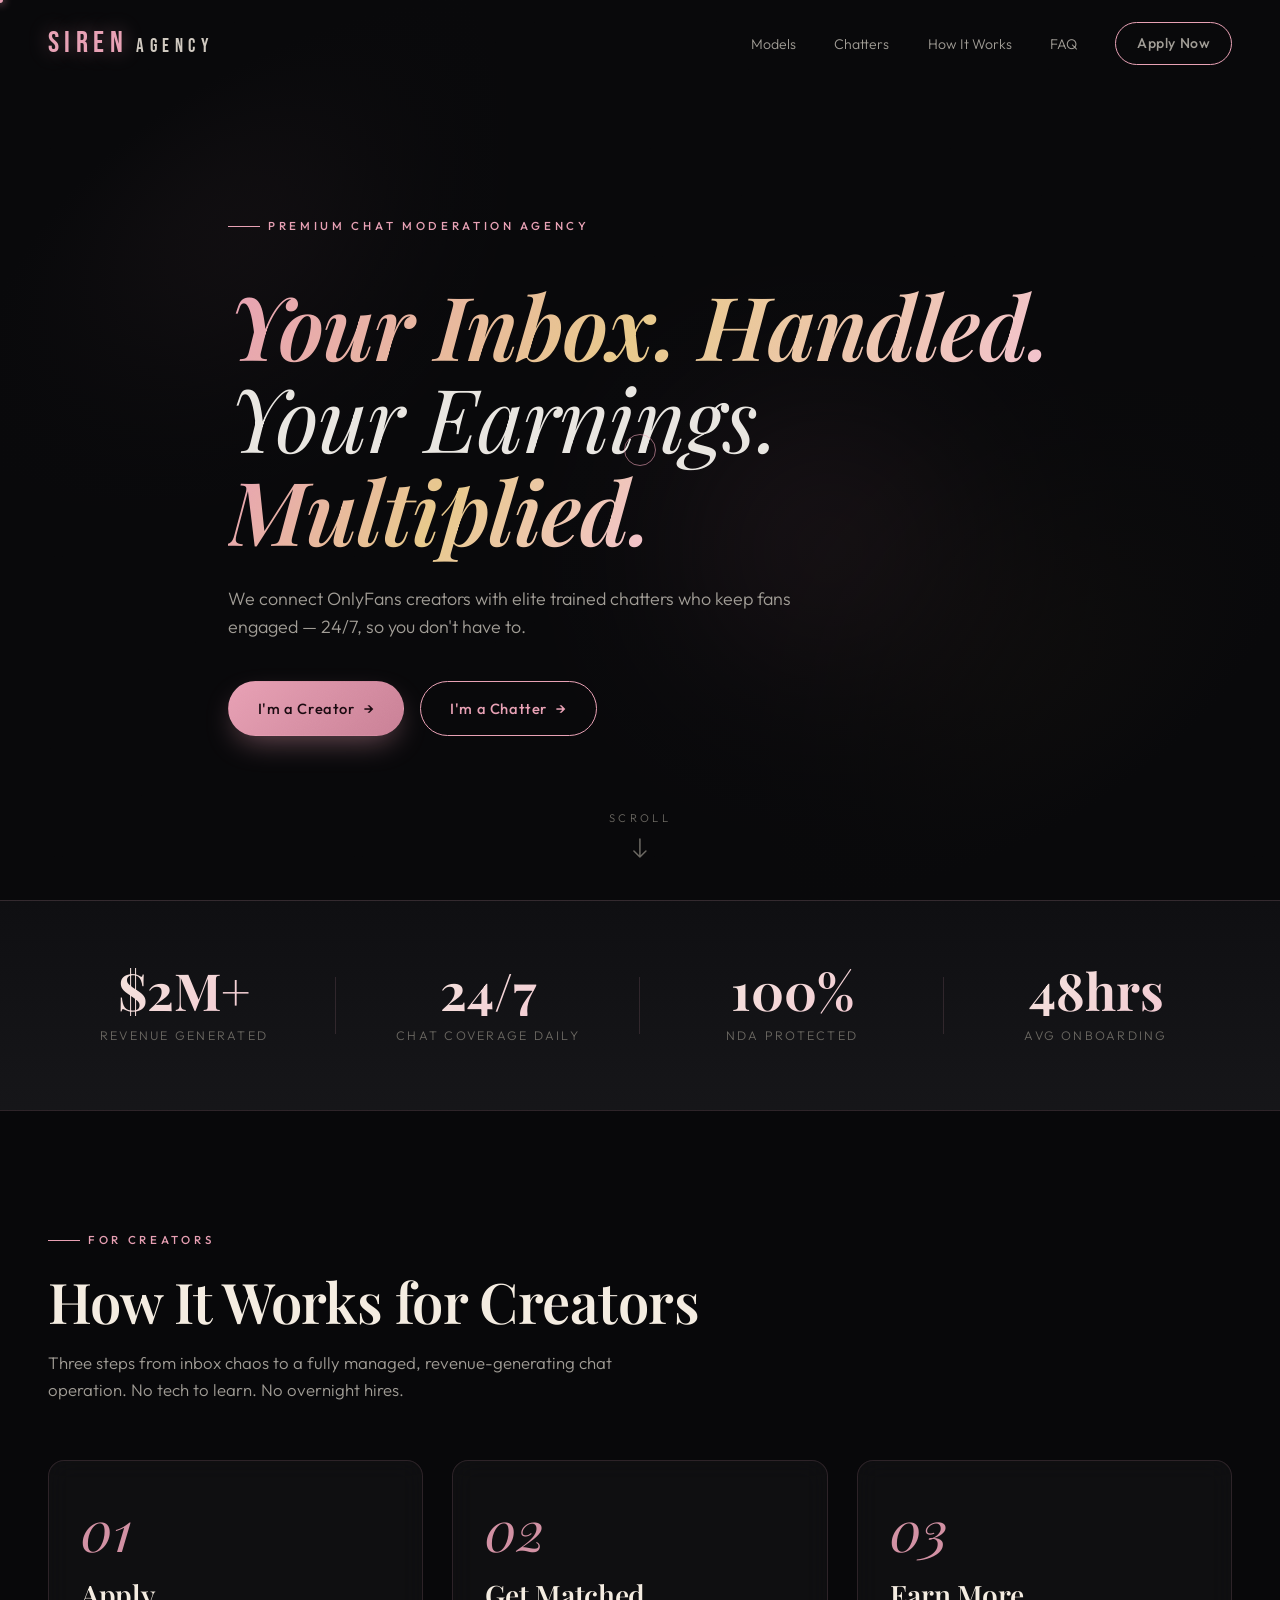
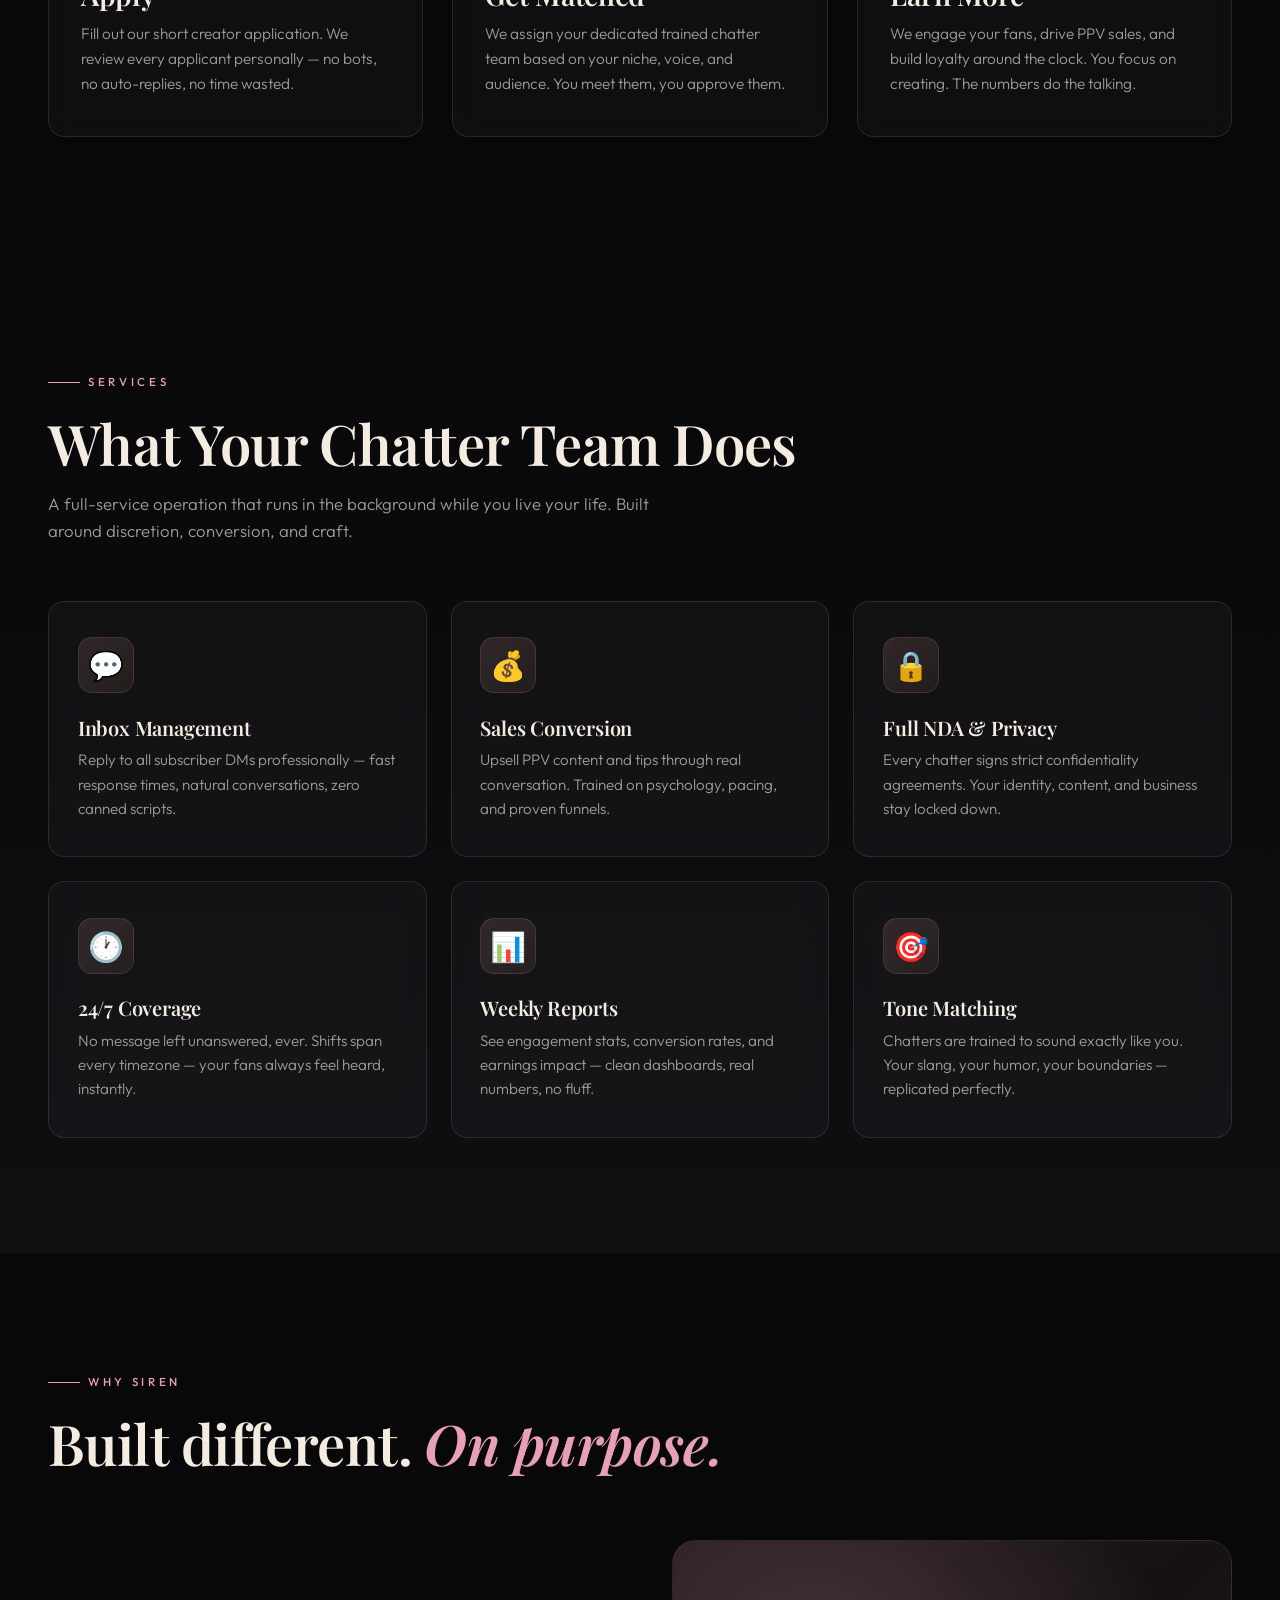
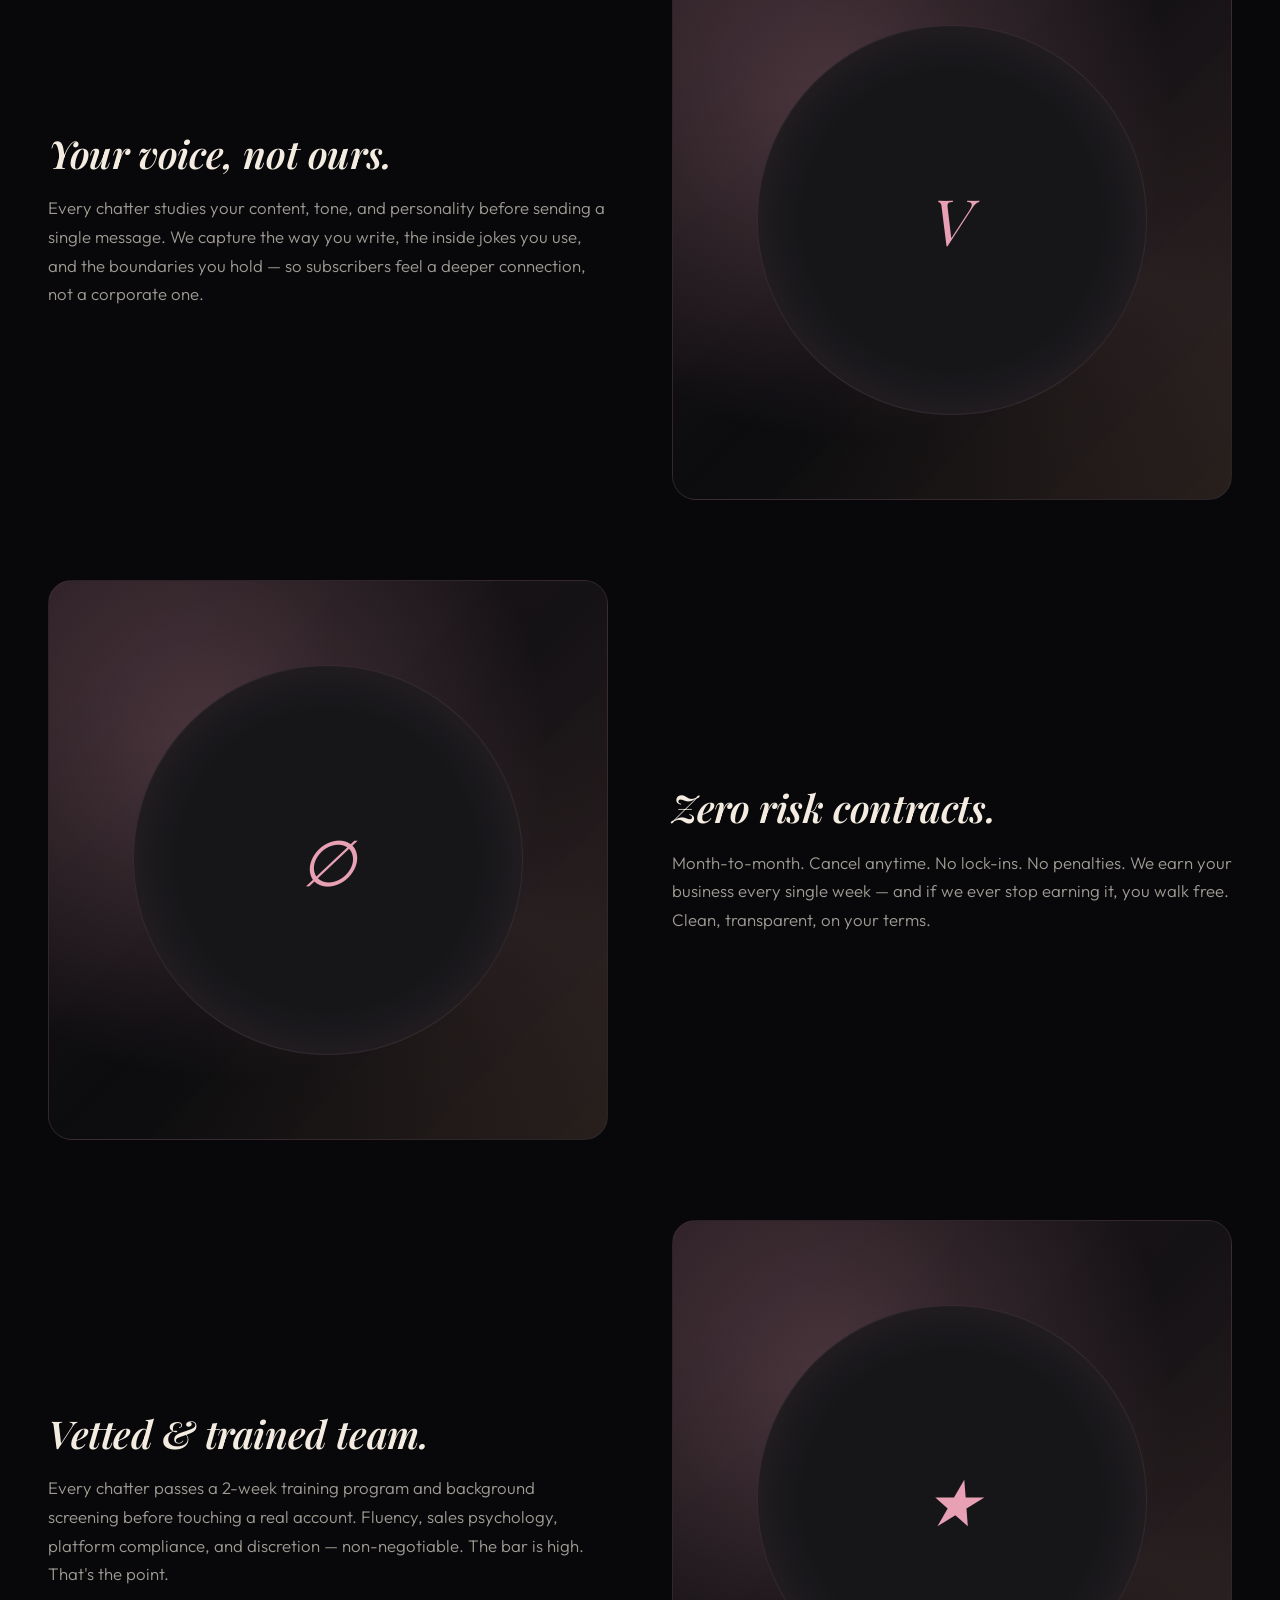
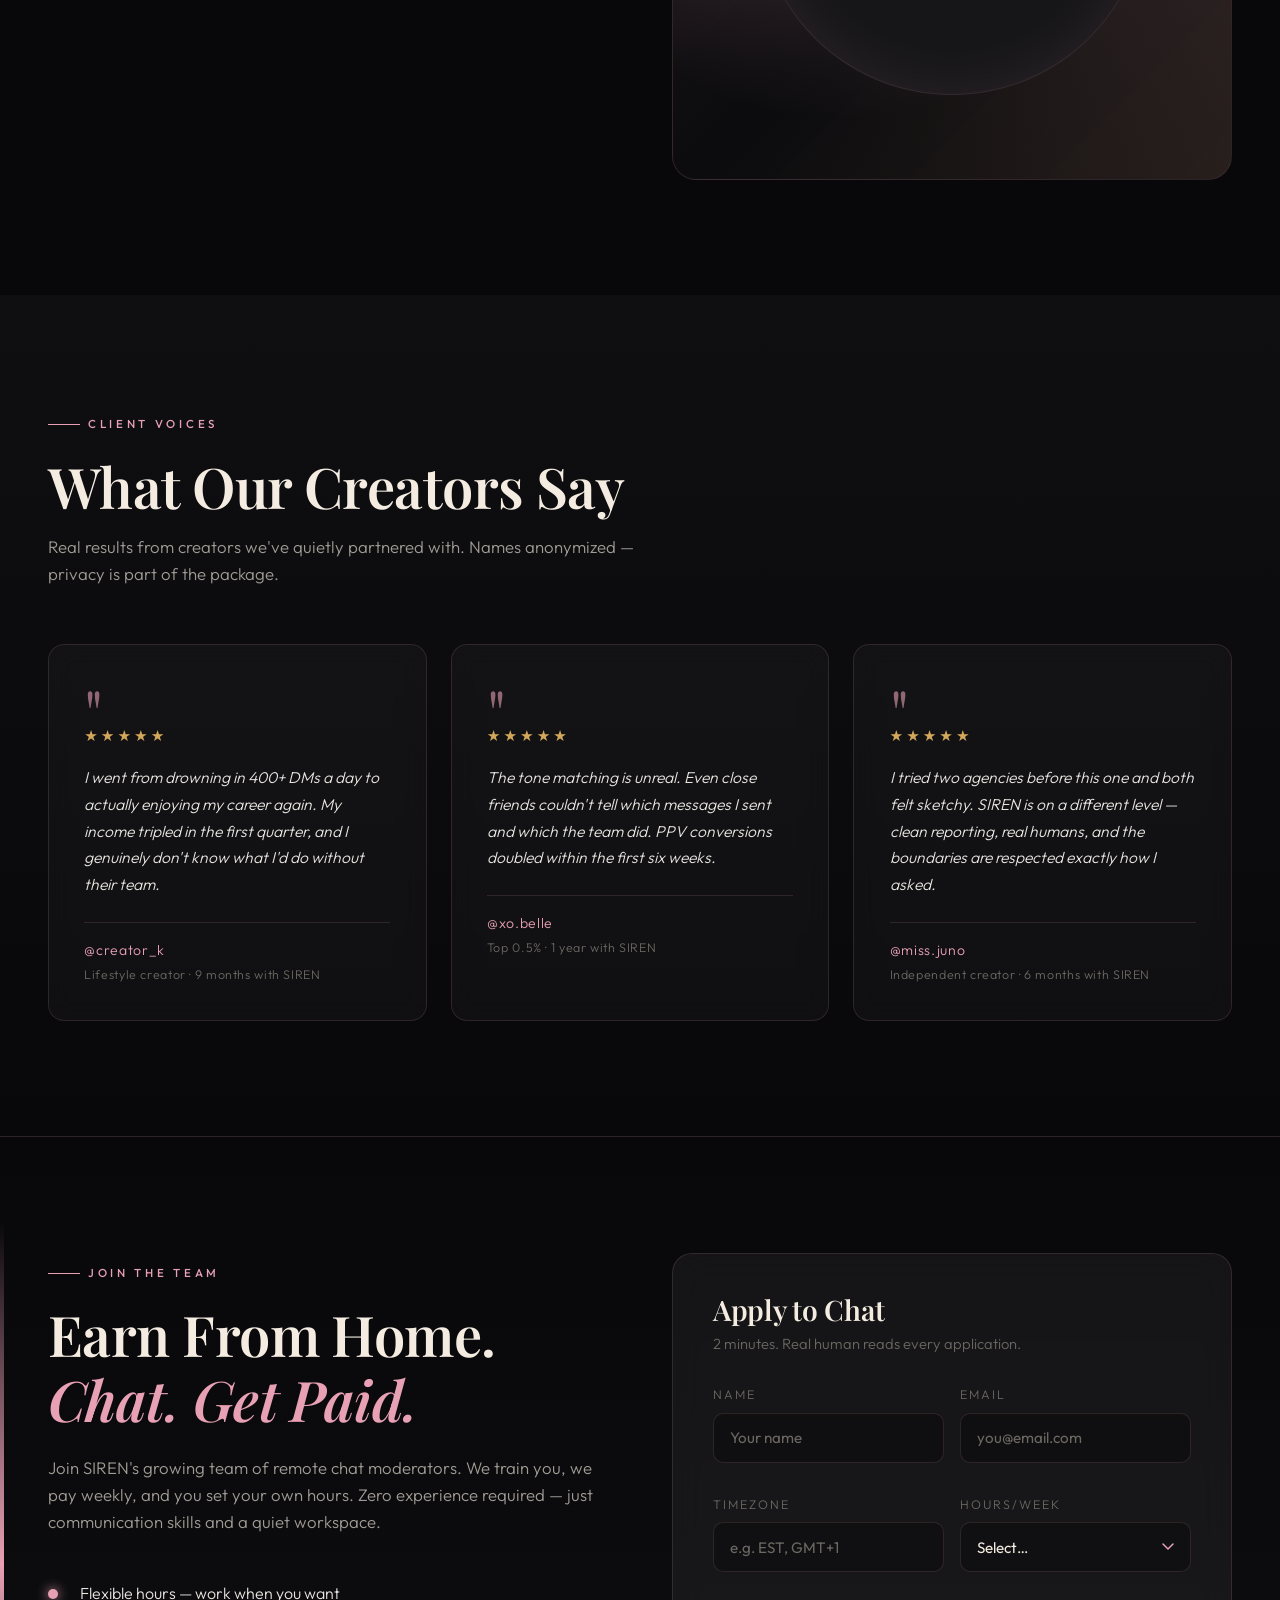
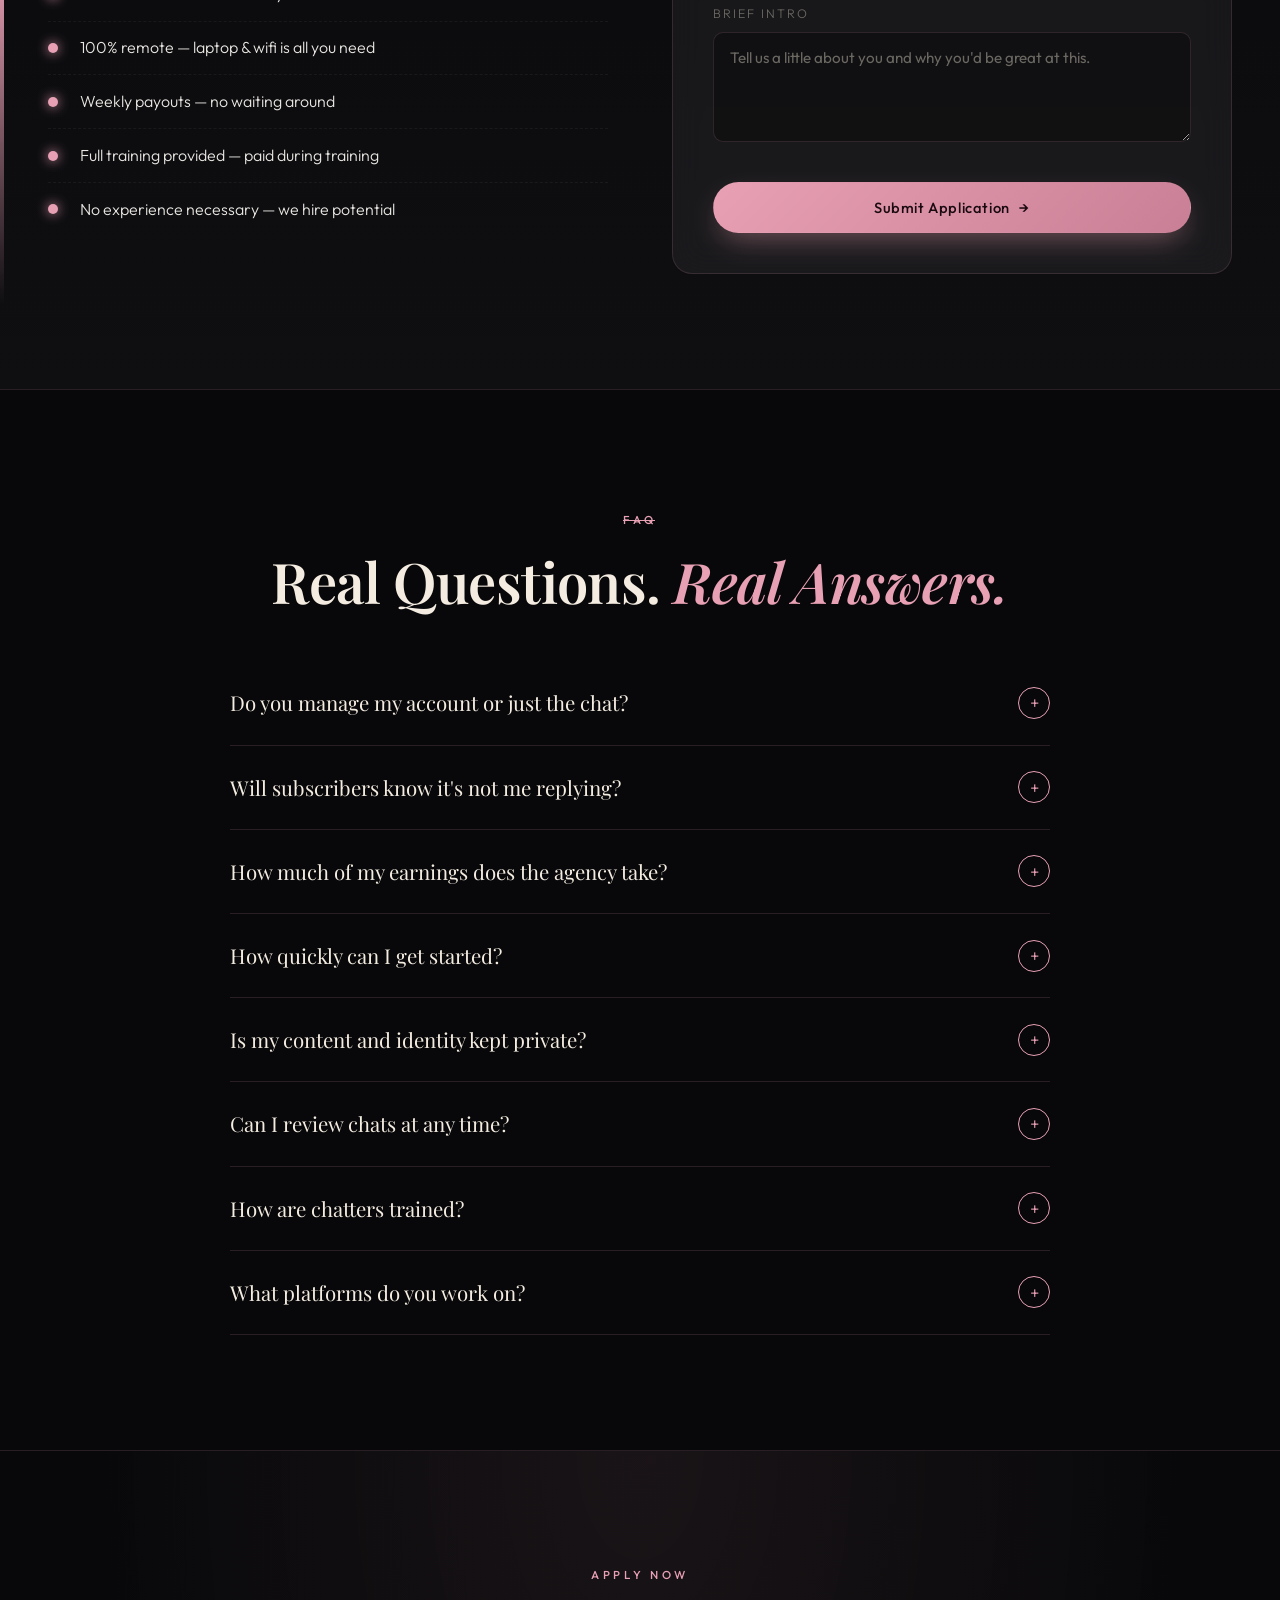
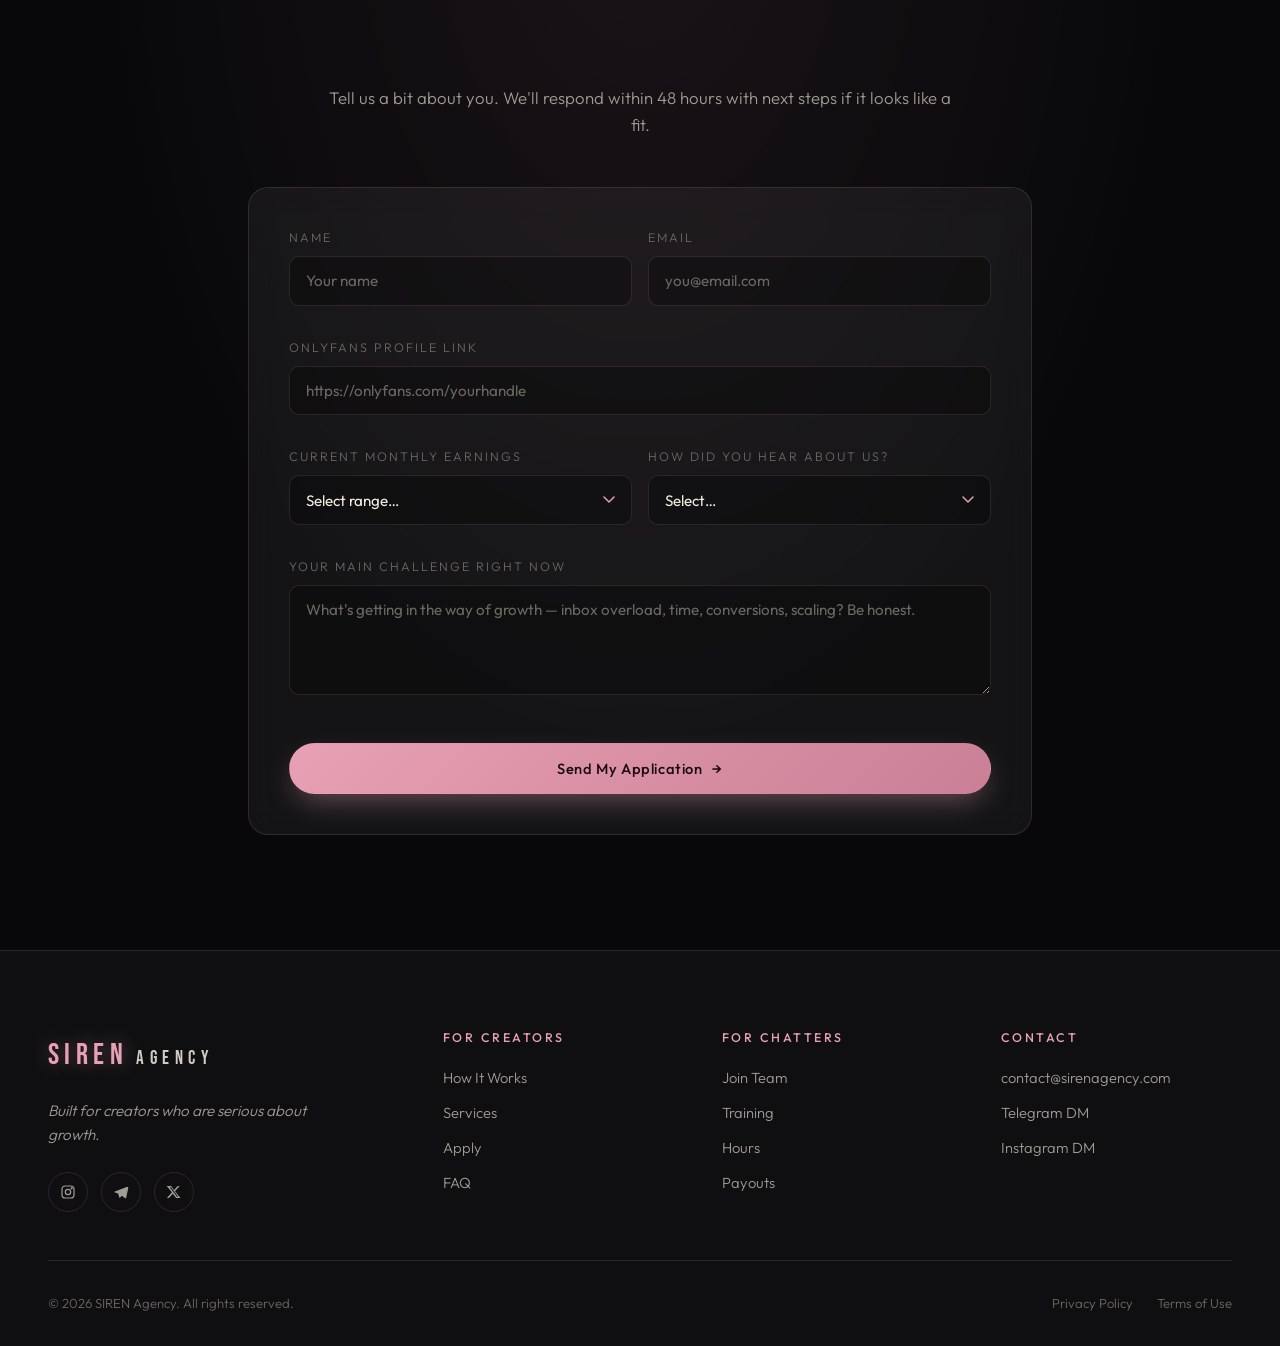
==== index.html @ 3ff0f558 "website structure" ====
<!DOCTYPE html>
<html lang="en">
<head>
<meta charset="UTF-8" />
<meta name="viewport" content="width=device-width, initial-scale=1.0" />
<meta name="description" content="SIREN Agency — Premium chat moderation for OnlyFans creators. We connect creators with elite trained chatters who keep fans engaged 24/7." />
<title>SIREN Agency — Your Inbox. Handled. Your Earnings. Multiplied.</title>

<link rel="preconnect" href="https://fonts.googleapis.com">
<link rel="preconnect" href="https://fonts.gstatic.com" crossorigin>
<link href="https://fonts.googleapis.com/css2?family=Bebas+Neue&family=Playfair+Display:ital,wght@0,400;0,600;0,700;1,400;1,600;1,700&family=Outfit:wght@300;400;500;600;700&display=swap" rel="stylesheet">

<style>
  :root {
    --bg-0: #08080a;
    --bg-1: #0f0f12;
    --bg-2: #161619;
    --bg-3: #1d1d22;
    --rose: #e8a0b4;
    --rose-soft: #f3c2cf;
    --rose-deep: #c97f95;
    --gold: #d4a85a;
    --gold-soft: #e8c98a;
    --cream: #f4ece1;
    --text: #e9e6e1;
    --text-dim: #a09c95;
    --text-mute: #6b6862;
    --line: rgba(232, 160, 180, 0.14);
    --glass: rgba(255, 255, 255, 0.03);
    --glass-strong: rgba(255, 255, 255, 0.05);
    --shadow-rose: 0 20px 60px -15px rgba(232, 160, 180, 0.25);
    --ease: cubic-bezier(0.22, 1, 0.36, 1);
  }

  * { box-sizing: border-box; margin: 0; padding: 0; }
  *:focus-visible { outline: 2px solid var(--rose); outline-offset: 3px; border-radius: 4px; }

  html { scroll-behavior: smooth; -webkit-font-smoothing: antialiased; }
  body {
    font-family: 'Outfit', system-ui, sans-serif;
    background: var(--bg-0);
    color: var(--text);
    font-weight: 300;
    line-height: 1.6;
    overflow-x: hidden;
    cursor: none;
    position: relative;
  }

  /* Grain overlay */
  body::before {
    content: '';
    position: fixed;
    inset: 0;
    pointer-events: none;
    z-index: 1000;
    opacity: 0.035;
    background-image: url("data:image/svg+xml;utf8,<svg xmlns='http://www.w3.org/2000/svg' width='300' height='300'><filter id='n'><feTurbulence type='fractalNoise' baseFrequency='0.85' numOctaves='2' stitchTiles='stitch'/><feColorMatrix values='0 0 0 0 1  0 0 0 0 1  0 0 0 0 1  0 0 0 1 0'/></filter><rect width='100%' height='100%' filter='url(%23n)'/></svg>");
    mix-blend-mode: overlay;
  }

  /* Scroll progress bar */
  .scroll-progress {
    position: fixed;
    top: 0; left: 0;
    height: 2px;
    width: 0%;
    background: linear-gradient(90deg, var(--rose), var(--gold));
    z-index: 1100;
    transition: width 0.05s linear;
    box-shadow: 0 0 10px var(--rose);
  }

  /* Custom cursor */
  .cursor-dot, .cursor-ring {
    position: fixed;
    top: 0; left: 0;
    pointer-events: none;
    z-index: 9999;
    border-radius: 50%;
    transition: transform 0.18s var(--ease), opacity 0.2s, width 0.2s, height 0.2s, border-color 0.2s;
    will-change: transform;
  }
  .cursor-dot {
    width: 6px; height: 6px;
    background: var(--rose);
    margin-left: -3px; margin-top: -3px;
    box-shadow: 0 0 10px var(--rose);
  }
  .cursor-ring {
    width: 32px; height: 32px;
    border: 1px solid var(--rose);
    margin-left: -16px; margin-top: -16px;
    opacity: 0.6;
  }
  .cursor-ring.hover {
    width: 56px; height: 56px;
    margin-left: -28px; margin-top: -28px;
    border-color: var(--gold);
    background: rgba(212, 168, 90, 0.05);
  }
  @media (hover: none), (max-width: 768px) {
    body { cursor: auto; }
    .cursor-dot, .cursor-ring { display: none; }
  }

  /* Typography */
  h1, h2, h3, h4 { font-family: 'Playfair Display', serif; font-weight: 600; line-height: 1.15; letter-spacing: -0.01em; color: var(--cream); }
  h1 { font-size: clamp(2.5rem, 7vw, 5.5rem); }
  h2 { font-size: clamp(2rem, 4.5vw, 3.5rem); }
  h3 { font-size: clamp(1.3rem, 2.2vw, 1.8rem); }
  p { color: var(--text-dim); font-size: clamp(0.95rem, 1.1vw, 1.05rem); }
  a { color: inherit; text-decoration: none; }

  .container {
    max-width: 1280px;
    margin: 0 auto;
    padding: 0 clamp(1.25rem, 4vw, 3rem);
  }

  .section {
    padding: clamp(4rem, 9vw, 8rem) 0;
    position: relative;
  }

  .eyebrow {
    display: inline-block;
    font-family: 'Outfit', sans-serif;
    text-transform: uppercase;
    letter-spacing: 0.32em;
    font-size: 0.72rem;
    font-weight: 500;
    color: var(--rose);
    margin-bottom: 1.25rem;
    padding-left: 2.5rem;
    position: relative;
  }
  .eyebrow::before {
    content: '';
    position: absolute;
    left: 0; top: 50%;
    width: 2rem; height: 1px;
    background: var(--rose);
  }

  .section-title { margin-bottom: 1rem; }
  .section-lead {
    max-width: 640px;
    color: var(--text-dim);
    font-size: 1.05rem;
    margin-bottom: 3.5rem;
  }

  /* Buttons */
  .btn {
    display: inline-flex;
    align-items: center;
    gap: 0.6rem;
    padding: 0.95rem 1.8rem;
    font-family: 'Outfit', sans-serif;
    font-size: 0.92rem;
    font-weight: 500;
    letter-spacing: 0.04em;
    border-radius: 999px;
    border: 1px solid transparent;
    cursor: none;
    transition: transform 0.3s var(--ease), background 0.3s, color 0.3s, border-color 0.3s, box-shadow 0.3s;
    position: relative;
    overflow: hidden;
    white-space: nowrap;
  }
  .btn:hover { transform: scale(1.03); }
  .btn-primary {
    background: linear-gradient(135deg, var(--rose) 0%, var(--rose-deep) 100%);
    color: #1a0a10;
    box-shadow: 0 12px 30px -8px rgba(232, 160, 180, 0.45);
  }
  .btn-primary:hover { box-shadow: 0 18px 40px -8px rgba(232, 160, 180, 0.65); }
  .btn-outline {
    background: transparent;
    color: var(--rose);
    border-color: var(--rose);
  }
  .btn-outline:hover { background: rgba(232, 160, 180, 0.08); border-color: var(--rose-soft); }
  .btn-ghost {
    background: transparent;
    color: var(--cream);
    border: 1px solid rgba(255,255,255,0.12);
  }
  .btn-ghost:hover { border-color: var(--rose); color: var(--rose); }
  .btn .arrow { transition: transform 0.3s var(--ease); }
  .btn:hover .arrow { transform: translateX(4px); }

  /* ===== NAV ===== */
  .nav {
    position: fixed;
    top: 0; left: 0; right: 0;
    z-index: 100;
    padding: 1.2rem 0;
    transition: background 0.4s, backdrop-filter 0.4s, padding 0.3s, border-color 0.4s;
    border-bottom: 1px solid transparent;
  }
  .nav.scrolled {
    background: rgba(8, 8, 10, 0.7);
    backdrop-filter: blur(16px);
    -webkit-backdrop-filter: blur(16px);
    padding: 0.8rem 0;
    border-bottom-color: var(--line);
  }
  .nav-inner {
    display: flex;
    align-items: center;
    justify-content: space-between;
    gap: 2rem;
  }
  .logo {
    font-family: 'Bebas Neue', sans-serif;
    font-size: 1.9rem;
    letter-spacing: 0.18em;
    display: flex;
    align-items: baseline;
    gap: 0.5rem;
  }
  .logo .siren { color: var(--rose); text-shadow: 0 0 20px rgba(232,160,180,0.4); }
  .logo .agency { color: var(--cream); font-size: 1.2rem; opacity: 0.85; }
  .nav-links {
    display: flex;
    align-items: center;
    gap: 2.4rem;
    list-style: none;
  }
  .nav-links a {
    font-size: 0.88rem;
    color: var(--text-dim);
    transition: color 0.3s;
    position: relative;
  }
  .nav-links a:not(.btn)::after {
    content: '';
    position: absolute;
    left: 0; bottom: -6px;
    width: 0; height: 1px;
    background: var(--rose);
    transition: width 0.3s var(--ease);
  }
  .nav-links a:not(.btn):hover { color: var(--cream); }
  .nav-links a:not(.btn):hover::after { width: 100%; }
  .nav-cta { padding: 0.6rem 1.3rem; font-size: 0.85rem; }

  .hamburger {
    display: none;
    background: transparent;
    border: 0;
    width: 40px; height: 40px;
    cursor: none;
    position: relative;
    z-index: 110;
  }
  .hamburger span {
    display: block;
    width: 24px; height: 1.5px;
    background: var(--cream);
    margin: 5px auto;
    transition: transform 0.4s var(--ease), opacity 0.3s;
  }
  .hamburger.open span:nth-child(1) { transform: translateY(6.5px) rotate(45deg); }
  .hamburger.open span:nth-child(2) { opacity: 0; }
  .hamburger.open span:nth-child(3) { transform: translateY(-6.5px) rotate(-45deg); }

  @media (max-width: 900px) {
    .hamburger { display: block; }
    .nav-links {
      position: fixed;
      top: 0; right: -100%;
      height: 100vh;
      width: min(80vw, 340px);
      background: var(--bg-1);
      border-left: 1px solid var(--line);
      flex-direction: column;
      justify-content: center;
      align-items: flex-start;
      padding: 4rem 2.5rem;
      gap: 1.8rem;
      transition: right 0.5s var(--ease);
      box-shadow: -30px 0 80px rgba(0,0,0,0.4);
    }
    .nav-links.open { right: 0; }
    .nav-links a { font-size: 1.1rem; color: var(--cream); }
    .nav-cta { padding: 0.85rem 1.6rem; }
  }

  /* ===== HERO ===== */
  .hero {
    min-height: 100vh;
    display: flex;
    align-items: center;
    position: relative;
    overflow: hidden;
    padding: 8rem 0 5rem;
  }
  .hero-bg {
    position: absolute;
    inset: 0;
    z-index: 0;
    overflow: hidden;
  }
  .blob {
    position: absolute;
    border-radius: 50%;
    filter: blur(100px);
    opacity: 0.55;
    animation: float 18s ease-in-out infinite;
  }
  .blob.b1 {
    width: 500px; height: 500px;
    background: radial-gradient(circle, rgba(232,160,180,0.7), transparent 65%);
    top: -100px; left: -100px;
  }
  .blob.b2 {
    width: 600px; height: 600px;
    background: radial-gradient(circle, rgba(212,168,90,0.35), transparent 65%);
    bottom: -150px; right: -150px;
    animation-delay: -6s;
    animation-duration: 22s;
  }
  .blob.b3 {
    width: 380px; height: 380px;
    background: radial-gradient(circle, rgba(201,127,149,0.45), transparent 65%);
    top: 40%; left: 50%;
    animation-delay: -12s;
    animation-duration: 26s;
  }
  @keyframes float {
    0%, 100% { transform: translate(0, 0) scale(1); }
    33% { transform: translate(60px, -40px) scale(1.08); }
    66% { transform: translate(-50px, 50px) scale(0.95); }
  }
  .hero-bg::after {
    content: '';
    position: absolute;
    inset: 0;
    background: radial-gradient(ellipse at center, transparent 0%, var(--bg-0) 75%);
  }

  .hero-content {
    position: relative;
    z-index: 2;
    max-width: 920px;
  }
  .hero h1 {
    font-style: italic;
    font-weight: 600;
    margin: 1.5rem 0 1.8rem;
    line-height: 1.05;
  }
  .hero h1 .grad {
    background: linear-gradient(120deg, var(--rose) 0%, var(--gold-soft) 50%, var(--rose-soft) 100%);
    -webkit-background-clip: text;
    background-clip: text;
    -webkit-text-fill-color: transparent;
  }
  .hero h1 .light { color: var(--text); font-weight: 400; }
  .hero-sub {
    font-size: clamp(1.05rem, 1.4vw, 1.25rem);
    max-width: 620px;
    color: var(--text-dim);
    margin-bottom: 2.5rem;
    line-height: 1.55;
  }
  .hero-ctas { display: flex; flex-wrap: wrap; gap: 1rem; }

  .scroll-indicator {
    position: absolute;
    bottom: 2.5rem;
    left: 50%;
    transform: translateX(-50%);
    z-index: 2;
    display: flex;
    flex-direction: column;
    align-items: center;
    gap: 0.6rem;
    color: var(--text-mute);
    font-size: 0.7rem;
    letter-spacing: 0.3em;
    text-transform: uppercase;
    animation: bounce 2.5s ease-in-out infinite;
  }
  .scroll-indicator svg { stroke: var(--rose); }
  @keyframes bounce {
    0%, 100% { transform: translate(-50%, 0); }
    50% { transform: translate(-50%, 10px); }
  }

  /* ===== STATS ===== */
  .stats {
    background: linear-gradient(180deg, var(--bg-1), var(--bg-2));
    border-top: 1px solid var(--line);
    border-bottom: 1px solid var(--line);
    padding: 4rem 0;
  }
  .stats-grid {
    display: grid;
    grid-template-columns: repeat(4, 1fr);
    gap: 2rem;
  }
  .stat { text-align: center; position: relative; }
  .stat:not(:last-child)::after {
    content: '';
    position: absolute;
    right: -1rem; top: 15%;
    height: 70%; width: 1px;
    background: var(--line);
  }
  .stat-num {
    font-family: 'Playfair Display', serif;
    font-size: clamp(2.2rem, 4vw, 3.4rem);
    font-weight: 700;
    color: var(--cream);
    background: linear-gradient(135deg, var(--cream), var(--rose-soft));
    -webkit-background-clip: text;
    background-clip: text;
    -webkit-text-fill-color: transparent;
    line-height: 1;
    margin-bottom: 0.6rem;
  }
  .stat-label {
    font-size: 0.78rem;
    text-transform: uppercase;
    letter-spacing: 0.18em;
    color: var(--text-mute);
  }
  @media (max-width: 720px) {
    .stats-grid { grid-template-columns: repeat(2, 1fr); gap: 2.5rem 1.5rem; }
    .stat:nth-child(2)::after, .stat:last-child::after { display: none; }
    .stat::after { display: none !important; }
  }

  /* ===== HOW IT WORKS ===== */
  .steps {
    display: grid;
    grid-template-columns: repeat(3, 1fr);
    gap: 1.8rem;
    position: relative;
  }
  .step-card {
    padding: 2.5rem 2rem;
    background: var(--glass);
    border: 1px solid var(--line);
    border-radius: 16px;
    backdrop-filter: blur(12px);
    -webkit-backdrop-filter: blur(12px);
    position: relative;
    transition: transform 0.4s var(--ease), border-color 0.4s, box-shadow 0.4s;
  }
  .step-card:hover {
    transform: translateY(-6px);
    border-color: var(--rose);
    box-shadow: var(--shadow-rose);
  }
  .step-num {
    font-family: 'Playfair Display', serif;
    font-style: italic;
    font-size: 3.5rem;
    color: var(--rose);
    line-height: 1;
    margin-bottom: 1.4rem;
    opacity: 0.9;
  }
  .step-card h3 { margin-bottom: 0.7rem; }
  .step-card p { font-size: 0.96rem; }
  @media (max-width: 860px) { .steps { grid-template-columns: 1fr; } }

  /* ===== SERVICES ===== */
  .services-grid {
    display: grid;
    grid-template-columns: repeat(3, 1fr);
    gap: 1.5rem;
  }
  .service {
    padding: 2.2rem 1.8rem;
    background: var(--glass);
    border: 1px solid var(--line);
    border-radius: 16px;
    backdrop-filter: blur(12px);
    -webkit-backdrop-filter: blur(12px);
    transition: transform 0.4s var(--ease), border-color 0.4s, box-shadow 0.4s, background 0.4s;
  }
  .service:hover {
    transform: translateY(-6px);
    border-color: var(--rose);
    background: var(--glass-strong);
    box-shadow: var(--shadow-rose);
  }
  .service-icon {
    font-size: 1.8rem;
    width: 56px; height: 56px;
    display: flex;
    align-items: center;
    justify-content: center;
    background: linear-gradient(135deg, rgba(232,160,180,0.15), rgba(212,168,90,0.08));
    border-radius: 14px;
    border: 1px solid var(--line);
    margin-bottom: 1.4rem;
  }
  .service h3 { font-size: 1.25rem; margin-bottom: 0.6rem; }
  .service p { font-size: 0.95rem; }
  @media (max-width: 980px) { .services-grid { grid-template-columns: repeat(2, 1fr); } }
  @media (max-width: 600px) { .services-grid { grid-template-columns: 1fr; } }

  /* ===== TRUST ===== */
  .trust-row {
    display: grid;
    grid-template-columns: 1fr 1fr;
    gap: 4rem;
    align-items: center;
    margin-bottom: 5rem;
  }
  .trust-row:last-child { margin-bottom: 0; }
  .trust-row.flip .trust-text { order: 2; }
  .trust-row.flip .trust-visual { order: 1; }
  .trust-text h3 {
    font-family: 'Playfair Display', serif;
    font-style: italic;
    font-size: clamp(1.7rem, 3vw, 2.5rem);
    margin-bottom: 1.2rem;
    color: var(--cream);
  }
  .trust-text p { font-size: 1.05rem; line-height: 1.7; }
  .trust-visual {
    aspect-ratio: 1;
    border-radius: 24px;
    background: linear-gradient(135deg, rgba(232,160,180,0.12), rgba(15,15,18,0.6) 50%, rgba(212,168,90,0.08));
    border: 1px solid var(--line);
    position: relative;
    overflow: hidden;
    display: flex;
    align-items: center;
    justify-content: center;
  }
  .trust-visual::before {
    content: '';
    position: absolute;
    inset: 0;
    background: radial-gradient(circle at 30% 30%, rgba(232,160,180,0.25), transparent 60%);
  }
  .trust-visual::after {
    content: '';
    position: absolute;
    inset: -50%;
    background: conic-gradient(from 0deg, transparent, rgba(232,160,180,0.1), transparent 60%);
    animation: rotate 20s linear infinite;
  }
  @keyframes rotate { to { transform: rotate(360deg); } }
  .trust-visual-inner {
    position: relative;
    z-index: 2;
    width: 70%;
    aspect-ratio: 1;
    border-radius: 50%;
    background: var(--bg-2);
    border: 1px solid var(--line);
    display: flex;
    align-items: center;
    justify-content: center;
    font-family: 'Playfair Display', serif;
    font-style: italic;
    font-size: clamp(2.5rem, 5vw, 4rem);
    color: var(--rose);
    box-shadow: inset 0 0 60px rgba(232,160,180,0.1);
  }
  @media (max-width: 860px) {
    .trust-row, .trust-row.flip { grid-template-columns: 1fr; gap: 2.5rem; }
    .trust-row.flip .trust-text, .trust-row.flip .trust-visual { order: initial; }
    .trust-visual { max-width: 320px; margin: 0 auto; }
  }

  /* ===== TESTIMONIALS ===== */
  .testimonials-grid {
    display: grid;
    grid-template-columns: repeat(3, 1fr);
    gap: 1.5rem;
  }
  .testimonial {
    padding: 2.2rem;
    background: var(--glass);
    border: 1px solid var(--line);
    border-radius: 16px;
    backdrop-filter: blur(12px);
    -webkit-backdrop-filter: blur(12px);
    position: relative;
    transition: transform 0.4s var(--ease), border-color 0.4s;
  }
  .testimonial:hover { transform: translateY(-4px); border-color: var(--rose); }
  .quote-mark {
    font-family: 'Playfair Display', serif;
    font-size: 4rem;
    color: var(--rose);
    line-height: 1;
    height: 28px;
    opacity: 0.6;
    margin-bottom: 1rem;
  }
  .stars {
    display: flex;
    gap: 3px;
    margin-bottom: 1rem;
    color: var(--gold);
    font-size: 0.95rem;
  }
  .testimonial-text {
    font-size: 0.98rem;
    line-height: 1.7;
    color: var(--text);
    font-style: italic;
    margin-bottom: 1.5rem;
  }
  .testimonial-author {
    font-family: 'Outfit', sans-serif;
    color: var(--rose);
    font-size: 0.88rem;
    letter-spacing: 0.05em;
    border-top: 1px solid var(--line);
    padding-top: 1rem;
  }
  .testimonial-meta {
    display: block;
    color: var(--text-mute);
    font-size: 0.78rem;
    margin-top: 0.25rem;
    letter-spacing: 0.05em;
  }
  @media (max-width: 900px) {
    .testimonials-grid {
      display: flex;
      overflow-x: auto;
      scroll-snap-type: x mandatory;
      gap: 1rem;
      padding-bottom: 1rem;
      margin: 0 -1.25rem;
      padding-left: 1.25rem; padding-right: 1.25rem;
    }
    .testimonial {
      flex: 0 0 85%;
      scroll-snap-align: center;
    }
  }

  /* ===== CHATTERS SECTION ===== */
  .chatters-section {
    background: linear-gradient(180deg, var(--bg-0), var(--bg-1));
    border-top: 1px solid var(--line);
    border-bottom: 1px solid var(--line);
    position: relative;
  }
  .chatters-section::before {
    content: '';
    position: absolute;
    left: 0; top: 10%;
    width: 4px; height: 80%;
    background: linear-gradient(180deg, transparent, var(--rose), transparent);
  }
  .chatters-grid {
    display: grid;
    grid-template-columns: 1fr 1fr;
    gap: 4rem;
    align-items: center;
  }
  .chatters-text h2 { margin-bottom: 1.5rem; }
  .chatters-list {
    list-style: none;
    margin: 2rem 0;
  }
  .chatters-list li {
    padding: 0.85rem 0;
    padding-left: 2rem;
    position: relative;
    color: var(--text);
    font-size: 1rem;
    border-bottom: 1px dashed rgba(255,255,255,0.05);
  }
  .chatters-list li:last-child { border-bottom: 0; }
  .chatters-list li::before {
    content: '';
    position: absolute;
    left: 0; top: 50%;
    width: 10px; height: 10px;
    background: var(--rose);
    border-radius: 50%;
    transform: translateY(-50%);
    box-shadow: 0 0 12px var(--rose);
  }

  /* Forms */
  .form-card {
    padding: 2.5rem;
    background: var(--glass-strong);
    border: 1px solid var(--line);
    border-radius: 20px;
    backdrop-filter: blur(16px);
    -webkit-backdrop-filter: blur(16px);
  }
  .form-card h3 { margin-bottom: 0.4rem; }
  .form-card .form-sub { font-size: 0.92rem; margin-bottom: 1.8rem; color: var(--text-mute); }
  .form-grid {
    display: grid;
    grid-template-columns: 1fr 1fr;
    gap: 1rem;
    margin-bottom: 1rem;
  }
  .field { margin-bottom: 1rem; }
  .field.full { grid-column: 1 / -1; }
  .field label {
    display: block;
    font-size: 0.78rem;
    text-transform: uppercase;
    letter-spacing: 0.16em;
    color: var(--text-mute);
    margin-bottom: 0.5rem;
  }
  .field input, .field select, .field textarea {
    width: 100%;
    padding: 0.9rem 1rem;
    background: rgba(0,0,0,0.3);
    border: 1px solid var(--line);
    border-radius: 10px;
    color: var(--cream);
    font-family: 'Outfit', sans-serif;
    font-size: 0.95rem;
    transition: border-color 0.3s, background 0.3s, box-shadow 0.3s;
    cursor: none;
  }
  .field textarea { resize: vertical; min-height: 110px; font-family: 'Outfit', sans-serif; }
  .field select { appearance: none; background-image: url("data:image/svg+xml;utf8,<svg xmlns='http://www.w3.org/2000/svg' width='12' height='8' viewBox='0 0 12 8'><path d='M1 1l5 5 5-5' stroke='%23e8a0b4' stroke-width='1.5' fill='none' stroke-linecap='round'/></svg>"); background-repeat: no-repeat; background-position: right 1rem center; padding-right: 2.5rem; }
  .field option { background: var(--bg-2); color: var(--cream); }
  .field input:focus, .field select:focus, .field textarea:focus {
    outline: none;
    border-color: var(--rose);
    background: rgba(0,0,0,0.45);
    box-shadow: 0 0 0 3px rgba(232,160,180,0.12);
  }
  .field input::placeholder, .field textarea::placeholder { color: var(--text-mute); }

  @media (max-width: 860px) {
    .chatters-grid { grid-template-columns: 1fr; gap: 2.5rem; }
    .form-grid { grid-template-columns: 1fr; }
  }

  /* ===== FAQ ===== */
  .faq-list { max-width: 820px; margin: 0 auto; }
  .faq-item {
    border-bottom: 1px solid var(--line);
  }
  .faq-q {
    width: 100%;
    background: transparent;
    border: 0;
    padding: 1.6rem 0;
    color: var(--cream);
    font-family: 'Playfair Display', serif;
    font-size: clamp(1.05rem, 1.6vw, 1.3rem);
    text-align: left;
    cursor: none;
    display: flex;
    justify-content: space-between;
    align-items: center;
    gap: 1rem;
    transition: color 0.3s;
  }
  .faq-q:hover { color: var(--rose); }
  .faq-q .toggle {
    flex-shrink: 0;
    width: 32px; height: 32px;
    border-radius: 50%;
    border: 1px solid var(--rose);
    color: var(--rose);
    display: flex;
    align-items: center;
    justify-content: center;
    font-size: 1.1rem;
    transition: transform 0.4s var(--ease), background 0.3s;
    font-family: 'Outfit', sans-serif;
    font-weight: 300;
  }
  .faq-item.open .faq-q { color: var(--rose); }
  .faq-item.open .toggle { transform: rotate(135deg); background: rgba(232,160,180,0.1); }
  .faq-a {
    max-height: 0;
    overflow: hidden;
    transition: max-height 0.5s var(--ease), padding 0.5s var(--ease);
  }
  .faq-a-inner {
    padding: 0 0 1.6rem;
    color: var(--text-dim);
    line-height: 1.7;
    max-width: 90%;
  }

  /* ===== CREATOR APPLY ===== */
  .apply-section {
    background: radial-gradient(ellipse at top, rgba(232,160,180,0.08), var(--bg-0) 60%);
    border-top: 1px solid var(--line);
  }
  .apply-section .container { max-width: 880px; }
  .apply-section .section-title { text-align: center; }
  .apply-section .section-lead { margin: 0 auto 3rem; text-align: center; }
  .apply-section .eyebrow { display: block; text-align: center; padding-left: 0; }
  .apply-section .eyebrow::before { display: none; }

  /* ===== FOOTER ===== */
  .footer {
    background: var(--bg-1);
    border-top: 1px solid var(--line);
    padding: 5rem 0 2rem;
  }
  .footer-top {
    display: grid;
    grid-template-columns: 1.5fr 1fr 1fr 1fr;
    gap: 3rem;
    padding-bottom: 3rem;
    border-bottom: 1px solid var(--line);
  }
  .footer-brand .logo { margin-bottom: 1.2rem; }
  .footer-brand p { font-size: 0.95rem; max-width: 280px; margin-bottom: 1.5rem; font-style: italic; }
  .socials { display: flex; gap: 0.8rem; }
  .social {
    width: 40px; height: 40px;
    border-radius: 50%;
    border: 1px solid var(--line);
    display: flex;
    align-items: center;
    justify-content: center;
    color: var(--text-dim);
    transition: border-color 0.3s, color 0.3s, transform 0.3s;
  }
  .social:hover { border-color: var(--rose); color: var(--rose); transform: translateY(-3px); }
  .social svg { width: 16px; height: 16px; }

  .footer-col h4 {
    font-family: 'Outfit', sans-serif;
    font-size: 0.78rem;
    text-transform: uppercase;
    letter-spacing: 0.2em;
    color: var(--rose);
    margin-bottom: 1.2rem;
    font-weight: 500;
  }
  .footer-col ul { list-style: none; }
  .footer-col li { margin-bottom: 0.6rem; }
  .footer-col a { color: var(--text-dim); font-size: 0.92rem; transition: color 0.3s; }
  .footer-col a:hover { color: var(--cream); }

  .footer-bot {
    display: flex;
    justify-content: space-between;
    align-items: center;
    padding-top: 2rem;
    flex-wrap: wrap;
    gap: 1rem;
  }
  .footer-bot p, .footer-bot a {
    font-size: 0.82rem;
    color: var(--text-mute);
  }
  .footer-bot a:hover { color: var(--rose); }
  .footer-legal { display: flex; gap: 1.5rem; }

  @media (max-width: 860px) {
    .footer-top { grid-template-columns: 1fr 1fr; gap: 2.5rem; }
    .footer-brand { grid-column: 1 / -1; }
  }
  @media (max-width: 520px) {
    .footer-top { grid-template-columns: 1fr; }
    .footer-bot { flex-direction: column; align-items: flex-start; }
  }

  /* ===== Reveal animation ===== */
  .reveal {
    opacity: 0;
    transform: translateY(30px);
    transition: opacity 0.8s var(--ease), transform 0.8s var(--ease);
  }
  .reveal.in {
    opacity: 1;
    transform: translateY(0);
  }
  .reveal.delay-1 { transition-delay: 0.1s; }
  .reveal.delay-2 { transition-delay: 0.2s; }
  .reveal.delay-3 { transition-delay: 0.3s; }
  .reveal.delay-4 { transition-delay: 0.4s; }
  .reveal.delay-5 { transition-delay: 0.5s; }

  @media (prefers-reduced-motion: reduce) {
    *, *::before, *::after {
      animation-duration: 0.01ms !important;
      transition-duration: 0.01ms !important;
    }
    .reveal { opacity: 1; transform: none; }
  }
</style>
</head>
<body>

<div class="scroll-progress" id="scrollProgress"></div>
<div class="cursor-dot" id="cursorDot"></div>
<div class="cursor-ring" id="cursorRing"></div>

<!-- ===== NAV ===== -->
<nav class="nav" id="nav">
  <div class="container nav-inner">
    <a href="#top" class="logo" aria-label="SIREN Agency home">
      <span class="siren">SIREN</span><span class="agency">AGENCY</span>
    </a>
    <ul class="nav-links" id="navLinks">
      <li><a href="#models">Models</a></li>
      <li><a href="#chatters">Chatters</a></li>
      <li><a href="#how">How It Works</a></li>
      <li><a href="#faq">FAQ</a></li>
      <li><a href="#apply" class="btn btn-outline nav-cta">Apply Now</a></li>
    </ul>
    <button class="hamburger" id="hamburger" aria-label="Toggle menu" aria-expanded="false">
      <span></span><span></span><span></span>
    </button>
  </div>
</nav>

<!-- ===== HERO ===== -->
<header class="hero" id="top">
  <div class="hero-bg" aria-hidden="true">
    <div class="blob b1"></div>
    <div class="blob b2"></div>
    <div class="blob b3"></div>
  </div>
  <div class="container hero-content">
    <span class="eyebrow reveal">Premium chat moderation agency</span>
    <h1 class="reveal delay-1">
      <span class="grad">Your Inbox. Handled.</span><br/>
      <span class="light">Your Earnings.</span> <span class="grad">Multiplied.</span>
    </h1>
    <p class="hero-sub reveal delay-2">
      We connect OnlyFans creators with elite trained chatters who keep fans engaged — 24/7, so you don't have to.
    </p>
    <div class="hero-ctas reveal delay-3">
      <a href="#apply" class="btn btn-primary">I'm a Creator <span class="arrow">→</span></a>
      <a href="#chatters" class="btn btn-outline">I'm a Chatter <span class="arrow">→</span></a>
    </div>
  </div>
  <a href="#stats" class="scroll-indicator" aria-label="Scroll down">
    <span>Scroll</span>
    <svg width="14" height="22" viewBox="0 0 14 22" fill="none">
      <path d="M7 1v18M1 13l6 6 6-6" stroke="currentColor" stroke-width="1.5" stroke-linecap="round" stroke-linejoin="round"/>
    </svg>
  </a>
</header>

<!-- ===== STATS ===== -->
<section class="stats" id="stats">
  <div class="container">
    <div class="stats-grid">
      <div class="stat reveal">
        <div class="stat-num"><span data-count="2" data-prefix="$" data-suffix="M+">$0</span></div>
        <div class="stat-label">Revenue Generated</div>
      </div>
      <div class="stat reveal delay-1">
        <div class="stat-num"><span data-count="24" data-suffix="/7">0</span></div>
        <div class="stat-label">Chat Coverage Daily</div>
      </div>
      <div class="stat reveal delay-2">
        <div class="stat-num"><span data-count="100" data-suffix="%">0</span></div>
        <div class="stat-label">NDA Protected</div>
      </div>
      <div class="stat reveal delay-3">
        <div class="stat-num"><span data-count="48" data-suffix="hrs">0</span></div>
        <div class="stat-label">Avg Onboarding</div>
      </div>
    </div>
  </div>
</section>

<!-- ===== HOW IT WORKS ===== -->
<section class="section" id="how">
  <div class="container">
    <span class="eyebrow reveal">For Creators</span>
    <h2 class="section-title reveal">How It Works for Creators</h2>
    <p class="section-lead reveal delay-1">Three steps from inbox chaos to a fully managed, revenue-generating chat operation. No tech to learn. No overnight hires.</p>
    <div class="steps">
      <article class="step-card reveal" id="models">
        <div class="step-num">01</div>
        <h3>Apply</h3>
        <p>Fill out our short creator application. We review every applicant personally — no bots, no auto-replies, no time wasted.</p>
      </article>
      <article class="step-card reveal delay-1">
        <div class="step-num">02</div>
        <h3>Get Matched</h3>
        <p>We assign your dedicated trained chatter team based on your niche, voice, and audience. You meet them, you approve them.</p>
      </article>
      <article class="step-card reveal delay-2">
        <div class="step-num">03</div>
        <h3>Earn More</h3>
        <p>We engage your fans, drive PPV sales, and build loyalty around the clock. You focus on creating. The numbers do the talking.</p>
      </article>
    </div>
  </div>
</section>

<!-- ===== SERVICES ===== -->
<section class="section" style="background: linear-gradient(180deg, var(--bg-0), var(--bg-1));">
  <div class="container">
    <span class="eyebrow reveal">Services</span>
    <h2 class="section-title reveal">What Your Chatter Team Does</h2>
    <p class="section-lead reveal delay-1">A full-service operation that runs in the background while you live your life. Built around discretion, conversion, and craft.</p>
    <div class="services-grid">
      <div class="service reveal">
        <div class="service-icon">💬</div>
        <h3>Inbox Management</h3>
        <p>Reply to all subscriber DMs professionally — fast response times, natural conversations, zero canned scripts.</p>
      </div>
      <div class="service reveal delay-1">
        <div class="service-icon">💰</div>
        <h3>Sales Conversion</h3>
        <p>Upsell PPV content and tips through real conversation. Trained on psychology, pacing, and proven funnels.</p>
      </div>
      <div class="service reveal delay-2">
        <div class="service-icon">🔒</div>
        <h3>Full NDA & Privacy</h3>
        <p>Every chatter signs strict confidentiality agreements. Your identity, content, and business stay locked down.</p>
      </div>
      <div class="service reveal delay-3">
        <div class="service-icon">🕐</div>
        <h3>24/7 Coverage</h3>
        <p>No message left unanswered, ever. Shifts span every timezone — your fans always feel heard, instantly.</p>
      </div>
      <div class="service reveal delay-4">
        <div class="service-icon">📊</div>
        <h3>Weekly Reports</h3>
        <p>See engagement stats, conversion rates, and earnings impact — clean dashboards, real numbers, no fluff.</p>
      </div>
      <div class="service reveal delay-5">
        <div class="service-icon">🎯</div>
        <h3>Tone Matching</h3>
        <p>Chatters are trained to sound exactly like you. Your slang, your humor, your boundaries — replicated perfectly.</p>
      </div>
    </div>
  </div>
</section>

<!-- ===== TRUST ===== -->
<section class="section">
  <div class="container">
    <span class="eyebrow reveal">Why SIREN</span>
    <h2 class="section-title reveal" style="margin-bottom:4rem;">Built different. <em style="color:var(--rose); font-style:italic;">On purpose.</em></h2>

    <div class="trust-row">
      <div class="trust-text reveal">
        <h3>Your voice, not ours.</h3>
        <p>Every chatter studies your content, tone, and personality before sending a single message. We capture the way you write, the inside jokes you use, and the boundaries you hold — so subscribers feel a deeper connection, not a corporate one.</p>
      </div>
      <div class="trust-visual reveal delay-1"><div class="trust-visual-inner">V</div></div>
    </div>

    <div class="trust-row flip">
      <div class="trust-text reveal">
        <h3>Zero risk contracts.</h3>
        <p>Month-to-month. Cancel anytime. No lock-ins. No penalties. We earn your business every single week — and if we ever stop earning it, you walk free. Clean, transparent, on your terms.</p>
      </div>
      <div class="trust-visual reveal delay-1"><div class="trust-visual-inner">∅</div></div>
    </div>

    <div class="trust-row">
      <div class="trust-text reveal">
        <h3>Vetted & trained team.</h3>
        <p>Every chatter passes a 2-week training program and background screening before touching a real account. Fluency, sales psychology, platform compliance, and discretion — non-negotiable. The bar is high. That's the point.</p>
      </div>
      <div class="trust-visual reveal delay-1"><div class="trust-visual-inner">★</div></div>
    </div>
  </div>
</section>

<!-- ===== TESTIMONIALS ===== -->
<section class="section" style="background: linear-gradient(180deg, var(--bg-1), var(--bg-0));">
  <div class="container">
    <span class="eyebrow reveal">Client voices</span>
    <h2 class="section-title reveal">What Our Creators Say</h2>
    <p class="section-lead reveal delay-1">Real results from creators we've quietly partnered with. Names anonymized — privacy is part of the package.</p>
    <div class="testimonials-grid">
      <article class="testimonial reveal">
        <div class="quote-mark">"</div>
        <div class="stars">★ ★ ★ ★ ★</div>
        <p class="testimonial-text">I went from drowning in 400+ DMs a day to actually enjoying my career again. My income tripled in the first quarter, and I genuinely don't know what I'd do without their team.</p>
        <div class="testimonial-author">@creator_k <span class="testimonial-meta">Lifestyle creator · 9 months with SIREN</span></div>
      </article>
      <article class="testimonial reveal delay-1">
        <div class="quote-mark">"</div>
        <div class="stars">★ ★ ★ ★ ★</div>
        <p class="testimonial-text">The tone matching is unreal. Even close friends couldn't tell which messages I sent and which the team did. PPV conversions doubled within the first six weeks.</p>
        <div class="testimonial-author">@xo.belle <span class="testimonial-meta">Top 0.5% · 1 year with SIREN</span></div>
      </article>
      <article class="testimonial reveal delay-2">
        <div class="quote-mark">"</div>
        <div class="stars">★ ★ ★ ★ ★</div>
        <p class="testimonial-text">I tried two agencies before this one and both felt sketchy. SIREN is on a different level — clean reporting, real humans, and the boundaries are respected exactly how I asked.</p>
        <div class="testimonial-author">@miss.juno <span class="testimonial-meta">Independent creator · 6 months with SIREN</span></div>
      </article>
    </div>
  </div>
</section>

<!-- ===== CHATTERS ===== -->
<section class="section chatters-section" id="chatters">
  <div class="container">
    <div class="chatters-grid">
      <div class="chatters-text">
        <span class="eyebrow reveal">Join the team</span>
        <h2 class="reveal">Earn From Home. <em style="font-style:italic; color:var(--rose);">Chat. Get Paid.</em></h2>
        <p class="reveal delay-1" style="margin-top:1rem; font-size:1.05rem;">Join SIREN's growing team of remote chat moderators. We train you, we pay weekly, and you set your own hours. Zero experience required — just communication skills and a quiet workspace.</p>
        <ul class="chatters-list reveal delay-2">
          <li>Flexible hours — work when you want</li>
          <li>100% remote — laptop &amp; wifi is all you need</li>
          <li>Weekly payouts — no waiting around</li>
          <li>Full training provided — paid during training</li>
          <li>No experience necessary — we hire potential</li>
        </ul>
      </div>
      <form class="form-card reveal delay-1" action="#" method="post" onsubmit="handleForm(event,'chatter')">
        <h3>Apply to Chat</h3>
        <p class="form-sub">2 minutes. Real human reads every application.</p>
        <div class="form-grid">
          <div class="field"><label for="ch-name">Name</label><input id="ch-name" name="name" type="text" placeholder="Your name" required></div>
          <div class="field"><label for="ch-email">Email</label><input id="ch-email" name="email" type="email" placeholder="you@email.com" required></div>
          <div class="field"><label for="ch-tz">Timezone</label><input id="ch-tz" name="timezone" type="text" placeholder="e.g. EST, GMT+1" required></div>
          <div class="field"><label for="ch-hrs">Hours/week</label><select id="ch-hrs" name="hours" required>
            <option value="">Select…</option>
            <option>10–20 hrs</option>
            <option>20–30 hrs</option>
            <option>30–40 hrs</option>
            <option>40+ hrs</option>
          </select></div>
          <div class="field full"><label for="ch-intro">Brief intro</label><textarea id="ch-intro" name="intro" placeholder="Tell us a little about you and why you'd be great at this." required></textarea></div>
        </div>
        <button type="submit" class="btn btn-primary" style="width:100%; justify-content:center;">Submit Application <span class="arrow">→</span></button>
      </form>
    </div>
  </div>
</section>

<!-- ===== FAQ ===== -->
<section class="section" id="faq">
  <div class="container">
    <div style="text-align:center; margin-bottom:3rem;">
      <span class="eyebrow reveal" style="padding-left:0;">FAQ</span>
      <h2 class="section-title reveal" style="margin-bottom:0;">Real Questions. <em style="font-style:italic; color:var(--rose);">Real Answers.</em></h2>
    </div>
    <div class="faq-list reveal delay-1">
      <div class="faq-item">
        <button class="faq-q" aria-expanded="false">Do you manage my account or just the chat?<span class="toggle">+</span></button>
        <div class="faq-a"><div class="faq-a-inner">We manage chat exclusively. Your account, content, posting schedule, and pricing decisions stay 100% yours. We work inside the inbox — nothing else, unless you specifically request more.</div></div>
      </div>
      <div class="faq-item">
        <button class="faq-q" aria-expanded="false">Will subscribers know it's not me replying?<span class="toggle">+</span></button>
        <div class="faq-a"><div class="faq-a-inner">No. Our entire training program is built around tone, slang, and personality matching. Subscribers experience the same voice, humor, and boundaries you'd write yourself. We constantly cross-check against your real conversations.</div></div>
      </div>
      <div class="faq-item">
        <button class="faq-q" aria-expanded="false">How much of my earnings does the agency take?<span class="toggle">+</span></button>
        <div class="faq-a"><div class="faq-a-inner">Our fee is performance-based and discussed during onboarding — we don't believe in flat percentages that punish growth. The result is a structure that aligns our team's success with yours, with no hidden costs.</div></div>
      </div>
      <div class="faq-item">
        <button class="faq-q" aria-expanded="false">How quickly can I get started?<span class="toggle">+</span></button>
        <div class="faq-a"><div class="faq-a-inner">Average onboarding is 48 hours from approval to active inbox coverage. That includes training your chatter team on your voice, content, and any specific guidelines you set.</div></div>
      </div>
      <div class="faq-item">
        <button class="faq-q" aria-expanded="false">Is my content and identity kept private?<span class="toggle">+</span></button>
        <div class="faq-a"><div class="faq-a-inner">Absolutely. Every chatter signs a strict NDA before touching your account. We use secured access protocols, two-factor authentication, and role-based permissions. Your privacy isn't a feature — it's the foundation.</div></div>
      </div>
      <div class="faq-item">
        <button class="faq-q" aria-expanded="false">Can I review chats at any time?<span class="toggle">+</span></button>
        <div class="faq-a"><div class="faq-a-inner">Yes. You have full transparency — review live conversations, request changes to messaging style, or pause specific accounts whenever you choose. It's your inbox, always.</div></div>
      </div>
      <div class="faq-item">
        <button class="faq-q" aria-expanded="false">How are chatters trained?<span class="toggle">+</span></button>
        <div class="faq-a"><div class="faq-a-inner">A 2-week intensive program covering platform compliance, sales psychology, tone matching, conflict resolution, and brand-specific style. Followed by ongoing coaching, weekly QA reviews, and live shadowing for new accounts.</div></div>
      </div>
      <div class="faq-item">
        <button class="faq-q" aria-expanded="false">What platforms do you work on?<span class="toggle">+</span></button>
        <div class="faq-a"><div class="faq-a-inner">Primarily OnlyFans, with select support for Fansly and other major creator platforms. If you operate on multiple platforms, we'll coordinate coverage across all of them seamlessly.</div></div>
      </div>
    </div>
  </div>
</section>

<!-- ===== APPLY ===== -->
<section class="section apply-section" id="apply">
  <div class="container">
    <span class="eyebrow reveal">Apply now</span>
    <h2 class="section-title reveal">Apply as a Creator</h2>
    <p class="section-lead reveal delay-1">Tell us a bit about you. We'll respond within 48 hours with next steps if it looks like a fit.</p>

    <form class="form-card reveal delay-2" action="#" method="post" onsubmit="handleForm(event,'creator')">
      <div class="form-grid">
        <div class="field"><label for="cr-name">Name</label><input id="cr-name" name="name" type="text" placeholder="Your name" required></div>
        <div class="field"><label for="cr-email">Email</label><input id="cr-email" name="email" type="email" placeholder="you@email.com" required></div>
        <div class="field full"><label for="cr-of">OnlyFans profile link</label><input id="cr-of" name="onlyfans" type="url" placeholder="https://onlyfans.com/yourhandle" required></div>
        <div class="field"><label for="cr-rev">Current monthly earnings</label><select id="cr-rev" name="revenue" required>
          <option value="">Select range…</option>
          <option>Under $5K / month</option>
          <option>$5K – $15K / month</option>
          <option>$15K – $50K / month</option>
          <option>$50K – $100K / month</option>
          <option>$100K+ / month</option>
        </select></div>
        <div class="field"><label for="cr-source">How did you hear about us?</label><select id="cr-source" name="source">
          <option value="">Select…</option>
          <option>Instagram</option>
          <option>Twitter / X</option>
          <option>Telegram</option>
          <option>Referral from creator</option>
          <option>Google search</option>
          <option>Other</option>
        </select></div>
        <div class="field full"><label for="cr-challenge">Your main challenge right now</label><textarea id="cr-challenge" name="challenge" placeholder="What's getting in the way of growth — inbox overload, time, conversions, scaling? Be honest."></textarea></div>
      </div>
      <button type="submit" class="btn btn-primary" style="width:100%; justify-content:center; margin-top:0.5rem;">Send My Application <span class="arrow">→</span></button>
    </form>
  </div>
</section>

<!-- ===== FOOTER ===== -->
<footer class="footer">
  <div class="container">
    <div class="footer-top">
      <div class="footer-brand">
        <a href="#top" class="logo"><span class="siren">SIREN</span><span class="agency">AGENCY</span></a>
        <p>Built for creators who are serious about growth.</p>
        <div class="socials">
          <a href="#" class="social" aria-label="Instagram">
            <svg viewBox="0 0 24 24" fill="none" stroke="currentColor" stroke-width="1.8"><rect x="3" y="3" width="18" height="18" rx="5"/><circle cx="12" cy="12" r="4"/><circle cx="17.5" cy="6.5" r="0.8" fill="currentColor"/></svg>
          </a>
          <a href="#" class="social" aria-label="Telegram">
            <svg viewBox="0 0 24 24" fill="currentColor"><path d="M21.5 4.2 2.8 11.4c-1.1.4-1 1 .1 1.4l4.7 1.5 1.8 5.4c.2.6.4.8.8.8.4 0 .6-.2.9-.5l2.3-2.2 4.7 3.5c.9.5 1.5.2 1.7-.8l3.1-14.6c.2-1.1-.4-1.6-1.4-1.3z"/></svg>
          </a>
          <a href="#" class="social" aria-label="Twitter / X">
            <svg viewBox="0 0 24 24" fill="currentColor"><path d="M17.5 3h3l-7 8 8.2 10h-6.5l-5-6.4L4.4 21H1.4l7.5-8.6L1 3h6.6l4.5 6 5.4-6zm-1 16h1.8L7.5 4.8H5.6L16.5 19z"/></svg>
          </a>
        </div>
      </div>
      <div class="footer-col">
        <h4>For Creators</h4>
        <ul>
          <li><a href="#how">How It Works</a></li>
          <li><a href="#services">Services</a></li>
          <li><a href="#apply">Apply</a></li>
          <li><a href="#faq">FAQ</a></li>
        </ul>
      </div>
      <div class="footer-col">
        <h4>For Chatters</h4>
        <ul>
          <li><a href="#chatters">Join Team</a></li>
          <li><a href="#chatters">Training</a></li>
          <li><a href="#chatters">Hours</a></li>
          <li><a href="#chatters">Payouts</a></li>
        </ul>
      </div>
      <div class="footer-col">
        <h4>Contact</h4>
        <ul>
          <li><a href="mailto:contact@sirenagency.com">contact@sirenagency.com</a></li>
          <li><a href="#">Telegram DM</a></li>
          <li><a href="#">Instagram DM</a></li>
        </ul>
      </div>
    </div>
    <div class="footer-bot">
      <p>© <span id="year"></span> SIREN Agency. All rights reserved.</p>
      <div class="footer-legal">
        <a href="#">Privacy Policy</a>
        <a href="#">Terms of Use</a>
      </div>
    </div>
  </div>
</footer>

<script>
  // Year
  document.getElementById('year').textContent = new Date().getFullYear();

  // ===== Custom cursor =====
  const dot = document.getElementById('cursorDot');
  const ring = document.getElementById('cursorRing');
  let mx = window.innerWidth / 2, my = window.innerHeight / 2;
  let rx = mx, ry = my;

  document.addEventListener('mousemove', e => {
    mx = e.clientX; my = e.clientY;
    dot.style.transform = `translate(${mx}px, ${my}px)`;
  });
  function animateRing() {
    rx += (mx - rx) * 0.18;
    ry += (my - ry) * 0.18;
    ring.style.transform = `translate(${rx}px, ${ry}px)`;
    requestAnimationFrame(animateRing);
  }
  animateRing();
  document.querySelectorAll('a, button, input, select, textarea').forEach(el => {
    el.addEventListener('mouseenter', () => ring.classList.add('hover'));
    el.addEventListener('mouseleave', () => ring.classList.remove('hover'));
  });

  // ===== Scroll progress =====
  const progress = document.getElementById('scrollProgress');
  document.addEventListener('scroll', () => {
    const h = document.documentElement;
    const scrolled = (h.scrollTop / (h.scrollHeight - h.clientHeight)) * 100;
    progress.style.width = scrolled + '%';
  }, { passive: true });

  // ===== Nav scroll state =====
  const nav = document.getElementById('nav');
  window.addEventListener('scroll', () => {
    if (window.scrollY > 30) nav.classList.add('scrolled');
    else nav.classList.remove('scrolled');
  }, { passive: true });

  // ===== Hamburger =====
  const burger = document.getElementById('hamburger');
  const navLinks = document.getElementById('navLinks');
  burger.addEventListener('click', () => {
    const open = navLinks.classList.toggle('open');
    burger.classList.toggle('open', open);
    burger.setAttribute('aria-expanded', open);
  });
  navLinks.querySelectorAll('a').forEach(a => a.addEventListener('click', () => {
    navLinks.classList.remove('open');
    burger.classList.remove('open');
    burger.setAttribute('aria-expanded', 'false');
  }));

  // ===== Reveal on scroll =====
  const io = new IntersectionObserver((entries) => {
    entries.forEach(entry => {
      if (entry.isIntersecting) {
        entry.target.classList.add('in');
        io.unobserve(entry.target);
      }
    });
  }, { threshold: 0.12, rootMargin: '0px 0px -60px 0px' });
  document.querySelectorAll('.reveal').forEach(el => io.observe(el));

  // ===== Count-up animation =====
  const countEls = document.querySelectorAll('[data-count]');
  const countObserver = new IntersectionObserver((entries) => {
    entries.forEach(entry => {
      if (!entry.isIntersecting) return;
      const el = entry.target;
      const target = parseFloat(el.dataset.count);
      const prefix = el.dataset.prefix || '';
      const suffix = el.dataset.suffix || '';
      const duration = 1600;
      const start = performance.now();
      function tick(now) {
        const t = Math.min((now - start) / duration, 1);
        const eased = 1 - Math.pow(1 - t, 3);
        const val = target * eased;
        const display = target % 1 === 0 ? Math.round(val) : val.toFixed(1);
        el.textContent = `${prefix}${display}${suffix}`;
        if (t < 1) requestAnimationFrame(tick);
      }
      requestAnimationFrame(tick);
      countObserver.unobserve(el);
    });
  }, { threshold: 0.5 });
  countEls.forEach(el => countObserver.observe(el));

  // ===== FAQ accordion =====
  document.querySelectorAll('.faq-item').forEach(item => {
    const q = item.querySelector('.faq-q');
    const a = item.querySelector('.faq-a');
    q.addEventListener('click', () => {
      const isOpen = item.classList.toggle('open');
      q.setAttribute('aria-expanded', isOpen);
      if (isOpen) {
        a.style.maxHeight = a.scrollHeight + 'px';
      } else {
        a.style.maxHeight = '0px';
      }
    });
  });

  // ===== Form handling =====
  function handleForm(e, type) {
    e.preventDefault();
    const form = e.target;
    const btn = form.querySelector('button[type="submit"]');
    const original = btn.innerHTML;
    btn.innerHTML = 'Sent — thank you ✓';
    btn.style.background = 'linear-gradient(135deg, #d4a85a, #e8c98a)';
    btn.style.color = '#1a0a10';
    form.querySelectorAll('input, select, textarea').forEach(el => el.value = '');
    setTimeout(() => {
      btn.innerHTML = original;
      btn.style.background = '';
      btn.style.color = '';
    }, 3500);
  }
</script>

</body>
</html>
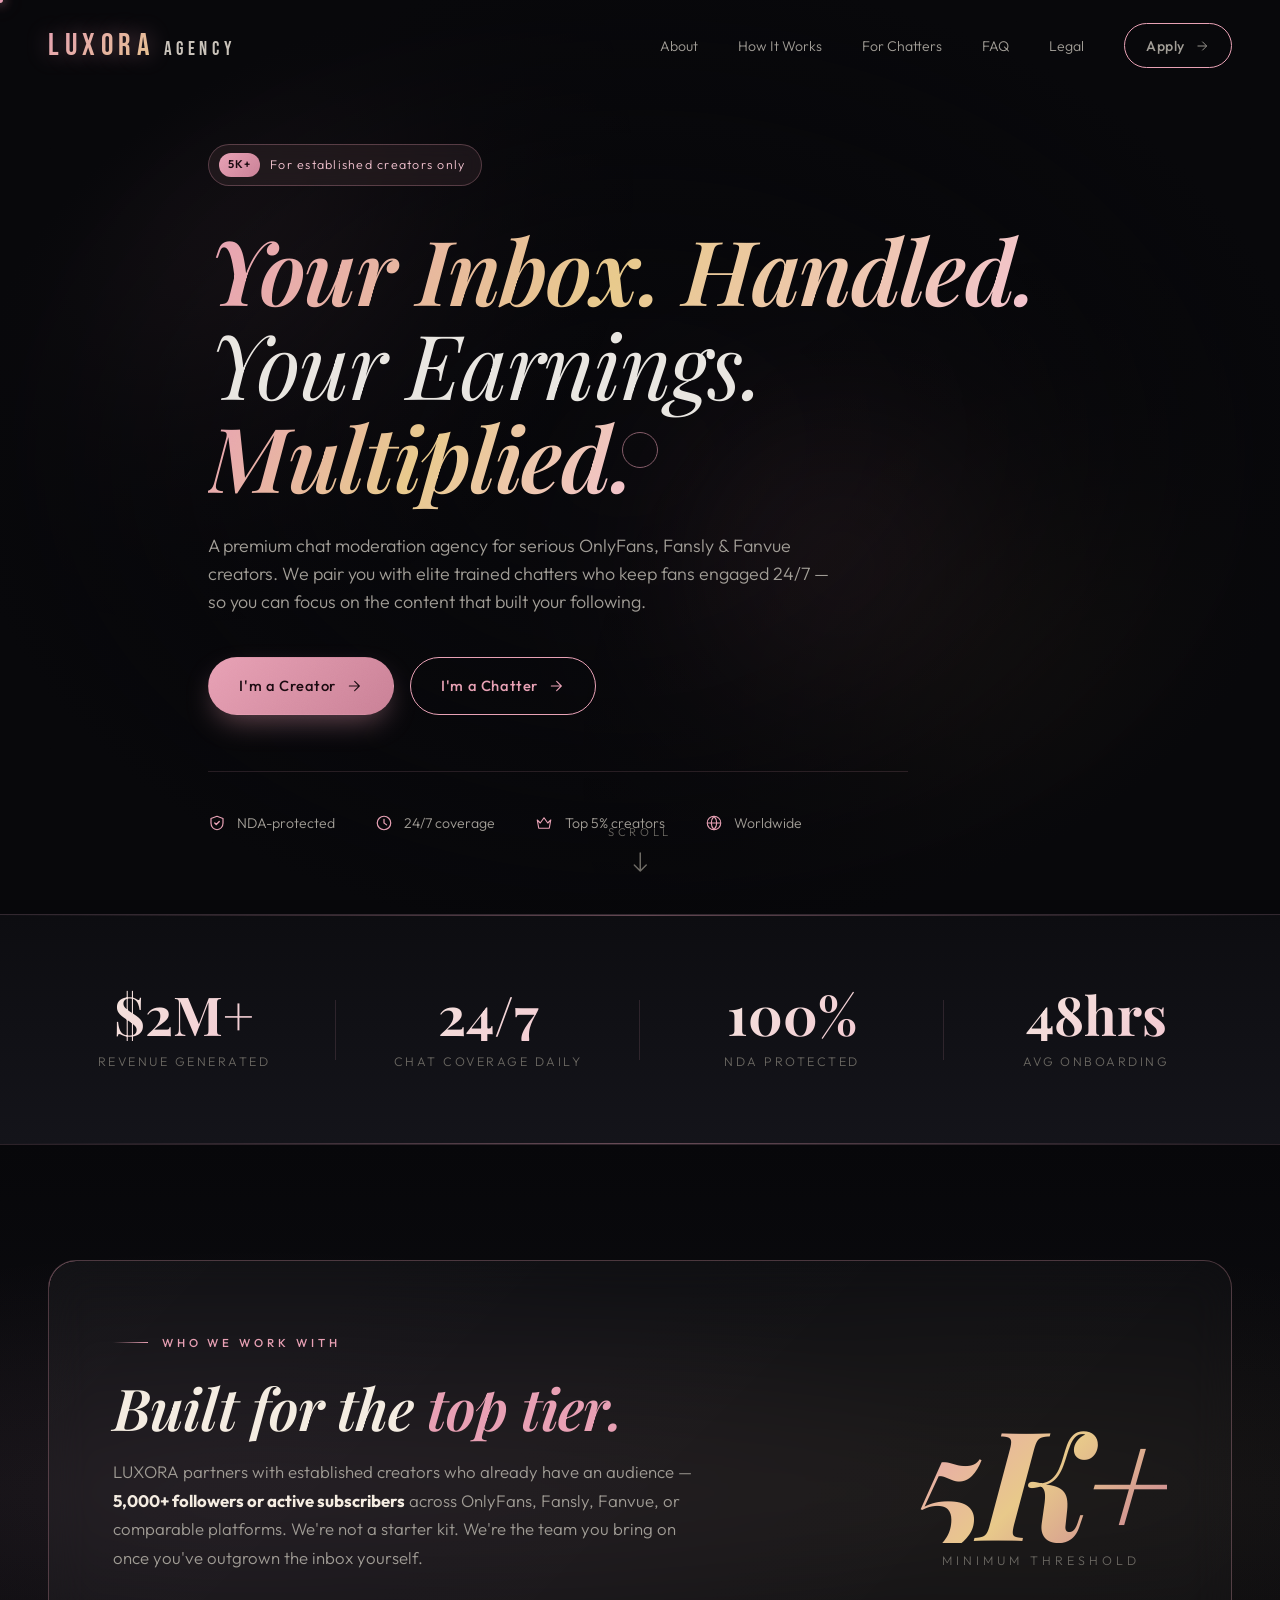
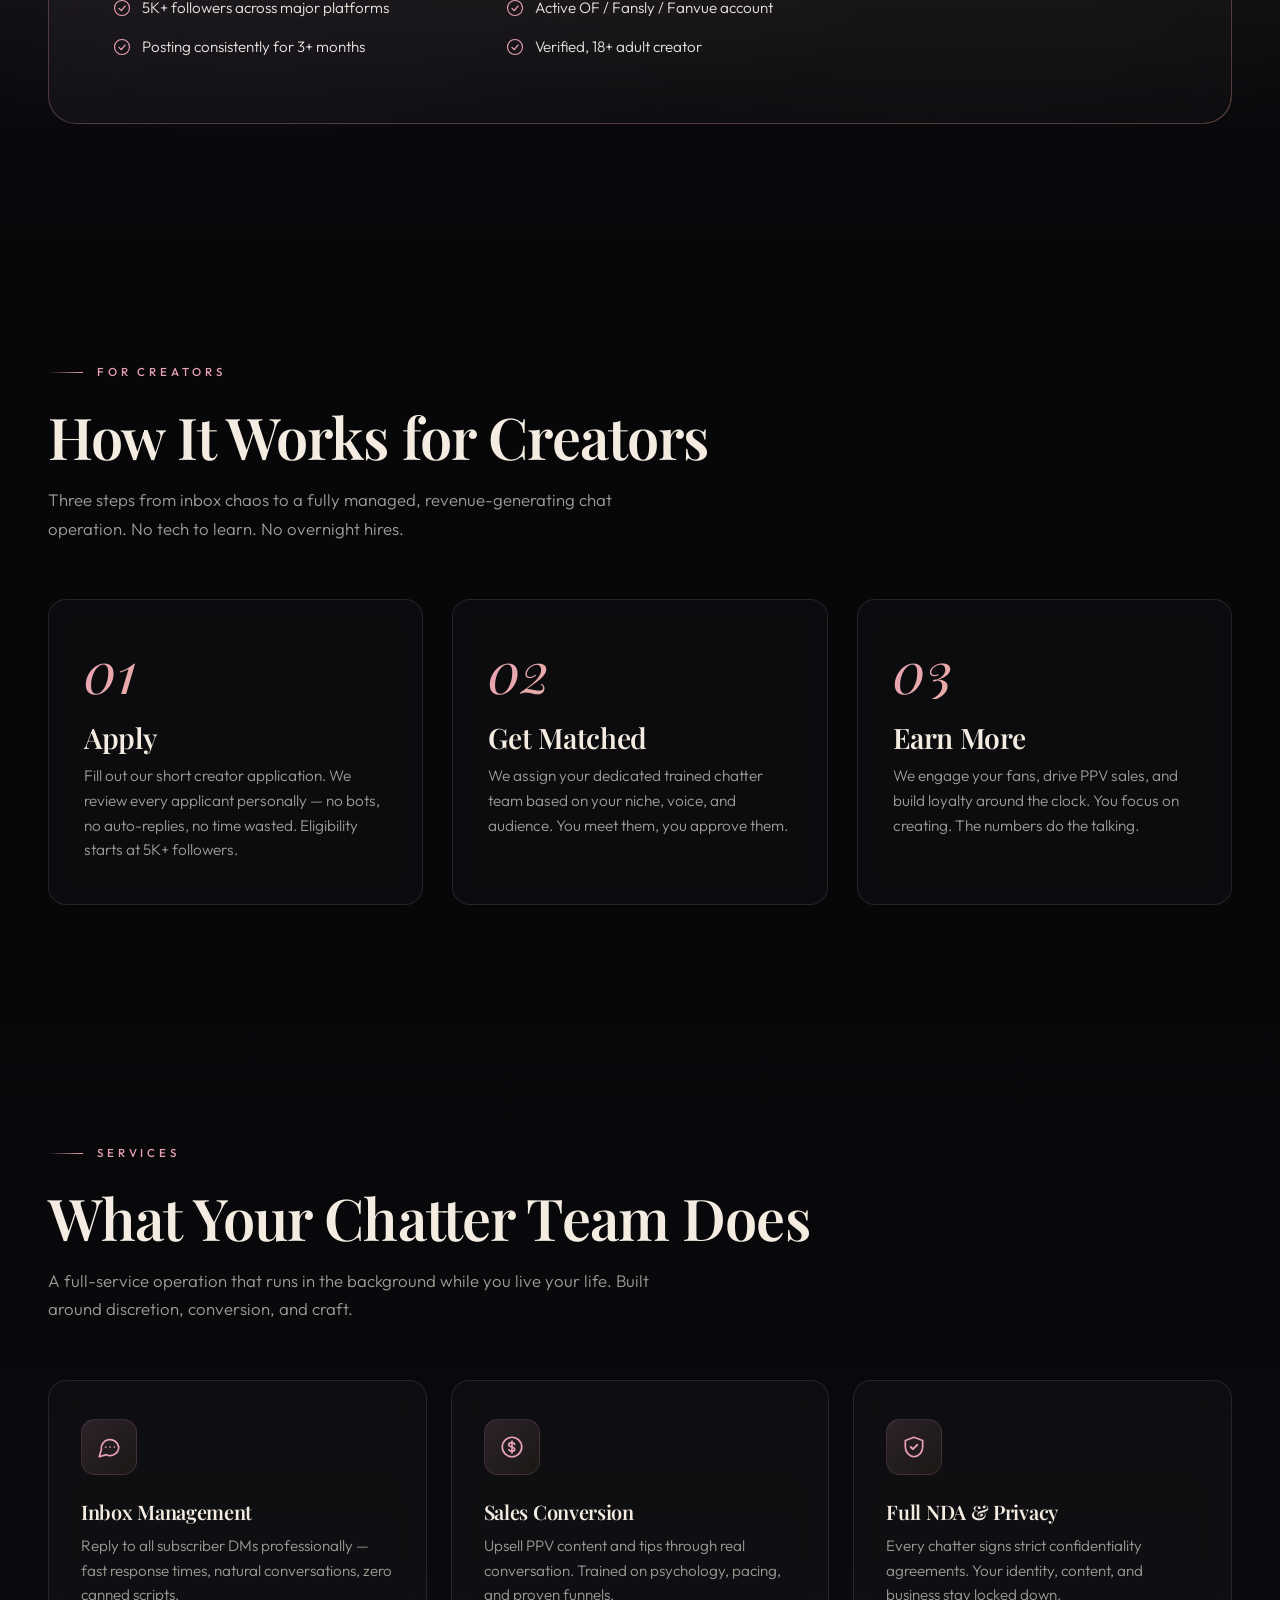
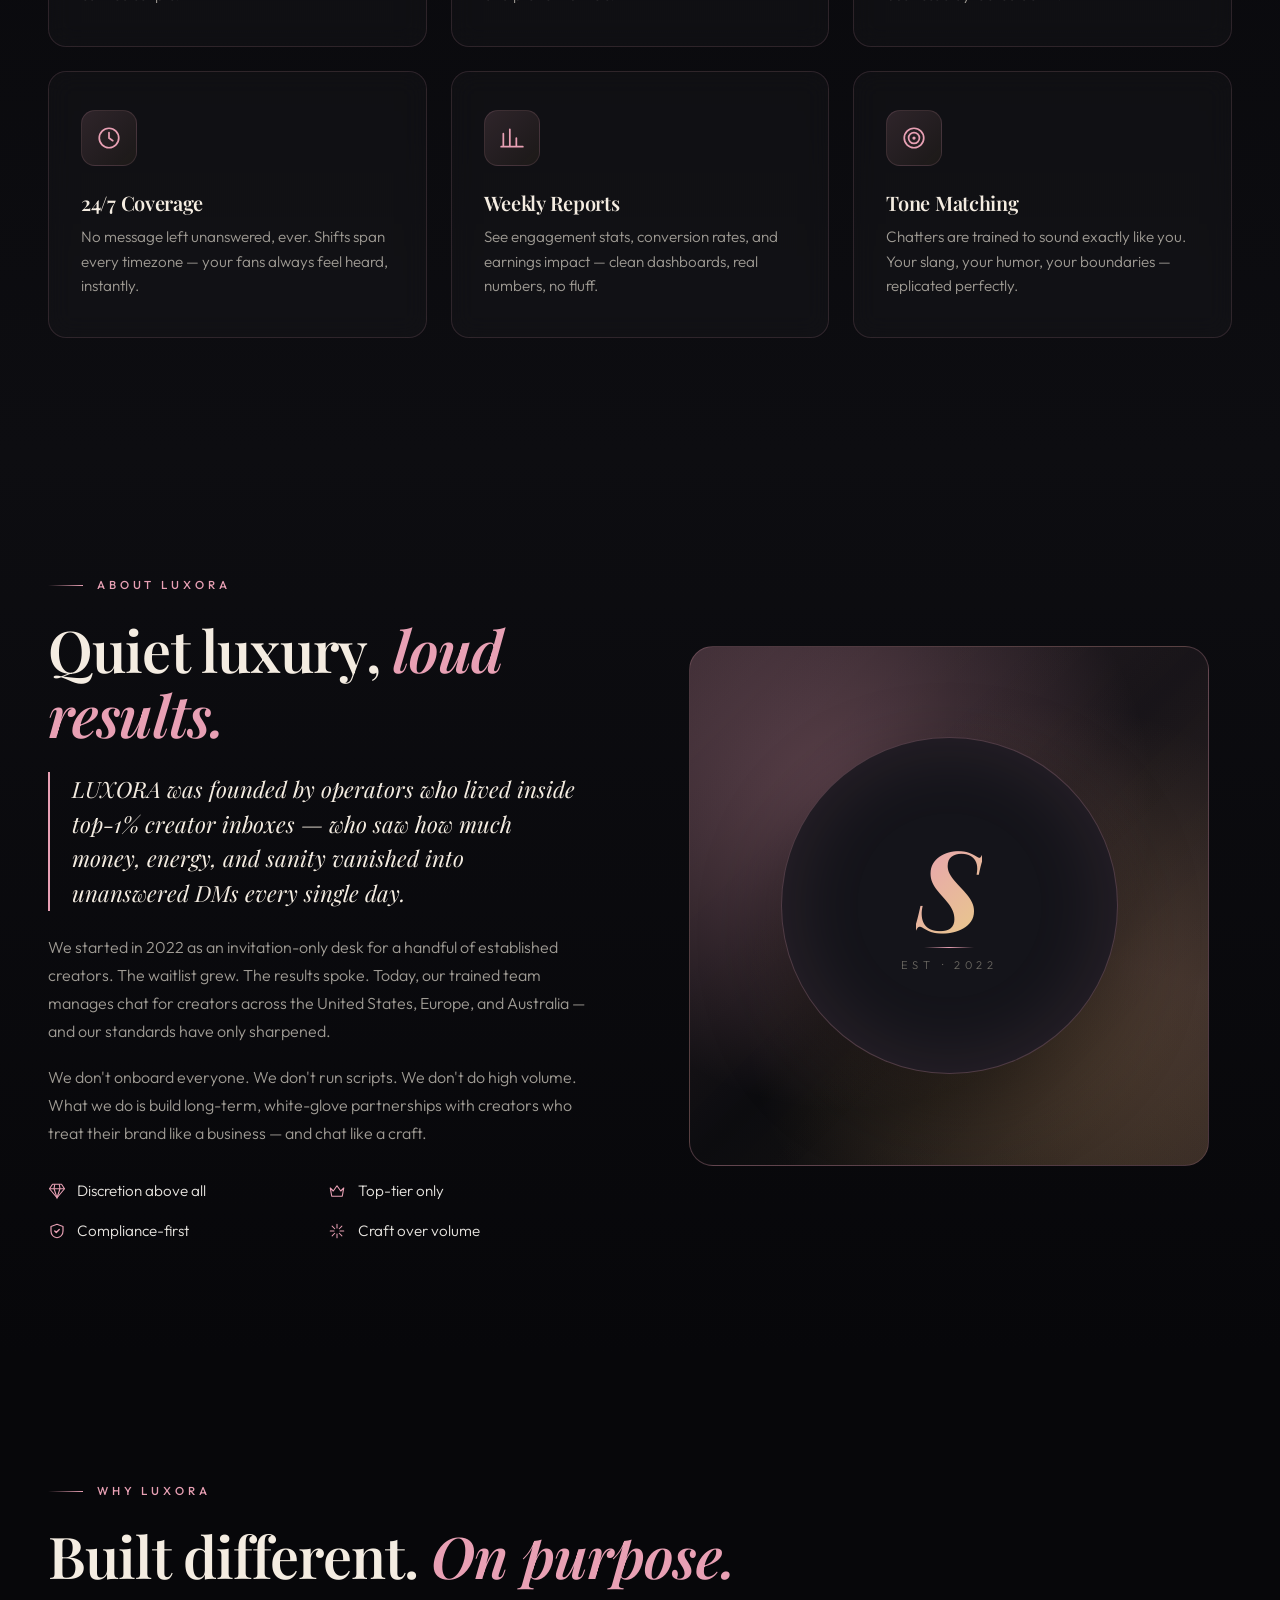
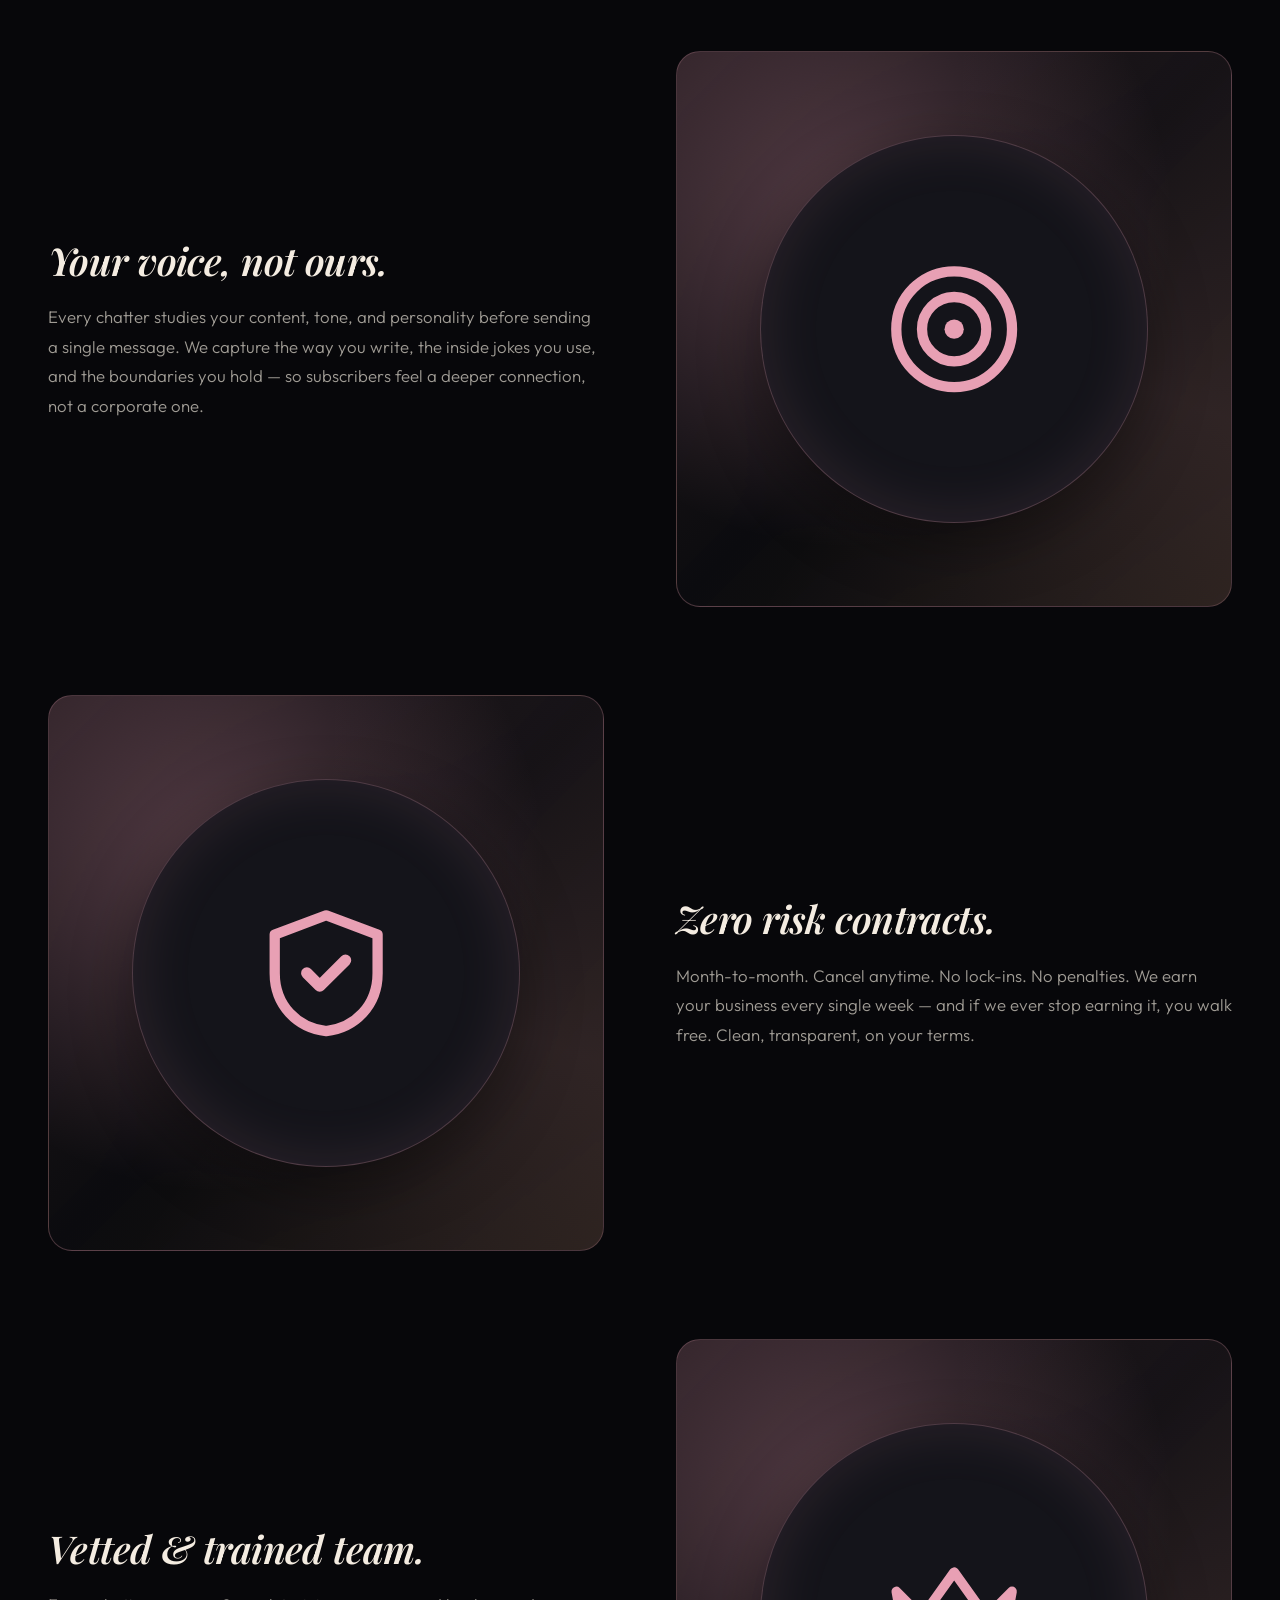
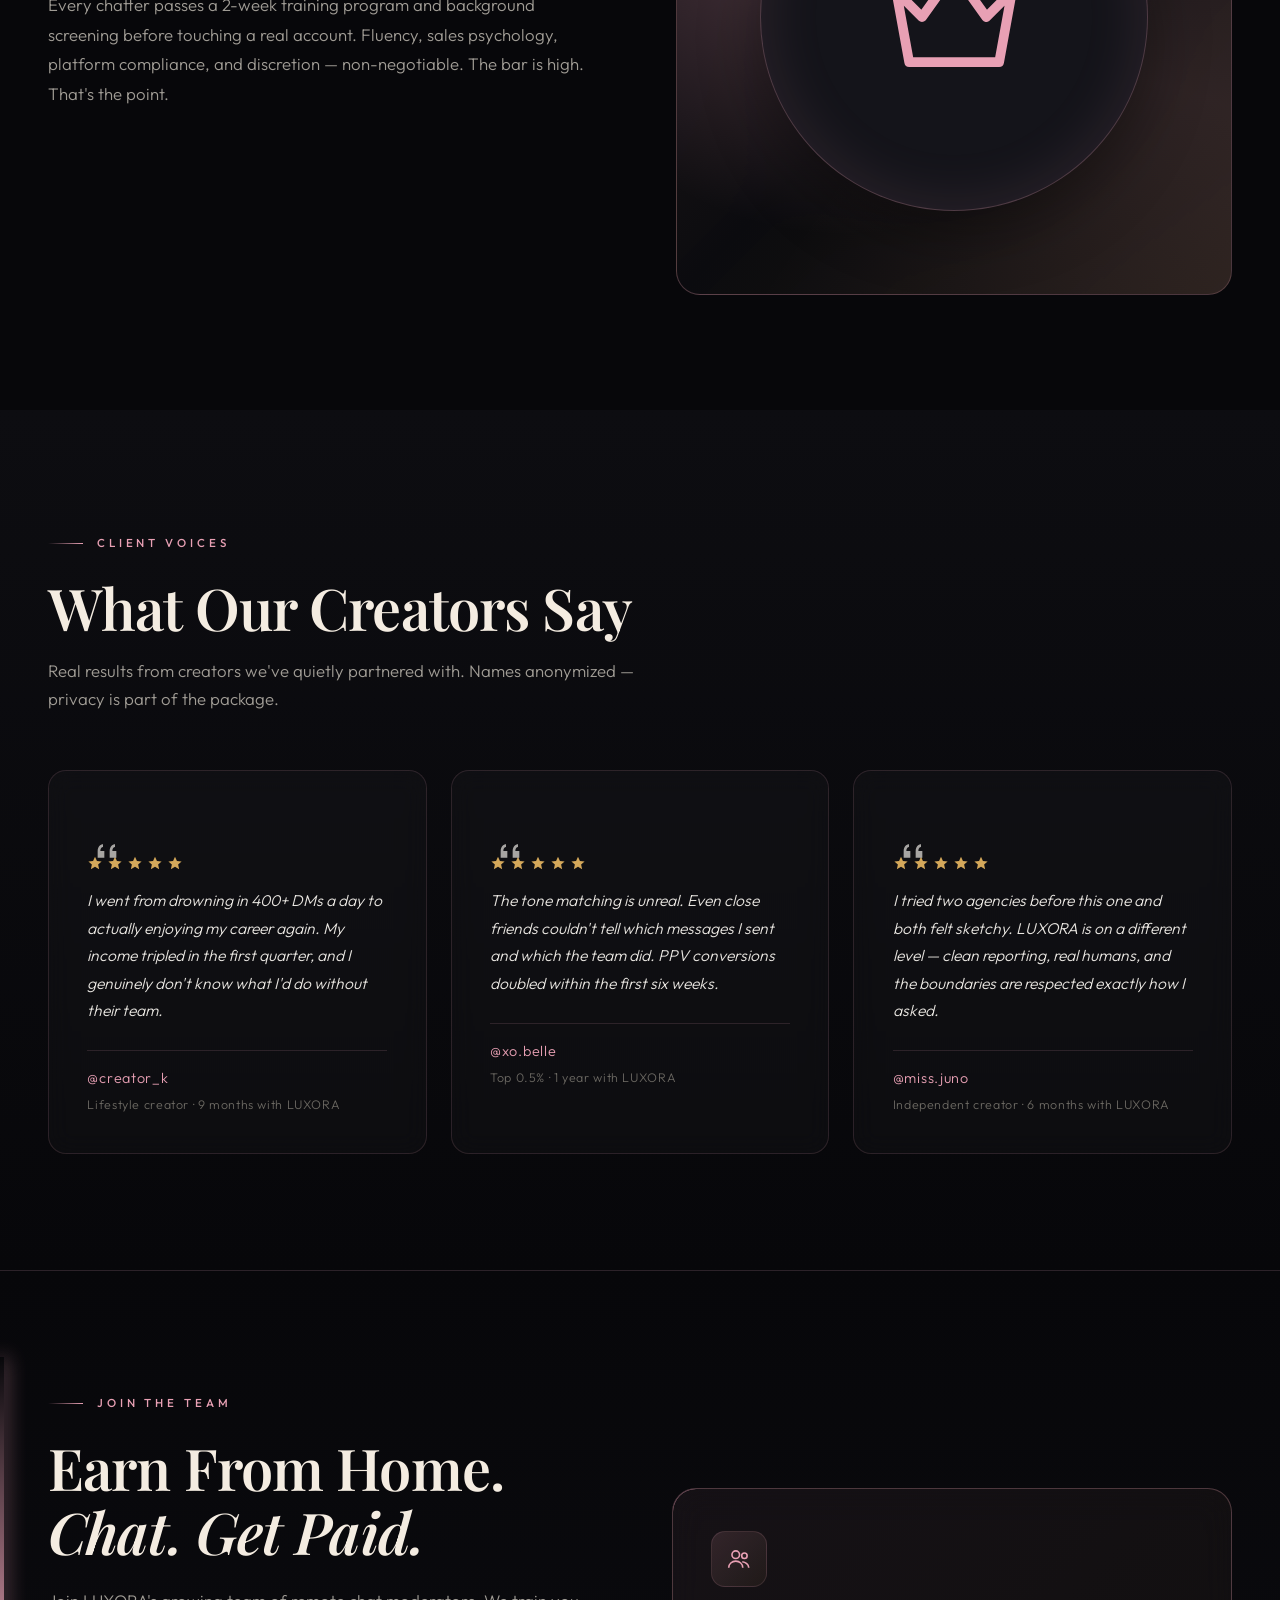
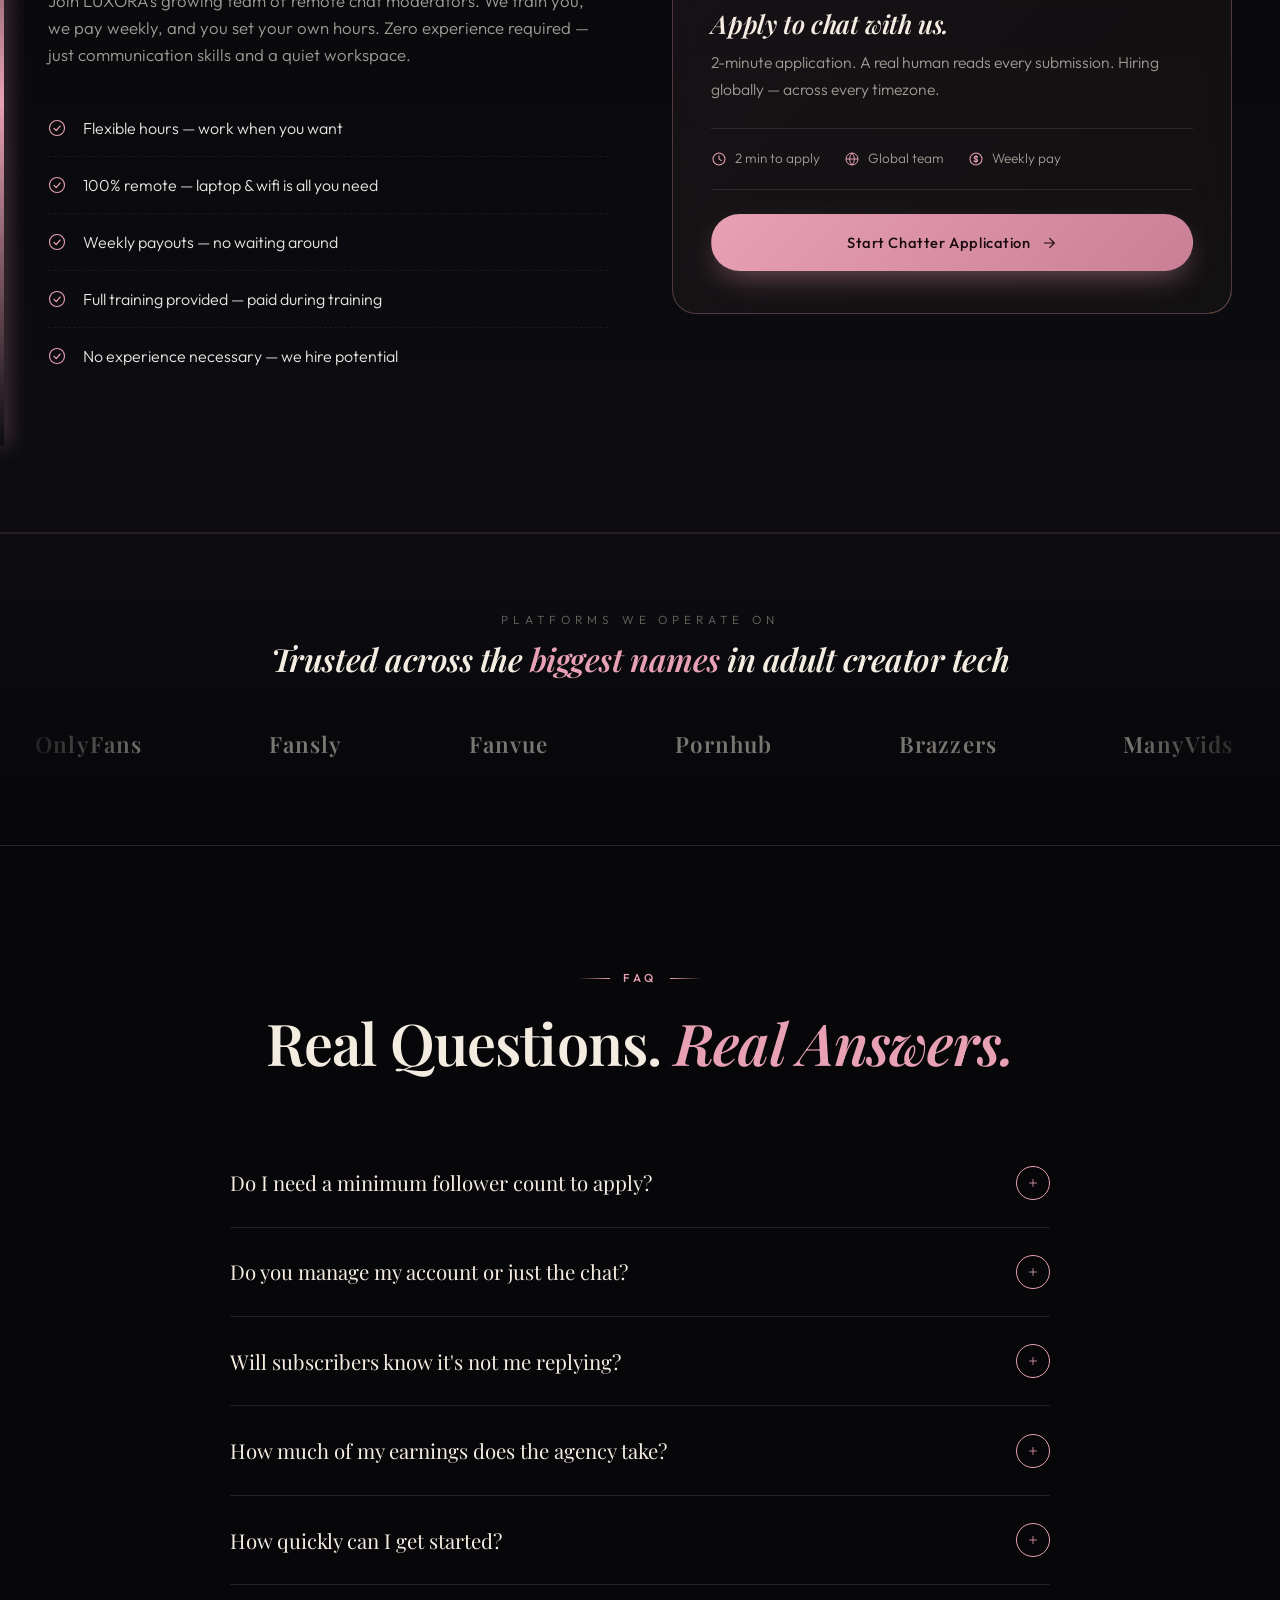
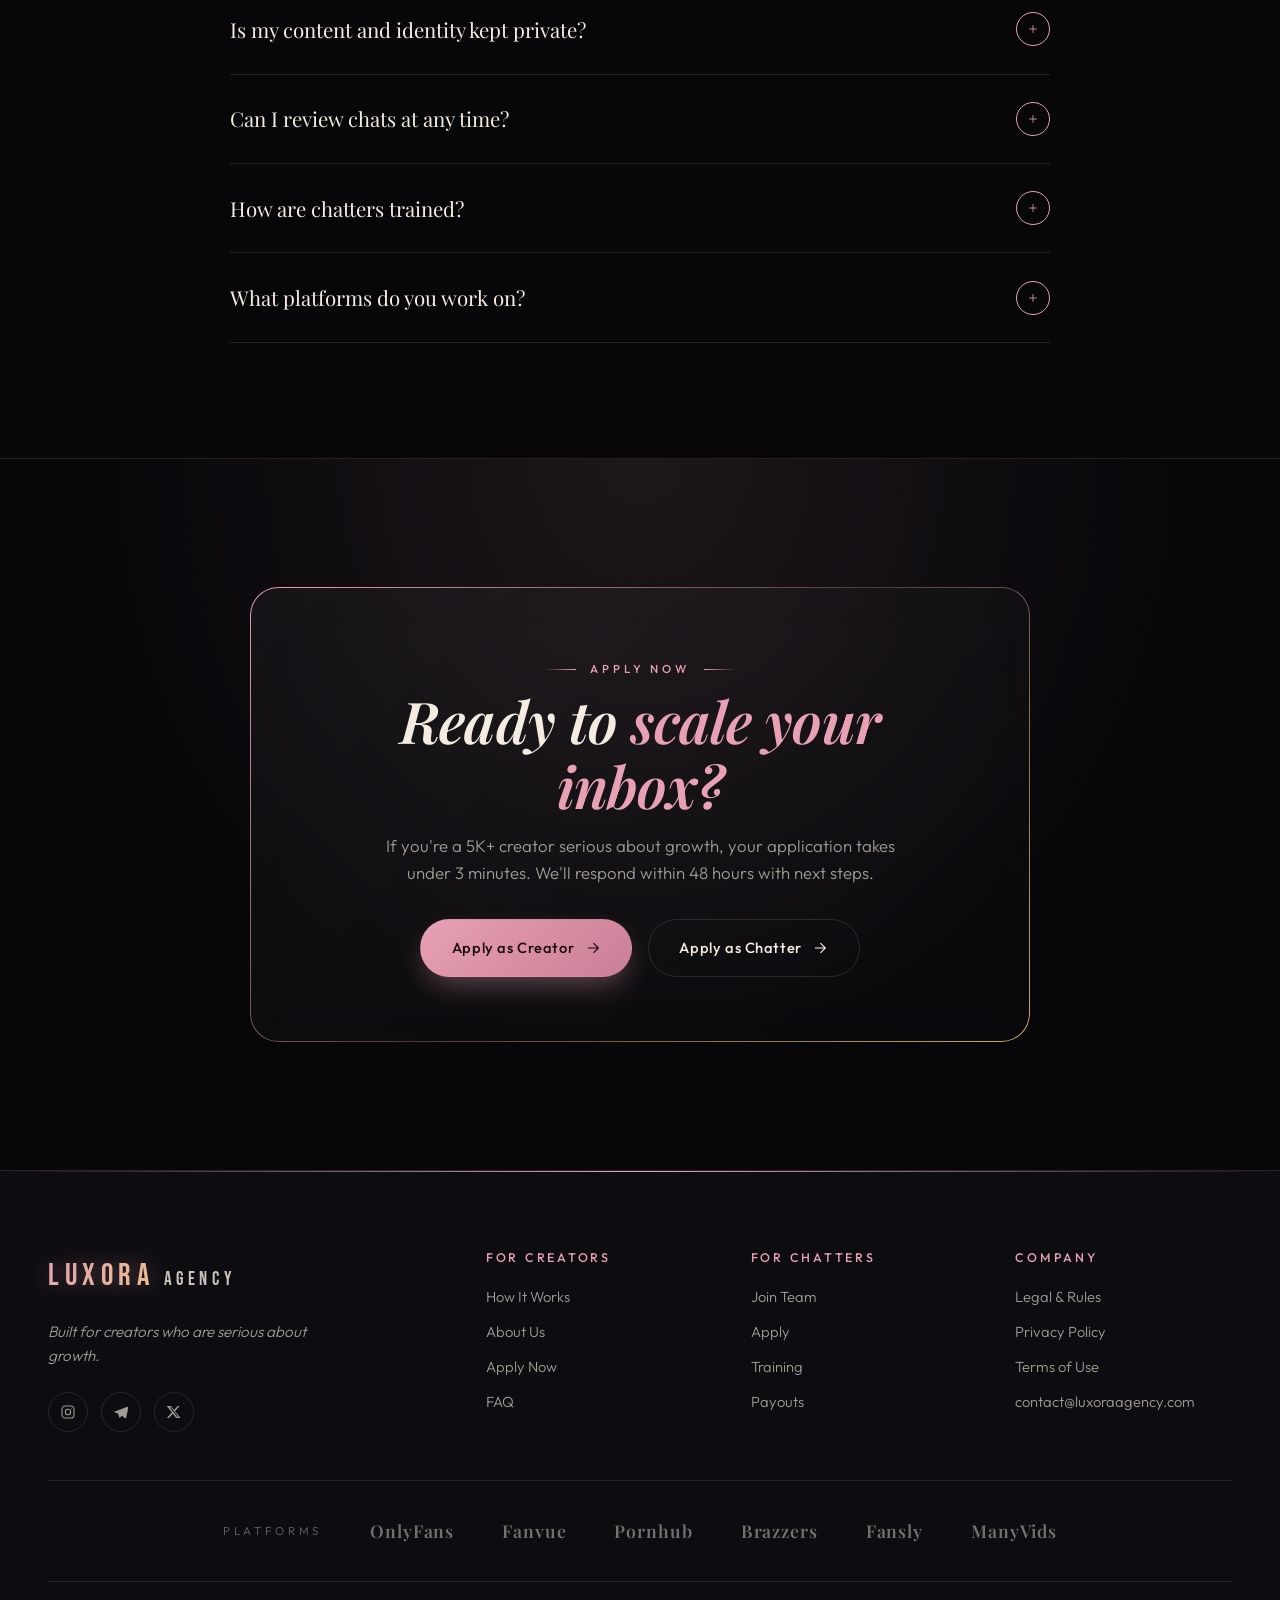
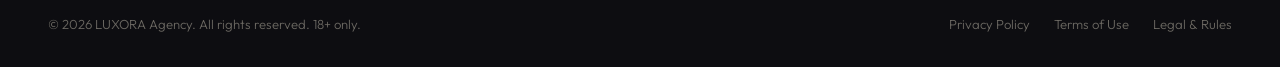
==== commit 1012aa34: "rebrand to Luxora Agency, add multi-page structure, legal docs, and apply pages" ====
--- a/index.html
+++ b/index.html
@@ -3,902 +3,44 @@
 <head>
 <meta charset="UTF-8" />
 <meta name="viewport" content="width=device-width, initial-scale=1.0" />
-<meta name="description" content="SIREN Agency — Premium chat moderation for OnlyFans creators. We connect creators with elite trained chatters who keep fans engaged 24/7." />
-<title>SIREN Agency — Your Inbox. Handled. Your Earnings. Multiplied.</title>
+<meta name="description" content="LUXORA Agency — Premium chat moderation for OnlyFans, Fansly &amp; Fanvue creators with 5K+ followers. Elite trained chatters that engage your fans 24/7." />
+<title>LUXORA Agency — Your Inbox. Handled. Your Earnings. Multiplied.</title>
 
 <link rel="preconnect" href="https://fonts.googleapis.com">
 <link rel="preconnect" href="https://fonts.gstatic.com" crossorigin>
 <link href="https://fonts.googleapis.com/css2?family=Bebas+Neue&family=Playfair+Display:ital,wght@0,400;0,600;0,700;1,400;1,600;1,700&family=Outfit:wght@300;400;500;600;700&display=swap" rel="stylesheet">
-
-<style>
-  :root {
-    --bg-0: #08080a;
-    --bg-1: #0f0f12;
-    --bg-2: #161619;
-    --bg-3: #1d1d22;
-    --rose: #e8a0b4;
-    --rose-soft: #f3c2cf;
-    --rose-deep: #c97f95;
-    --gold: #d4a85a;
-    --gold-soft: #e8c98a;
-    --cream: #f4ece1;
-    --text: #e9e6e1;
-    --text-dim: #a09c95;
-    --text-mute: #6b6862;
-    --line: rgba(232, 160, 180, 0.14);
-    --glass: rgba(255, 255, 255, 0.03);
-    --glass-strong: rgba(255, 255, 255, 0.05);
-    --shadow-rose: 0 20px 60px -15px rgba(232, 160, 180, 0.25);
-    --ease: cubic-bezier(0.22, 1, 0.36, 1);
-  }
-
-  * { box-sizing: border-box; margin: 0; padding: 0; }
-  *:focus-visible { outline: 2px solid var(--rose); outline-offset: 3px; border-radius: 4px; }
-
-  html { scroll-behavior: smooth; -webkit-font-smoothing: antialiased; }
-  body {
-    font-family: 'Outfit', system-ui, sans-serif;
-    background: var(--bg-0);
-    color: var(--text);
-    font-weight: 300;
-    line-height: 1.6;
-    overflow-x: hidden;
-    cursor: none;
-    position: relative;
-  }
-
-  /* Grain overlay */
-  body::before {
-    content: '';
-    position: fixed;
-    inset: 0;
-    pointer-events: none;
-    z-index: 1000;
-    opacity: 0.035;
-    background-image: url("data:image/svg+xml;utf8,<svg xmlns='http://www.w3.org/2000/svg' width='300' height='300'><filter id='n'><feTurbulence type='fractalNoise' baseFrequency='0.85' numOctaves='2' stitchTiles='stitch'/><feColorMatrix values='0 0 0 0 1  0 0 0 0 1  0 0 0 0 1  0 0 0 1 0'/></filter><rect width='100%' height='100%' filter='url(%23n)'/></svg>");
-    mix-blend-mode: overlay;
-  }
-
-  /* Scroll progress bar */
-  .scroll-progress {
-    position: fixed;
-    top: 0; left: 0;
-    height: 2px;
-    width: 0%;
-    background: linear-gradient(90deg, var(--rose), var(--gold));
-    z-index: 1100;
-    transition: width 0.05s linear;
-    box-shadow: 0 0 10px var(--rose);
-  }
-
-  /* Custom cursor */
-  .cursor-dot, .cursor-ring {
-    position: fixed;
-    top: 0; left: 0;
-    pointer-events: none;
-    z-index: 9999;
-    border-radius: 50%;
-    transition: transform 0.18s var(--ease), opacity 0.2s, width 0.2s, height 0.2s, border-color 0.2s;
-    will-change: transform;
-  }
-  .cursor-dot {
-    width: 6px; height: 6px;
-    background: var(--rose);
-    margin-left: -3px; margin-top: -3px;
-    box-shadow: 0 0 10px var(--rose);
-  }
-  .cursor-ring {
-    width: 32px; height: 32px;
-    border: 1px solid var(--rose);
-    margin-left: -16px; margin-top: -16px;
-    opacity: 0.6;
-  }
-  .cursor-ring.hover {
-    width: 56px; height: 56px;
-    margin-left: -28px; margin-top: -28px;
-    border-color: var(--gold);
-    background: rgba(212, 168, 90, 0.05);
-  }
-  @media (hover: none), (max-width: 768px) {
-    body { cursor: auto; }
-    .cursor-dot, .cursor-ring { display: none; }
-  }
-
-  /* Typography */
-  h1, h2, h3, h4 { font-family: 'Playfair Display', serif; font-weight: 600; line-height: 1.15; letter-spacing: -0.01em; color: var(--cream); }
-  h1 { font-size: clamp(2.5rem, 7vw, 5.5rem); }
-  h2 { font-size: clamp(2rem, 4.5vw, 3.5rem); }
-  h3 { font-size: clamp(1.3rem, 2.2vw, 1.8rem); }
-  p { color: var(--text-dim); font-size: clamp(0.95rem, 1.1vw, 1.05rem); }
-  a { color: inherit; text-decoration: none; }
-
-  .container {
-    max-width: 1280px;
-    margin: 0 auto;
-    padding: 0 clamp(1.25rem, 4vw, 3rem);
-  }
-
-  .section {
-    padding: clamp(4rem, 9vw, 8rem) 0;
-    position: relative;
-  }
-
-  .eyebrow {
-    display: inline-block;
-    font-family: 'Outfit', sans-serif;
-    text-transform: uppercase;
-    letter-spacing: 0.32em;
-    font-size: 0.72rem;
-    font-weight: 500;
-    color: var(--rose);
-    margin-bottom: 1.25rem;
-    padding-left: 2.5rem;
-    position: relative;
-  }
-  .eyebrow::before {
-    content: '';
-    position: absolute;
-    left: 0; top: 50%;
-    width: 2rem; height: 1px;
-    background: var(--rose);
-  }
-
-  .section-title { margin-bottom: 1rem; }
-  .section-lead {
-    max-width: 640px;
-    color: var(--text-dim);
-    font-size: 1.05rem;
-    margin-bottom: 3.5rem;
-  }
-
-  /* Buttons */
-  .btn {
-    display: inline-flex;
-    align-items: center;
-    gap: 0.6rem;
-    padding: 0.95rem 1.8rem;
-    font-family: 'Outfit', sans-serif;
-    font-size: 0.92rem;
-    font-weight: 500;
-    letter-spacing: 0.04em;
-    border-radius: 999px;
-    border: 1px solid transparent;
-    cursor: none;
-    transition: transform 0.3s var(--ease), background 0.3s, color 0.3s, border-color 0.3s, box-shadow 0.3s;
-    position: relative;
-    overflow: hidden;
-    white-space: nowrap;
-  }
-  .btn:hover { transform: scale(1.03); }
-  .btn-primary {
-    background: linear-gradient(135deg, var(--rose) 0%, var(--rose-deep) 100%);
-    color: #1a0a10;
-    box-shadow: 0 12px 30px -8px rgba(232, 160, 180, 0.45);
-  }
-  .btn-primary:hover { box-shadow: 0 18px 40px -8px rgba(232, 160, 180, 0.65); }
-  .btn-outline {
-    background: transparent;
-    color: var(--rose);
-    border-color: var(--rose);
-  }
-  .btn-outline:hover { background: rgba(232, 160, 180, 0.08); border-color: var(--rose-soft); }
-  .btn-ghost {
-    background: transparent;
-    color: var(--cream);
-    border: 1px solid rgba(255,255,255,0.12);
-  }
-  .btn-ghost:hover { border-color: var(--rose); color: var(--rose); }
-  .btn .arrow { transition: transform 0.3s var(--ease); }
-  .btn:hover .arrow { transform: translateX(4px); }
-
-  /* ===== NAV ===== */
-  .nav {
-    position: fixed;
-    top: 0; left: 0; right: 0;
-    z-index: 100;
-    padding: 1.2rem 0;
-    transition: background 0.4s, backdrop-filter 0.4s, padding 0.3s, border-color 0.4s;
-    border-bottom: 1px solid transparent;
-  }
-  .nav.scrolled {
-    background: rgba(8, 8, 10, 0.7);
-    backdrop-filter: blur(16px);
-    -webkit-backdrop-filter: blur(16px);
-    padding: 0.8rem 0;
-    border-bottom-color: var(--line);
-  }
-  .nav-inner {
-    display: flex;
-    align-items: center;
-    justify-content: space-between;
-    gap: 2rem;
-  }
-  .logo {
-    font-family: 'Bebas Neue', sans-serif;
-    font-size: 1.9rem;
-    letter-spacing: 0.18em;
-    display: flex;
-    align-items: baseline;
-    gap: 0.5rem;
-  }
-  .logo .siren { color: var(--rose); text-shadow: 0 0 20px rgba(232,160,180,0.4); }
-  .logo .agency { color: var(--cream); font-size: 1.2rem; opacity: 0.85; }
-  .nav-links {
-    display: flex;
-    align-items: center;
-    gap: 2.4rem;
-    list-style: none;
-  }
-  .nav-links a {
-    font-size: 0.88rem;
-    color: var(--text-dim);
-    transition: color 0.3s;
-    position: relative;
-  }
-  .nav-links a:not(.btn)::after {
-    content: '';
-    position: absolute;
-    left: 0; bottom: -6px;
-    width: 0; height: 1px;
-    background: var(--rose);
-    transition: width 0.3s var(--ease);
-  }
-  .nav-links a:not(.btn):hover { color: var(--cream); }
-  .nav-links a:not(.btn):hover::after { width: 100%; }
-  .nav-cta { padding: 0.6rem 1.3rem; font-size: 0.85rem; }
-
-  .hamburger {
-    display: none;
-    background: transparent;
-    border: 0;
-    width: 40px; height: 40px;
-    cursor: none;
-    position: relative;
-    z-index: 110;
-  }
-  .hamburger span {
-    display: block;
-    width: 24px; height: 1.5px;
-    background: var(--cream);
-    margin: 5px auto;
-    transition: transform 0.4s var(--ease), opacity 0.3s;
-  }
-  .hamburger.open span:nth-child(1) { transform: translateY(6.5px) rotate(45deg); }
-  .hamburger.open span:nth-child(2) { opacity: 0; }
-  .hamburger.open span:nth-child(3) { transform: translateY(-6.5px) rotate(-45deg); }
-
-  @media (max-width: 900px) {
-    .hamburger { display: block; }
-    .nav-links {
-      position: fixed;
-      top: 0; right: -100%;
-      height: 100vh;
-      width: min(80vw, 340px);
-      background: var(--bg-1);
-      border-left: 1px solid var(--line);
-      flex-direction: column;
-      justify-content: center;
-      align-items: flex-start;
-      padding: 4rem 2.5rem;
-      gap: 1.8rem;
-      transition: right 0.5s var(--ease);
-      box-shadow: -30px 0 80px rgba(0,0,0,0.4);
-    }
-    .nav-links.open { right: 0; }
-    .nav-links a { font-size: 1.1rem; color: var(--cream); }
-    .nav-cta { padding: 0.85rem 1.6rem; }
-  }
-
-  /* ===== HERO ===== */
-  .hero {
-    min-height: 100vh;
-    display: flex;
-    align-items: center;
-    position: relative;
-    overflow: hidden;
-    padding: 8rem 0 5rem;
-  }
-  .hero-bg {
-    position: absolute;
-    inset: 0;
-    z-index: 0;
-    overflow: hidden;
-  }
-  .blob {
-    position: absolute;
-    border-radius: 50%;
-    filter: blur(100px);
-    opacity: 0.55;
-    animation: float 18s ease-in-out infinite;
-  }
-  .blob.b1 {
-    width: 500px; height: 500px;
-    background: radial-gradient(circle, rgba(232,160,180,0.7), transparent 65%);
-    top: -100px; left: -100px;
-  }
-  .blob.b2 {
-    width: 600px; height: 600px;
-    background: radial-gradient(circle, rgba(212,168,90,0.35), transparent 65%);
-    bottom: -150px; right: -150px;
-    animation-delay: -6s;
-    animation-duration: 22s;
-  }
-  .blob.b3 {
-    width: 380px; height: 380px;
-    background: radial-gradient(circle, rgba(201,127,149,0.45), transparent 65%);
-    top: 40%; left: 50%;
-    animation-delay: -12s;
-    animation-duration: 26s;
-  }
-  @keyframes float {
-    0%, 100% { transform: translate(0, 0) scale(1); }
-    33% { transform: translate(60px, -40px) scale(1.08); }
-    66% { transform: translate(-50px, 50px) scale(0.95); }
-  }
-  .hero-bg::after {
-    content: '';
-    position: absolute;
-    inset: 0;
-    background: radial-gradient(ellipse at center, transparent 0%, var(--bg-0) 75%);
-  }
-
-  .hero-content {
-    position: relative;
-    z-index: 2;
-    max-width: 920px;
-  }
-  .hero h1 {
-    font-style: italic;
-    font-weight: 600;
-    margin: 1.5rem 0 1.8rem;
-    line-height: 1.05;
-  }
-  .hero h1 .grad {
-    background: linear-gradient(120deg, var(--rose) 0%, var(--gold-soft) 50%, var(--rose-soft) 100%);
-    -webkit-background-clip: text;
-    background-clip: text;
-    -webkit-text-fill-color: transparent;
-  }
-  .hero h1 .light { color: var(--text); font-weight: 400; }
-  .hero-sub {
-    font-size: clamp(1.05rem, 1.4vw, 1.25rem);
-    max-width: 620px;
-    color: var(--text-dim);
-    margin-bottom: 2.5rem;
-    line-height: 1.55;
-  }
-  .hero-ctas { display: flex; flex-wrap: wrap; gap: 1rem; }
-
-  .scroll-indicator {
-    position: absolute;
-    bottom: 2.5rem;
-    left: 50%;
-    transform: translateX(-50%);
-    z-index: 2;
-    display: flex;
-    flex-direction: column;
-    align-items: center;
-    gap: 0.6rem;
-    color: var(--text-mute);
-    font-size: 0.7rem;
-    letter-spacing: 0.3em;
-    text-transform: uppercase;
-    animation: bounce 2.5s ease-in-out infinite;
-  }
-  .scroll-indicator svg { stroke: var(--rose); }
-  @keyframes bounce {
-    0%, 100% { transform: translate(-50%, 0); }
-    50% { transform: translate(-50%, 10px); }
-  }
-
-  /* ===== STATS ===== */
-  .stats {
-    background: linear-gradient(180deg, var(--bg-1), var(--bg-2));
-    border-top: 1px solid var(--line);
-    border-bottom: 1px solid var(--line);
-    padding: 4rem 0;
-  }
-  .stats-grid {
-    display: grid;
-    grid-template-columns: repeat(4, 1fr);
-    gap: 2rem;
-  }
-  .stat { text-align: center; position: relative; }
-  .stat:not(:last-child)::after {
-    content: '';
-    position: absolute;
-    right: -1rem; top: 15%;
-    height: 70%; width: 1px;
-    background: var(--line);
-  }
-  .stat-num {
-    font-family: 'Playfair Display', serif;
-    font-size: clamp(2.2rem, 4vw, 3.4rem);
-    font-weight: 700;
-    color: var(--cream);
-    background: linear-gradient(135deg, var(--cream), var(--rose-soft));
-    -webkit-background-clip: text;
-    background-clip: text;
-    -webkit-text-fill-color: transparent;
-    line-height: 1;
-    margin-bottom: 0.6rem;
-  }
-  .stat-label {
-    font-size: 0.78rem;
-    text-transform: uppercase;
-    letter-spacing: 0.18em;
-    color: var(--text-mute);
-  }
-  @media (max-width: 720px) {
-    .stats-grid { grid-template-columns: repeat(2, 1fr); gap: 2.5rem 1.5rem; }
-    .stat:nth-child(2)::after, .stat:last-child::after { display: none; }
-    .stat::after { display: none !important; }
-  }
-
-  /* ===== HOW IT WORKS ===== */
-  .steps {
-    display: grid;
-    grid-template-columns: repeat(3, 1fr);
-    gap: 1.8rem;
-    position: relative;
-  }
-  .step-card {
-    padding: 2.5rem 2rem;
-    background: var(--glass);
-    border: 1px solid var(--line);
-    border-radius: 16px;
-    backdrop-filter: blur(12px);
-    -webkit-backdrop-filter: blur(12px);
-    position: relative;
-    transition: transform 0.4s var(--ease), border-color 0.4s, box-shadow 0.4s;
-  }
-  .step-card:hover {
-    transform: translateY(-6px);
-    border-color: var(--rose);
-    box-shadow: var(--shadow-rose);
-  }
-  .step-num {
-    font-family: 'Playfair Display', serif;
-    font-style: italic;
-    font-size: 3.5rem;
-    color: var(--rose);
-    line-height: 1;
-    margin-bottom: 1.4rem;
-    opacity: 0.9;
-  }
-  .step-card h3 { margin-bottom: 0.7rem; }
-  .step-card p { font-size: 0.96rem; }
-  @media (max-width: 860px) { .steps { grid-template-columns: 1fr; } }
-
-  /* ===== SERVICES ===== */
-  .services-grid {
-    display: grid;
-    grid-template-columns: repeat(3, 1fr);
-    gap: 1.5rem;
-  }
-  .service {
-    padding: 2.2rem 1.8rem;
-    background: var(--glass);
-    border: 1px solid var(--line);
-    border-radius: 16px;
-    backdrop-filter: blur(12px);
-    -webkit-backdrop-filter: blur(12px);
-    transition: transform 0.4s var(--ease), border-color 0.4s, box-shadow 0.4s, background 0.4s;
-  }
-  .service:hover {
-    transform: translateY(-6px);
-    border-color: var(--rose);
-    background: var(--glass-strong);
-    box-shadow: var(--shadow-rose);
-  }
-  .service-icon {
-    font-size: 1.8rem;
-    width: 56px; height: 56px;
-    display: flex;
-    align-items: center;
-    justify-content: center;
-    background: linear-gradient(135deg, rgba(232,160,180,0.15), rgba(212,168,90,0.08));
-    border-radius: 14px;
-    border: 1px solid var(--line);
-    margin-bottom: 1.4rem;
-  }
-  .service h3 { font-size: 1.25rem; margin-bottom: 0.6rem; }
-  .service p { font-size: 0.95rem; }
-  @media (max-width: 980px) { .services-grid { grid-template-columns: repeat(2, 1fr); } }
-  @media (max-width: 600px) { .services-grid { grid-template-columns: 1fr; } }
-
-  /* ===== TRUST ===== */
-  .trust-row {
-    display: grid;
-    grid-template-columns: 1fr 1fr;
-    gap: 4rem;
-    align-items: center;
-    margin-bottom: 5rem;
-  }
-  .trust-row:last-child { margin-bottom: 0; }
-  .trust-row.flip .trust-text { order: 2; }
-  .trust-row.flip .trust-visual { order: 1; }
-  .trust-text h3 {
-    font-family: 'Playfair Display', serif;
-    font-style: italic;
-    font-size: clamp(1.7rem, 3vw, 2.5rem);
-    margin-bottom: 1.2rem;
-    color: var(--cream);
-  }
-  .trust-text p { font-size: 1.05rem; line-height: 1.7; }
-  .trust-visual {
-    aspect-ratio: 1;
-    border-radius: 24px;
-    background: linear-gradient(135deg, rgba(232,160,180,0.12), rgba(15,15,18,0.6) 50%, rgba(212,168,90,0.08));
-    border: 1px solid var(--line);
-    position: relative;
-    overflow: hidden;
-    display: flex;
-    align-items: center;
-    justify-content: center;
-  }
-  .trust-visual::before {
-    content: '';
-    position: absolute;
-    inset: 0;
-    background: radial-gradient(circle at 30% 30%, rgba(232,160,180,0.25), transparent 60%);
-  }
-  .trust-visual::after {
-    content: '';
-    position: absolute;
-    inset: -50%;
-    background: conic-gradient(from 0deg, transparent, rgba(232,160,180,0.1), transparent 60%);
-    animation: rotate 20s linear infinite;
-  }
-  @keyframes rotate { to { transform: rotate(360deg); } }
-  .trust-visual-inner {
-    position: relative;
-    z-index: 2;
-    width: 70%;
-    aspect-ratio: 1;
-    border-radius: 50%;
-    background: var(--bg-2);
-    border: 1px solid var(--line);
-    display: flex;
-    align-items: center;
-    justify-content: center;
-    font-family: 'Playfair Display', serif;
-    font-style: italic;
-    font-size: clamp(2.5rem, 5vw, 4rem);
-    color: var(--rose);
-    box-shadow: inset 0 0 60px rgba(232,160,180,0.1);
-  }
-  @media (max-width: 860px) {
-    .trust-row, .trust-row.flip { grid-template-columns: 1fr; gap: 2.5rem; }
-    .trust-row.flip .trust-text, .trust-row.flip .trust-visual { order: initial; }
-    .trust-visual { max-width: 320px; margin: 0 auto; }
-  }
-
-  /* ===== TESTIMONIALS ===== */
-  .testimonials-grid {
-    display: grid;
-    grid-template-columns: repeat(3, 1fr);
-    gap: 1.5rem;
-  }
-  .testimonial {
-    padding: 2.2rem;
-    background: var(--glass);
-    border: 1px solid var(--line);
-    border-radius: 16px;
-    backdrop-filter: blur(12px);
-    -webkit-backdrop-filter: blur(12px);
-    position: relative;
-    transition: transform 0.4s var(--ease), border-color 0.4s;
-  }
-  .testimonial:hover { transform: translateY(-4px); border-color: var(--rose); }
-  .quote-mark {
-    font-family: 'Playfair Display', serif;
-    font-size: 4rem;
-    color: var(--rose);
-    line-height: 1;
-    height: 28px;
-    opacity: 0.6;
-    margin-bottom: 1rem;
-  }
-  .stars {
-    display: flex;
-    gap: 3px;
-    margin-bottom: 1rem;
-    color: var(--gold);
-    font-size: 0.95rem;
-  }
-  .testimonial-text {
-    font-size: 0.98rem;
-    line-height: 1.7;
-    color: var(--text);
-    font-style: italic;
-    margin-bottom: 1.5rem;
-  }
-  .testimonial-author {
-    font-family: 'Outfit', sans-serif;
-    color: var(--rose);
-    font-size: 0.88rem;
-    letter-spacing: 0.05em;
-    border-top: 1px solid var(--line);
-    padding-top: 1rem;
-  }
-  .testimonial-meta {
-    display: block;
-    color: var(--text-mute);
-    font-size: 0.78rem;
-    margin-top: 0.25rem;
-    letter-spacing: 0.05em;
-  }
-  @media (max-width: 900px) {
-    .testimonials-grid {
-      display: flex;
-      overflow-x: auto;
-      scroll-snap-type: x mandatory;
-      gap: 1rem;
-      padding-bottom: 1rem;
-      margin: 0 -1.25rem;
-      padding-left: 1.25rem; padding-right: 1.25rem;
-    }
-    .testimonial {
-      flex: 0 0 85%;
-      scroll-snap-align: center;
-    }
-  }
-
-  /* ===== CHATTERS SECTION ===== */
-  .chatters-section {
-    background: linear-gradient(180deg, var(--bg-0), var(--bg-1));
-    border-top: 1px solid var(--line);
-    border-bottom: 1px solid var(--line);
-    position: relative;
-  }
-  .chatters-section::before {
-    content: '';
-    position: absolute;
-    left: 0; top: 10%;
-    width: 4px; height: 80%;
-    background: linear-gradient(180deg, transparent, var(--rose), transparent);
-  }
-  .chatters-grid {
-    display: grid;
-    grid-template-columns: 1fr 1fr;
-    gap: 4rem;
-    align-items: center;
-  }
-  .chatters-text h2 { margin-bottom: 1.5rem; }
-  .chatters-list {
-    list-style: none;
-    margin: 2rem 0;
-  }
-  .chatters-list li {
-    padding: 0.85rem 0;
-    padding-left: 2rem;
-    position: relative;
-    color: var(--text);
-    font-size: 1rem;
-    border-bottom: 1px dashed rgba(255,255,255,0.05);
-  }
-  .chatters-list li:last-child { border-bottom: 0; }
-  .chatters-list li::before {
-    content: '';
-    position: absolute;
-    left: 0; top: 50%;
-    width: 10px; height: 10px;
-    background: var(--rose);
-    border-radius: 50%;
-    transform: translateY(-50%);
-    box-shadow: 0 0 12px var(--rose);
-  }
-
-  /* Forms */
-  .form-card {
-    padding: 2.5rem;
-    background: var(--glass-strong);
-    border: 1px solid var(--line);
-    border-radius: 20px;
-    backdrop-filter: blur(16px);
-    -webkit-backdrop-filter: blur(16px);
-  }
-  .form-card h3 { margin-bottom: 0.4rem; }
-  .form-card .form-sub { font-size: 0.92rem; margin-bottom: 1.8rem; color: var(--text-mute); }
-  .form-grid {
-    display: grid;
-    grid-template-columns: 1fr 1fr;
-    gap: 1rem;
-    margin-bottom: 1rem;
-  }
-  .field { margin-bottom: 1rem; }
-  .field.full { grid-column: 1 / -1; }
-  .field label {
-    display: block;
-    font-size: 0.78rem;
-    text-transform: uppercase;
-    letter-spacing: 0.16em;
-    color: var(--text-mute);
-    margin-bottom: 0.5rem;
-  }
-  .field input, .field select, .field textarea {
-    width: 100%;
-    padding: 0.9rem 1rem;
-    background: rgba(0,0,0,0.3);
-    border: 1px solid var(--line);
-    border-radius: 10px;
-    color: var(--cream);
-    font-family: 'Outfit', sans-serif;
-    font-size: 0.95rem;
-    transition: border-color 0.3s, background 0.3s, box-shadow 0.3s;
-    cursor: none;
-  }
-  .field textarea { resize: vertical; min-height: 110px; font-family: 'Outfit', sans-serif; }
-  .field select { appearance: none; background-image: url("data:image/svg+xml;utf8,<svg xmlns='http://www.w3.org/2000/svg' width='12' height='8' viewBox='0 0 12 8'><path d='M1 1l5 5 5-5' stroke='%23e8a0b4' stroke-width='1.5' fill='none' stroke-linecap='round'/></svg>"); background-repeat: no-repeat; background-position: right 1rem center; padding-right: 2.5rem; }
-  .field option { background: var(--bg-2); color: var(--cream); }
-  .field input:focus, .field select:focus, .field textarea:focus {
-    outline: none;
-    border-color: var(--rose);
-    background: rgba(0,0,0,0.45);
-    box-shadow: 0 0 0 3px rgba(232,160,180,0.12);
-  }
-  .field input::placeholder, .field textarea::placeholder { color: var(--text-mute); }
-
-  @media (max-width: 860px) {
-    .chatters-grid { grid-template-columns: 1fr; gap: 2.5rem; }
-    .form-grid { grid-template-columns: 1fr; }
-  }
-
-  /* ===== FAQ ===== */
-  .faq-list { max-width: 820px; margin: 0 auto; }
-  .faq-item {
-    border-bottom: 1px solid var(--line);
-  }
-  .faq-q {
-    width: 100%;
-    background: transparent;
-    border: 0;
-    padding: 1.6rem 0;
-    color: var(--cream);
-    font-family: 'Playfair Display', serif;
-    font-size: clamp(1.05rem, 1.6vw, 1.3rem);
-    text-align: left;
-    cursor: none;
-    display: flex;
-    justify-content: space-between;
-    align-items: center;
-    gap: 1rem;
-    transition: color 0.3s;
-  }
-  .faq-q:hover { color: var(--rose); }
-  .faq-q .toggle {
-    flex-shrink: 0;
-    width: 32px; height: 32px;
-    border-radius: 50%;
-    border: 1px solid var(--rose);
-    color: var(--rose);
-    display: flex;
-    align-items: center;
-    justify-content: center;
-    font-size: 1.1rem;
-    transition: transform 0.4s var(--ease), background 0.3s;
-    font-family: 'Outfit', sans-serif;
-    font-weight: 300;
-  }
-  .faq-item.open .faq-q { color: var(--rose); }
-  .faq-item.open .toggle { transform: rotate(135deg); background: rgba(232,160,180,0.1); }
-  .faq-a {
-    max-height: 0;
-    overflow: hidden;
-    transition: max-height 0.5s var(--ease), padding 0.5s var(--ease);
-  }
-  .faq-a-inner {
-    padding: 0 0 1.6rem;
-    color: var(--text-dim);
-    line-height: 1.7;
-    max-width: 90%;
-  }
-
-  /* ===== CREATOR APPLY ===== */
-  .apply-section {
-    background: radial-gradient(ellipse at top, rgba(232,160,180,0.08), var(--bg-0) 60%);
-    border-top: 1px solid var(--line);
-  }
-  .apply-section .container { max-width: 880px; }
-  .apply-section .section-title { text-align: center; }
-  .apply-section .section-lead { margin: 0 auto 3rem; text-align: center; }
-  .apply-section .eyebrow { display: block; text-align: center; padding-left: 0; }
-  .apply-section .eyebrow::before { display: none; }
-
-  /* ===== FOOTER ===== */
-  .footer {
-    background: var(--bg-1);
-    border-top: 1px solid var(--line);
-    padding: 5rem 0 2rem;
-  }
-  .footer-top {
-    display: grid;
-    grid-template-columns: 1.5fr 1fr 1fr 1fr;
-    gap: 3rem;
-    padding-bottom: 3rem;
-    border-bottom: 1px solid var(--line);
-  }
-  .footer-brand .logo { margin-bottom: 1.2rem; }
-  .footer-brand p { font-size: 0.95rem; max-width: 280px; margin-bottom: 1.5rem; font-style: italic; }
-  .socials { display: flex; gap: 0.8rem; }
-  .social {
-    width: 40px; height: 40px;
-    border-radius: 50%;
-    border: 1px solid var(--line);
-    display: flex;
-    align-items: center;
-    justify-content: center;
-    color: var(--text-dim);
-    transition: border-color 0.3s, color 0.3s, transform 0.3s;
-  }
-  .social:hover { border-color: var(--rose); color: var(--rose); transform: translateY(-3px); }
-  .social svg { width: 16px; height: 16px; }
-
-  .footer-col h4 {
-    font-family: 'Outfit', sans-serif;
-    font-size: 0.78rem;
-    text-transform: uppercase;
-    letter-spacing: 0.2em;
-    color: var(--rose);
-    margin-bottom: 1.2rem;
-    font-weight: 500;
-  }
-  .footer-col ul { list-style: none; }
-  .footer-col li { margin-bottom: 0.6rem; }
-  .footer-col a { color: var(--text-dim); font-size: 0.92rem; transition: color 0.3s; }
-  .footer-col a:hover { color: var(--cream); }
-
-  .footer-bot {
-    display: flex;
-    justify-content: space-between;
-    align-items: center;
-    padding-top: 2rem;
-    flex-wrap: wrap;
-    gap: 1rem;
-  }
-  .footer-bot p, .footer-bot a {
-    font-size: 0.82rem;
-    color: var(--text-mute);
-  }
-  .footer-bot a:hover { color: var(--rose); }
-  .footer-legal { display: flex; gap: 1.5rem; }
-
-  @media (max-width: 860px) {
-    .footer-top { grid-template-columns: 1fr 1fr; gap: 2.5rem; }
-    .footer-brand { grid-column: 1 / -1; }
-  }
-  @media (max-width: 520px) {
-    .footer-top { grid-template-columns: 1fr; }
-    .footer-bot { flex-direction: column; align-items: flex-start; }
-  }
-
-  /* ===== Reveal animation ===== */
-  .reveal {
-    opacity: 0;
-    transform: translateY(30px);
-    transition: opacity 0.8s var(--ease), transform 0.8s var(--ease);
-  }
-  .reveal.in {
-    opacity: 1;
-    transform: translateY(0);
-  }
-  .reveal.delay-1 { transition-delay: 0.1s; }
-  .reveal.delay-2 { transition-delay: 0.2s; }
-  .reveal.delay-3 { transition-delay: 0.3s; }
-  .reveal.delay-4 { transition-delay: 0.4s; }
-  .reveal.delay-5 { transition-delay: 0.5s; }
-
-  @media (prefers-reduced-motion: reduce) {
-    *, *::before, *::after {
-      animation-duration: 0.01ms !important;
-      transition-duration: 0.01ms !important;
-    }
-    .reveal { opacity: 1; transform: none; }
-  }
-</style>
+<link rel="stylesheet" href="styles.css">
 </head>
 <body>
+
+<!-- SVG icon symbols -->
+<svg width="0" height="0" style="position:absolute" aria-hidden="true">
+  <defs>
+    <symbol id="i-arrow" viewBox="0 0 24 24"><path d="M5 12h14M13 5l7 7-7 7" fill="none" stroke="currentColor" stroke-width="1.6" stroke-linecap="round" stroke-linejoin="round"/></symbol>
+    <symbol id="i-check" viewBox="0 0 24 24"><path d="M5 13l4 4L19 7" fill="none" stroke="currentColor" stroke-width="2" stroke-linecap="round" stroke-linejoin="round"/></symbol>
+    <symbol id="i-check-circle" viewBox="0 0 24 24"><circle cx="12" cy="12" r="10" fill="none" stroke="currentColor" stroke-width="1.5"/><path d="M8 12.5l3 3 5-6" fill="none" stroke="currentColor" stroke-width="1.8" stroke-linecap="round" stroke-linejoin="round"/></symbol>
+    <symbol id="i-cross" viewBox="0 0 24 24"><circle cx="12" cy="12" r="10" fill="none" stroke="currentColor" stroke-width="1.5"/><path d="M9 9l6 6M15 9l-6 6" fill="none" stroke="currentColor" stroke-width="1.8" stroke-linecap="round"/></symbol>
+    <symbol id="i-plus" viewBox="0 0 24 24"><path d="M12 5v14M5 12h14" fill="none" stroke="currentColor" stroke-width="1.6" stroke-linecap="round"/></symbol>
+    <symbol id="i-chat" viewBox="0 0 24 24"><path d="M21 12a8 8 0 0 1-11.6 7.1L3 21l1.9-6.4A8 8 0 1 1 21 12z" fill="none" stroke="currentColor" stroke-width="1.6" stroke-linecap="round" stroke-linejoin="round"/><circle cx="9" cy="12" r="0.8" fill="currentColor"/><circle cx="13" cy="12" r="0.8" fill="currentColor"/><circle cx="17" cy="12" r="0.8" fill="currentColor"/></symbol>
+    <symbol id="i-coin" viewBox="0 0 24 24"><circle cx="12" cy="12" r="9" fill="none" stroke="currentColor" stroke-width="1.6"/><path d="M14.5 9.5c-.5-1-1.5-1.5-2.7-1.5-1.5 0-2.8.7-2.8 2 0 2.7 5.5 1.3 5.5 4 0 1.3-1.3 2-2.8 2-1.2 0-2.2-.5-2.7-1.5M12 6.5v11" fill="none" stroke="currentColor" stroke-width="1.6" stroke-linecap="round"/></symbol>
+    <symbol id="i-shield" viewBox="0 0 24 24"><path d="M12 3l8 3v6c0 5-3.5 8.5-8 9-4.5-.5-8-4-8-9V6l8-3z" fill="none" stroke="currentColor" stroke-width="1.6" stroke-linejoin="round"/><path d="M9 12l2 2 4-4" fill="none" stroke="currentColor" stroke-width="1.8" stroke-linecap="round" stroke-linejoin="round"/></symbol>
+    <symbol id="i-lock" viewBox="0 0 24 24"><rect x="5" y="11" width="14" height="10" rx="2" fill="none" stroke="currentColor" stroke-width="1.6"/><path d="M8 11V8a4 4 0 1 1 8 0v3" fill="none" stroke="currentColor" stroke-width="1.6"/><circle cx="12" cy="16" r="1.2" fill="currentColor"/></symbol>
+    <symbol id="i-clock" viewBox="0 0 24 24"><circle cx="12" cy="12" r="9" fill="none" stroke="currentColor" stroke-width="1.6"/><path d="M12 7v5l3.5 2.5" fill="none" stroke="currentColor" stroke-width="1.6" stroke-linecap="round"/></symbol>
+    <symbol id="i-chart" viewBox="0 0 24 24"><path d="M4 20V8M10 20V4M16 20v-8M22 20H2" fill="none" stroke="currentColor" stroke-width="1.6" stroke-linecap="round"/></symbol>
+    <symbol id="i-target" viewBox="0 0 24 24"><circle cx="12" cy="12" r="9" fill="none" stroke="currentColor" stroke-width="1.6"/><circle cx="12" cy="12" r="5" fill="none" stroke="currentColor" stroke-width="1.6"/><circle cx="12" cy="12" r="1.5" fill="currentColor"/></symbol>
+    <symbol id="i-star" viewBox="0 0 24 24"><path d="M12 2.5l2.9 6.4 7 .8-5.2 4.7 1.5 6.9L12 17.8l-6.2 3.5 1.5-6.9L2.1 9.7l7-.8L12 2.5z" fill="currentColor"/></symbol>
+    <symbol id="i-quote" viewBox="0 0 24 24"><path d="M9 7c-2 0-4 2-4 5v5h5v-5H7c0-2 1-3 2-3V7zm9 0c-2 0-4 2-4 5v5h5v-5h-3c0-2 1-3 2-3V7z" fill="currentColor"/></symbol>
+    <symbol id="i-users" viewBox="0 0 24 24"><circle cx="9" cy="8" r="3.5" fill="none" stroke="currentColor" stroke-width="1.5"/><path d="M2.5 20c0-3.5 3-6 6.5-6s6.5 2.5 6.5 6" fill="none" stroke="currentColor" stroke-width="1.5"/><circle cx="17" cy="9" r="2.5" fill="none" stroke="currentColor" stroke-width="1.5"/><path d="M15 14.5c3 .3 6 2.5 6 5.5" fill="none" stroke="currentColor" stroke-width="1.5"/></symbol>
+    <symbol id="i-globe" viewBox="0 0 24 24"><circle cx="12" cy="12" r="9" fill="none" stroke="currentColor" stroke-width="1.5"/><path d="M3 12h18M12 3a13 13 0 0 1 0 18M12 3a13 13 0 0 0 0 18" fill="none" stroke="currentColor" stroke-width="1.5"/></symbol>
+    <symbol id="i-spark" viewBox="0 0 24 24"><path d="M12 3v5M12 16v5M3 12h5M16 12h5M5.5 5.5l3.5 3.5M15 15l3.5 3.5M5.5 18.5l3.5-3.5M15 9l3.5-3.5" stroke="currentColor" stroke-width="1.4" stroke-linecap="round"/></symbol>
+    <symbol id="i-crown" viewBox="0 0 24 24"><path d="M3 8l4 4 5-7 5 7 4-4-2 11H5L3 8z" fill="none" stroke="currentColor" stroke-width="1.5" stroke-linejoin="round"/></symbol>
+    <symbol id="i-instagram" viewBox="0 0 24 24"><rect x="3" y="3" width="18" height="18" rx="5" fill="none" stroke="currentColor" stroke-width="1.6"/><circle cx="12" cy="12" r="4" fill="none" stroke="currentColor" stroke-width="1.6"/><circle cx="17.5" cy="6.5" r="0.8" fill="currentColor"/></symbol>
+    <symbol id="i-telegram" viewBox="0 0 24 24"><path d="M21.5 4.2 2.8 11.4c-1.1.4-1 1 .1 1.4l4.7 1.5 1.8 5.4c.2.6.4.8.8.8.4 0 .6-.2.9-.5l2.3-2.2 4.7 3.5c.9.5 1.5.2 1.7-.8l3.1-14.6c.2-1.1-.4-1.6-1.4-1.3z" fill="currentColor"/></symbol>
+    <symbol id="i-x" viewBox="0 0 24 24"><path d="M17.5 3h3l-7 8 8.2 10h-6.5l-5-6.4L4.4 21H1.4l7.5-8.6L1 3h6.6l4.5 6 5.4-6zm-1 16h1.8L7.5 4.8H5.6L16.5 19z" fill="currentColor"/></symbol>
+    <symbol id="i-down" viewBox="0 0 14 22"><path d="M7 1v18M1 13l6 6 6-6" stroke="currentColor" stroke-width="1.5" fill="none" stroke-linecap="round" stroke-linejoin="round"/></symbol>
+    <symbol id="i-diamond" viewBox="0 0 24 24"><path d="M6 3h12l4 6-10 12L2 9l4-6z" fill="none" stroke="currentColor" stroke-width="1.5" stroke-linejoin="round"/><path d="M2 9h20M9 3l-1 6 4 12 4-12-1-6" fill="none" stroke="currentColor" stroke-width="1.5"/></symbol>
+  </defs>
+</svg>
 
 <div class="scroll-progress" id="scrollProgress"></div>
 <div class="cursor-dot" id="cursorDot"></div>
@@ -907,15 +49,16 @@
 <!-- ===== NAV ===== -->
 <nav class="nav" id="nav">
   <div class="container nav-inner">
-    <a href="#top" class="logo" aria-label="SIREN Agency home">
-      <span class="siren">SIREN</span><span class="agency">AGENCY</span>
+    <a href="#top" class="logo" aria-label="LUXORA Agency home">
+      <span class="luxora">LUXORA</span><span class="agency">AGENCY</span>
     </a>
     <ul class="nav-links" id="navLinks">
-      <li><a href="#models">Models</a></li>
-      <li><a href="#chatters">Chatters</a></li>
+      <li><a href="#about">About</a></li>
       <li><a href="#how">How It Works</a></li>
+      <li><a href="#chatters">For Chatters</a></li>
       <li><a href="#faq">FAQ</a></li>
-      <li><a href="#apply" class="btn btn-outline nav-cta">Apply Now</a></li>
+      <li><a href="legal.html">Legal</a></li>
+      <li><a href="apply-creator.html" class="btn btn-outline nav-cta">Apply <svg class="icon" width="14" height="14"><use href="#i-arrow"/></svg></a></li>
     </ul>
     <button class="hamburger" id="hamburger" aria-label="Toggle menu" aria-expanded="false">
       <span></span><span></span><span></span>
@@ -931,24 +74,31 @@
     <div class="blob b3"></div>
   </div>
   <div class="container hero-content">
-    <span class="eyebrow reveal">Premium chat moderation agency</span>
+    <div class="hero-badge reveal">
+      <span class="pill">5K+</span>
+      <span>For established creators only</span>
+    </div>
     <h1 class="reveal delay-1">
       <span class="grad">Your Inbox. Handled.</span><br/>
       <span class="light">Your Earnings.</span> <span class="grad">Multiplied.</span>
     </h1>
     <p class="hero-sub reveal delay-2">
-      We connect OnlyFans creators with elite trained chatters who keep fans engaged — 24/7, so you don't have to.
+      A premium chat moderation agency for serious OnlyFans, Fansly &amp; Fanvue creators. We pair you with elite trained chatters who keep fans engaged 24/7 — so you can focus on the content that built your following.
     </p>
     <div class="hero-ctas reveal delay-3">
-      <a href="#apply" class="btn btn-primary">I'm a Creator <span class="arrow">→</span></a>
-      <a href="#chatters" class="btn btn-outline">I'm a Chatter <span class="arrow">→</span></a>
+      <a href="apply-creator.html" class="btn btn-primary">I'm a Creator <span class="arrow"><svg class="icon" width="16" height="16"><use href="#i-arrow"/></svg></span></a>
+      <a href="apply-chatter.html" class="btn btn-outline">I'm a Chatter <span class="arrow"><svg class="icon" width="16" height="16"><use href="#i-arrow"/></svg></span></a>
+    </div>
+    <div class="hero-meta reveal delay-4">
+      <div class="hero-meta-item"><svg class="icon"><use href="#i-shield"/></svg><span>NDA-protected</span></div>
+      <div class="hero-meta-item"><svg class="icon"><use href="#i-clock"/></svg><span>24/7 coverage</span></div>
+      <div class="hero-meta-item"><svg class="icon"><use href="#i-crown"/></svg><span>Top 5% creators</span></div>
+      <div class="hero-meta-item"><svg class="icon"><use href="#i-globe"/></svg><span>Worldwide</span></div>
     </div>
   </div>
   <a href="#stats" class="scroll-indicator" aria-label="Scroll down">
     <span>Scroll</span>
-    <svg width="14" height="22" viewBox="0 0 14 22" fill="none">
-      <path d="M7 1v18M1 13l6 6 6-6" stroke="currentColor" stroke-width="1.5" stroke-linecap="round" stroke-linejoin="round"/>
-    </svg>
+    <svg width="14" height="22"><use href="#i-down"/></svg>
   </a>
 </header>
 
@@ -976,6 +126,29 @@
   </div>
 </section>
 
+<!-- ===== ELIGIBILITY (5K+) ===== -->
+<section class="section eligibility">
+  <div class="container">
+    <div class="eligibility-card reveal">
+      <div class="eligibility-text">
+        <span class="eyebrow">Who we work with</span>
+        <h2 class="section-title">Built for the <em>top tier.</em></h2>
+        <p>LUXORA partners with established creators who already have an audience — <strong style="color:var(--cream);">5,000+ followers or active subscribers</strong> across OnlyFans, Fansly, Fanvue, or comparable platforms. We're not a starter kit. We're the team you bring on once you've outgrown the inbox yourself.</p>
+        <ul class="eligibility-criteria">
+          <li><svg class="icon"><use href="#i-check-circle"/></svg><span>5K+ followers across major platforms</span></li>
+          <li><svg class="icon"><use href="#i-check-circle"/></svg><span>Active OF / Fansly / Fanvue account</span></li>
+          <li><svg class="icon"><use href="#i-check-circle"/></svg><span>Posting consistently for 3+ months</span></li>
+          <li><svg class="icon"><use href="#i-check-circle"/></svg><span>Verified, 18+ adult creator</span></li>
+        </ul>
+      </div>
+      <div class="eligibility-num">
+        <div class="big">5K+</div>
+        <span class="label">Minimum threshold</span>
+      </div>
+    </div>
+  </div>
+</section>
+
 <!-- ===== HOW IT WORKS ===== -->
 <section class="section" id="how">
   <div class="container">
@@ -983,10 +156,10 @@
     <h2 class="section-title reveal">How It Works for Creators</h2>
     <p class="section-lead reveal delay-1">Three steps from inbox chaos to a fully managed, revenue-generating chat operation. No tech to learn. No overnight hires.</p>
     <div class="steps">
-      <article class="step-card reveal" id="models">
+      <article class="step-card reveal">
         <div class="step-num">01</div>
         <h3>Apply</h3>
-        <p>Fill out our short creator application. We review every applicant personally — no bots, no auto-replies, no time wasted.</p>
+        <p>Fill out our short creator application. We review every applicant personally — no bots, no auto-replies, no time wasted. Eligibility starts at 5K+ followers.</p>
       </article>
       <article class="step-card reveal delay-1">
         <div class="step-num">02</div>
@@ -1010,32 +183,32 @@
     <p class="section-lead reveal delay-1">A full-service operation that runs in the background while you live your life. Built around discretion, conversion, and craft.</p>
     <div class="services-grid">
       <div class="service reveal">
-        <div class="service-icon">💬</div>
+        <div class="icon-box"><svg class="icon"><use href="#i-chat"/></svg></div>
         <h3>Inbox Management</h3>
         <p>Reply to all subscriber DMs professionally — fast response times, natural conversations, zero canned scripts.</p>
       </div>
       <div class="service reveal delay-1">
-        <div class="service-icon">💰</div>
+        <div class="icon-box"><svg class="icon"><use href="#i-coin"/></svg></div>
         <h3>Sales Conversion</h3>
         <p>Upsell PPV content and tips through real conversation. Trained on psychology, pacing, and proven funnels.</p>
       </div>
       <div class="service reveal delay-2">
-        <div class="service-icon">🔒</div>
-        <h3>Full NDA & Privacy</h3>
+        <div class="icon-box"><svg class="icon"><use href="#i-shield"/></svg></div>
+        <h3>Full NDA &amp; Privacy</h3>
         <p>Every chatter signs strict confidentiality agreements. Your identity, content, and business stay locked down.</p>
       </div>
       <div class="service reveal delay-3">
-        <div class="service-icon">🕐</div>
+        <div class="icon-box"><svg class="icon"><use href="#i-clock"/></svg></div>
         <h3>24/7 Coverage</h3>
         <p>No message left unanswered, ever. Shifts span every timezone — your fans always feel heard, instantly.</p>
       </div>
       <div class="service reveal delay-4">
-        <div class="service-icon">📊</div>
+        <div class="icon-box"><svg class="icon"><use href="#i-chart"/></svg></div>
         <h3>Weekly Reports</h3>
         <p>See engagement stats, conversion rates, and earnings impact — clean dashboards, real numbers, no fluff.</p>
       </div>
       <div class="service reveal delay-5">
-        <div class="service-icon">🎯</div>
+        <div class="icon-box"><svg class="icon"><use href="#i-target"/></svg></div>
         <h3>Tone Matching</h3>
         <p>Chatters are trained to sound exactly like you. Your slang, your humor, your boundaries — replicated perfectly.</p>
       </div>
@@ -1043,18 +216,48 @@
   </div>
 </section>
 
+<!-- ===== ABOUT US ===== -->
+<section class="section about" id="about">
+  <div class="container">
+    <div class="about-grid">
+      <div class="about-text">
+        <span class="eyebrow reveal">About LUXORA</span>
+        <h2 class="section-title reveal">Quiet luxury, <em>loud results.</em></h2>
+        <p class="lede reveal delay-1">LUXORA was founded by operators who lived inside top-1% creator inboxes — who saw how much money, energy, and sanity vanished into unanswered DMs every single day.</p>
+        <p class="reveal delay-2">We started in 2022 as an invitation-only desk for a handful of established creators. The waitlist grew. The results spoke. Today, our trained team manages chat for creators across the United States, Europe, and Australia — and our standards have only sharpened.</p>
+        <p class="reveal delay-3">We don't onboard everyone. We don't run scripts. We don't do high volume. What we do is build long-term, white-glove partnerships with creators who treat their brand like a business — and chat like a craft.</p>
+        <ul class="about-values reveal delay-4">
+          <li><svg class="icon"><use href="#i-diamond"/></svg><span>Discretion above all</span></li>
+          <li><svg class="icon"><use href="#i-crown"/></svg><span>Top-tier only</span></li>
+          <li><svg class="icon"><use href="#i-shield"/></svg><span>Compliance-first</span></li>
+          <li><svg class="icon"><use href="#i-spark"/></svg><span>Craft over volume</span></li>
+        </ul>
+      </div>
+      <div class="about-visual reveal delay-1" aria-hidden="true">
+        <div class="about-frame">
+          <div class="about-monogram">
+            <span class="mono-letter">S</span>
+            <span class="mono-line"></span>
+            <span class="mono-tag">EST · 2022</span>
+          </div>
+        </div>
+      </div>
+    </div>
+  </div>
+</section>
+
 <!-- ===== TRUST ===== -->
 <section class="section">
   <div class="container">
-    <span class="eyebrow reveal">Why SIREN</span>
-    <h2 class="section-title reveal" style="margin-bottom:4rem;">Built different. <em style="color:var(--rose); font-style:italic;">On purpose.</em></h2>
+    <span class="eyebrow reveal">Why LUXORA</span>
+    <h2 class="section-title reveal" style="margin-bottom:4rem;">Built different. <em>On purpose.</em></h2>
 
     <div class="trust-row">
       <div class="trust-text reveal">
         <h3>Your voice, not ours.</h3>
         <p>Every chatter studies your content, tone, and personality before sending a single message. We capture the way you write, the inside jokes you use, and the boundaries you hold — so subscribers feel a deeper connection, not a corporate one.</p>
       </div>
-      <div class="trust-visual reveal delay-1"><div class="trust-visual-inner">V</div></div>
+      <div class="trust-visual reveal delay-1"><div class="trust-visual-inner"><svg><use href="#i-target"/></svg></div></div>
     </div>
 
     <div class="trust-row flip">
@@ -1062,15 +265,15 @@
         <h3>Zero risk contracts.</h3>
         <p>Month-to-month. Cancel anytime. No lock-ins. No penalties. We earn your business every single week — and if we ever stop earning it, you walk free. Clean, transparent, on your terms.</p>
       </div>
-      <div class="trust-visual reveal delay-1"><div class="trust-visual-inner">∅</div></div>
+      <div class="trust-visual reveal delay-1"><div class="trust-visual-inner"><svg><use href="#i-shield"/></svg></div></div>
     </div>
 
     <div class="trust-row">
       <div class="trust-text reveal">
-        <h3>Vetted & trained team.</h3>
+        <h3>Vetted &amp; trained team.</h3>
         <p>Every chatter passes a 2-week training program and background screening before touching a real account. Fluency, sales psychology, platform compliance, and discretion — non-negotiable. The bar is high. That's the point.</p>
       </div>
-      <div class="trust-visual reveal delay-1"><div class="trust-visual-inner">★</div></div>
+      <div class="trust-visual reveal delay-1"><div class="trust-visual-inner"><svg><use href="#i-crown"/></svg></div></div>
     </div>
   </div>
 </section>
@@ -1083,22 +286,28 @@
     <p class="section-lead reveal delay-1">Real results from creators we've quietly partnered with. Names anonymized — privacy is part of the package.</p>
     <div class="testimonials-grid">
       <article class="testimonial reveal">
-        <div class="quote-mark">"</div>
-        <div class="stars">★ ★ ★ ★ ★</div>
+        <div class="quote-mark"><svg width="40" height="32"><use href="#i-quote"/></svg></div>
+        <div class="stars">
+          <svg><use href="#i-star"/></svg><svg><use href="#i-star"/></svg><svg><use href="#i-star"/></svg><svg><use href="#i-star"/></svg><svg><use href="#i-star"/></svg>
+        </div>
         <p class="testimonial-text">I went from drowning in 400+ DMs a day to actually enjoying my career again. My income tripled in the first quarter, and I genuinely don't know what I'd do without their team.</p>
-        <div class="testimonial-author">@creator_k <span class="testimonial-meta">Lifestyle creator · 9 months with SIREN</span></div>
+        <div class="testimonial-author">@creator_k <span class="testimonial-meta">Lifestyle creator · 9 months with LUXORA</span></div>
       </article>
       <article class="testimonial reveal delay-1">
-        <div class="quote-mark">"</div>
-        <div class="stars">★ ★ ★ ★ ★</div>
+        <div class="quote-mark"><svg width="40" height="32"><use href="#i-quote"/></svg></div>
+        <div class="stars">
+          <svg><use href="#i-star"/></svg><svg><use href="#i-star"/></svg><svg><use href="#i-star"/></svg><svg><use href="#i-star"/></svg><svg><use href="#i-star"/></svg>
+        </div>
         <p class="testimonial-text">The tone matching is unreal. Even close friends couldn't tell which messages I sent and which the team did. PPV conversions doubled within the first six weeks.</p>
-        <div class="testimonial-author">@xo.belle <span class="testimonial-meta">Top 0.5% · 1 year with SIREN</span></div>
+        <div class="testimonial-author">@xo.belle <span class="testimonial-meta">Top 0.5% · 1 year with LUXORA</span></div>
       </article>
       <article class="testimonial reveal delay-2">
-        <div class="quote-mark">"</div>
-        <div class="stars">★ ★ ★ ★ ★</div>
-        <p class="testimonial-text">I tried two agencies before this one and both felt sketchy. SIREN is on a different level — clean reporting, real humans, and the boundaries are respected exactly how I asked.</p>
-        <div class="testimonial-author">@miss.juno <span class="testimonial-meta">Independent creator · 6 months with SIREN</span></div>
+        <div class="quote-mark"><svg width="40" height="32"><use href="#i-quote"/></svg></div>
+        <div class="stars">
+          <svg><use href="#i-star"/></svg><svg><use href="#i-star"/></svg><svg><use href="#i-star"/></svg><svg><use href="#i-star"/></svg><svg><use href="#i-star"/></svg>
+        </div>
+        <p class="testimonial-text">I tried two agencies before this one and both felt sketchy. LUXORA is on a different level — clean reporting, real humans, and the boundaries are respected exactly how I asked.</p>
+        <div class="testimonial-author">@miss.juno <span class="testimonial-meta">Independent creator · 6 months with LUXORA</span></div>
       </article>
     </div>
   </div>
@@ -1110,34 +319,56 @@
     <div class="chatters-grid">
       <div class="chatters-text">
         <span class="eyebrow reveal">Join the team</span>
-        <h2 class="reveal">Earn From Home. <em style="font-style:italic; color:var(--rose);">Chat. Get Paid.</em></h2>
-        <p class="reveal delay-1" style="margin-top:1rem; font-size:1.05rem;">Join SIREN's growing team of remote chat moderators. We train you, we pay weekly, and you set your own hours. Zero experience required — just communication skills and a quiet workspace.</p>
+        <h2 class="reveal">Earn From Home. <em>Chat. Get Paid.</em></h2>
+        <p class="reveal delay-1" style="margin-top:1rem; font-size:1.05rem;">Join LUXORA's growing team of remote chat moderators. We train you, we pay weekly, and you set your own hours. Zero experience required — just communication skills and a quiet workspace.</p>
         <ul class="chatters-list reveal delay-2">
-          <li>Flexible hours — work when you want</li>
-          <li>100% remote — laptop &amp; wifi is all you need</li>
-          <li>Weekly payouts — no waiting around</li>
-          <li>Full training provided — paid during training</li>
-          <li>No experience necessary — we hire potential</li>
+          <li><svg class="icon"><use href="#i-check-circle"/></svg>Flexible hours — work when you want</li>
+          <li><svg class="icon"><use href="#i-check-circle"/></svg>100% remote — laptop &amp; wifi is all you need</li>
+          <li><svg class="icon"><use href="#i-check-circle"/></svg>Weekly payouts — no waiting around</li>
+          <li><svg class="icon"><use href="#i-check-circle"/></svg>Full training provided — paid during training</li>
+          <li><svg class="icon"><use href="#i-check-circle"/></svg>No experience necessary — we hire potential</li>
         </ul>
       </div>
-      <form class="form-card reveal delay-1" action="#" method="post" onsubmit="handleForm(event,'chatter')">
-        <h3>Apply to Chat</h3>
-        <p class="form-sub">2 minutes. Real human reads every application.</p>
-        <div class="form-grid">
-          <div class="field"><label for="ch-name">Name</label><input id="ch-name" name="name" type="text" placeholder="Your name" required></div>
-          <div class="field"><label for="ch-email">Email</label><input id="ch-email" name="email" type="email" placeholder="you@email.com" required></div>
-          <div class="field"><label for="ch-tz">Timezone</label><input id="ch-tz" name="timezone" type="text" placeholder="e.g. EST, GMT+1" required></div>
-          <div class="field"><label for="ch-hrs">Hours/week</label><select id="ch-hrs" name="hours" required>
-            <option value="">Select…</option>
-            <option>10–20 hrs</option>
-            <option>20–30 hrs</option>
-            <option>30–40 hrs</option>
-            <option>40+ hrs</option>
-          </select></div>
-          <div class="field full"><label for="ch-intro">Brief intro</label><textarea id="ch-intro" name="intro" placeholder="Tell us a little about you and why you'd be great at this." required></textarea></div>
+      <div class="chatters-cta-card reveal delay-1">
+        <div class="icon-box"><svg class="icon"><use href="#i-users"/></svg></div>
+        <h3>Apply to chat with us.</h3>
+        <p>2-minute application. A real human reads every submission. Hiring globally — across every timezone.</p>
+        <div class="cta-meta">
+          <div class="cta-meta-item"><svg class="icon"><use href="#i-clock"/></svg><span>2 min to apply</span></div>
+          <div class="cta-meta-item"><svg class="icon"><use href="#i-globe"/></svg><span>Global team</span></div>
+          <div class="cta-meta-item"><svg class="icon"><use href="#i-coin"/></svg><span>Weekly pay</span></div>
         </div>
-        <button type="submit" class="btn btn-primary" style="width:100%; justify-content:center;">Submit Application <span class="arrow">→</span></button>
-      </form>
+        <a href="apply-chatter.html" class="btn btn-primary" style="width:100%; justify-content:center;">Start Chatter Application <span class="arrow"><svg class="icon" width="16" height="16"><use href="#i-arrow"/></svg></span></a>
+      </div>
+    </div>
+  </div>
+</section>
+
+<!-- ===== PARTNERS ===== -->
+<section class="partners">
+  <div class="partners-head reveal">
+    <span class="label">Platforms we operate on</span>
+    <h3>Trusted across the <em>biggest names</em> in adult creator tech</h3>
+  </div>
+  <div class="partners-marquee">
+    <div class="partners-track">
+      <div class="partner"><span class="name">OnlyFans</span></div>
+      <div class="partner"><span class="name">Fansly</span></div>
+      <div class="partner"><span class="name">Fanvue</span></div>
+      <div class="partner"><span class="name">Pornhub</span></div>
+      <div class="partner"><span class="name">Brazzers</span></div>
+      <div class="partner"><span class="name">ManyVids</span></div>
+      <div class="partner"><span class="name">LoyalFans</span></div>
+      <div class="partner"><span class="name">JustForFans</span></div>
+      <!-- duplicate for seamless loop -->
+      <div class="partner"><span class="name">OnlyFans</span></div>
+      <div class="partner"><span class="name">Fansly</span></div>
+      <div class="partner"><span class="name">Fanvue</span></div>
+      <div class="partner"><span class="name">Pornhub</span></div>
+      <div class="partner"><span class="name">Brazzers</span></div>
+      <div class="partner"><span class="name">ManyVids</span></div>
+      <div class="partner"><span class="name">LoyalFans</span></div>
+      <div class="partner"><span class="name">JustForFans</span></div>
     </div>
   </div>
 </section>
@@ -1145,80 +376,63 @@
 <!-- ===== FAQ ===== -->
 <section class="section" id="faq">
   <div class="container">
-    <div style="text-align:center; margin-bottom:3rem;">
-      <span class="eyebrow reveal" style="padding-left:0;">FAQ</span>
-      <h2 class="section-title reveal" style="margin-bottom:0;">Real Questions. <em style="font-style:italic; color:var(--rose);">Real Answers.</em></h2>
+    <div class="center-head">
+      <span class="eyebrow center reveal">FAQ</span>
+      <h2 class="section-title reveal" style="margin-bottom:0;">Real Questions. <em>Real Answers.</em></h2>
     </div>
     <div class="faq-list reveal delay-1">
       <div class="faq-item">
-        <button class="faq-q" aria-expanded="false">Do you manage my account or just the chat?<span class="toggle">+</span></button>
+        <button class="faq-q" aria-expanded="false">Do I need a minimum follower count to apply?<span class="toggle"><svg><use href="#i-plus"/></svg></span></button>
+        <div class="faq-a"><div class="faq-a-inner">Yes. LUXORA is built for established creators only — minimum 5,000 followers or active subscribers across OnlyFans, Fansly, Fanvue, or a comparable platform. If you're below that bar, save our link and come back when you've grown.</div></div>
+      </div>
+      <div class="faq-item">
+        <button class="faq-q" aria-expanded="false">Do you manage my account or just the chat?<span class="toggle"><svg><use href="#i-plus"/></svg></span></button>
         <div class="faq-a"><div class="faq-a-inner">We manage chat exclusively. Your account, content, posting schedule, and pricing decisions stay 100% yours. We work inside the inbox — nothing else, unless you specifically request more.</div></div>
       </div>
       <div class="faq-item">
-        <button class="faq-q" aria-expanded="false">Will subscribers know it's not me replying?<span class="toggle">+</span></button>
+        <button class="faq-q" aria-expanded="false">Will subscribers know it's not me replying?<span class="toggle"><svg><use href="#i-plus"/></svg></span></button>
         <div class="faq-a"><div class="faq-a-inner">No. Our entire training program is built around tone, slang, and personality matching. Subscribers experience the same voice, humor, and boundaries you'd write yourself. We constantly cross-check against your real conversations.</div></div>
       </div>
       <div class="faq-item">
-        <button class="faq-q" aria-expanded="false">How much of my earnings does the agency take?<span class="toggle">+</span></button>
+        <button class="faq-q" aria-expanded="false">How much of my earnings does the agency take?<span class="toggle"><svg><use href="#i-plus"/></svg></span></button>
         <div class="faq-a"><div class="faq-a-inner">Our fee is performance-based and discussed during onboarding — we don't believe in flat percentages that punish growth. The result is a structure that aligns our team's success with yours, with no hidden costs.</div></div>
       </div>
       <div class="faq-item">
-        <button class="faq-q" aria-expanded="false">How quickly can I get started?<span class="toggle">+</span></button>
+        <button class="faq-q" aria-expanded="false">How quickly can I get started?<span class="toggle"><svg><use href="#i-plus"/></svg></span></button>
         <div class="faq-a"><div class="faq-a-inner">Average onboarding is 48 hours from approval to active inbox coverage. That includes training your chatter team on your voice, content, and any specific guidelines you set.</div></div>
       </div>
       <div class="faq-item">
-        <button class="faq-q" aria-expanded="false">Is my content and identity kept private?<span class="toggle">+</span></button>
+        <button class="faq-q" aria-expanded="false">Is my content and identity kept private?<span class="toggle"><svg><use href="#i-plus"/></svg></span></button>
         <div class="faq-a"><div class="faq-a-inner">Absolutely. Every chatter signs a strict NDA before touching your account. We use secured access protocols, two-factor authentication, and role-based permissions. Your privacy isn't a feature — it's the foundation.</div></div>
       </div>
       <div class="faq-item">
-        <button class="faq-q" aria-expanded="false">Can I review chats at any time?<span class="toggle">+</span></button>
+        <button class="faq-q" aria-expanded="false">Can I review chats at any time?<span class="toggle"><svg><use href="#i-plus"/></svg></span></button>
         <div class="faq-a"><div class="faq-a-inner">Yes. You have full transparency — review live conversations, request changes to messaging style, or pause specific accounts whenever you choose. It's your inbox, always.</div></div>
       </div>
       <div class="faq-item">
-        <button class="faq-q" aria-expanded="false">How are chatters trained?<span class="toggle">+</span></button>
+        <button class="faq-q" aria-expanded="false">How are chatters trained?<span class="toggle"><svg><use href="#i-plus"/></svg></span></button>
         <div class="faq-a"><div class="faq-a-inner">A 2-week intensive program covering platform compliance, sales psychology, tone matching, conflict resolution, and brand-specific style. Followed by ongoing coaching, weekly QA reviews, and live shadowing for new accounts.</div></div>
       </div>
       <div class="faq-item">
-        <button class="faq-q" aria-expanded="false">What platforms do you work on?<span class="toggle">+</span></button>
-        <div class="faq-a"><div class="faq-a-inner">Primarily OnlyFans, with select support for Fansly and other major creator platforms. If you operate on multiple platforms, we'll coordinate coverage across all of them seamlessly.</div></div>
-      </div>
-    </div>
-  </div>
-</section>
-
-<!-- ===== APPLY ===== -->
-<section class="section apply-section" id="apply">
-  <div class="container">
-    <span class="eyebrow reveal">Apply now</span>
-    <h2 class="section-title reveal">Apply as a Creator</h2>
-    <p class="section-lead reveal delay-1">Tell us a bit about you. We'll respond within 48 hours with next steps if it looks like a fit.</p>
-
-    <form class="form-card reveal delay-2" action="#" method="post" onsubmit="handleForm(event,'creator')">
-      <div class="form-grid">
-        <div class="field"><label for="cr-name">Name</label><input id="cr-name" name="name" type="text" placeholder="Your name" required></div>
-        <div class="field"><label for="cr-email">Email</label><input id="cr-email" name="email" type="email" placeholder="you@email.com" required></div>
-        <div class="field full"><label for="cr-of">OnlyFans profile link</label><input id="cr-of" name="onlyfans" type="url" placeholder="https://onlyfans.com/yourhandle" required></div>
-        <div class="field"><label for="cr-rev">Current monthly earnings</label><select id="cr-rev" name="revenue" required>
-          <option value="">Select range…</option>
-          <option>Under $5K / month</option>
-          <option>$5K – $15K / month</option>
-          <option>$15K – $50K / month</option>
-          <option>$50K – $100K / month</option>
-          <option>$100K+ / month</option>
-        </select></div>
-        <div class="field"><label for="cr-source">How did you hear about us?</label><select id="cr-source" name="source">
-          <option value="">Select…</option>
-          <option>Instagram</option>
-          <option>Twitter / X</option>
-          <option>Telegram</option>
-          <option>Referral from creator</option>
-          <option>Google search</option>
-          <option>Other</option>
-        </select></div>
-        <div class="field full"><label for="cr-challenge">Your main challenge right now</label><textarea id="cr-challenge" name="challenge" placeholder="What's getting in the way of growth — inbox overload, time, conversions, scaling? Be honest."></textarea></div>
-      </div>
-      <button type="submit" class="btn btn-primary" style="width:100%; justify-content:center; margin-top:0.5rem;">Send My Application <span class="arrow">→</span></button>
-    </form>
+        <button class="faq-q" aria-expanded="false">What platforms do you work on?<span class="toggle"><svg><use href="#i-plus"/></svg></span></button>
+        <div class="faq-a"><div class="faq-a-inner">Primarily OnlyFans, Fansly, and Fanvue, with select support for ManyVids, LoyalFans, and JustForFans. If you operate on multiple platforms, we'll coordinate coverage across all of them seamlessly.</div></div>
+      </div>
+    </div>
+  </div>
+</section>
+
+<!-- ===== APPLY CTA ===== -->
+<section class="apply-cta" id="apply">
+  <div class="container">
+    <div class="apply-cta-card reveal">
+      <span class="eyebrow center" style="margin-bottom: 0.6rem;">Apply now</span>
+      <h2 class="section-title">Ready to <em>scale your inbox?</em></h2>
+      <p>If you're a 5K+ creator serious about growth, your application takes under 3 minutes. We'll respond within 48 hours with next steps.</p>
+      <div class="apply-cta-buttons">
+        <a href="apply-creator.html" class="btn btn-primary">Apply as Creator <span class="arrow"><svg class="icon" width="16" height="16"><use href="#i-arrow"/></svg></span></a>
+        <a href="apply-chatter.html" class="btn btn-ghost">Apply as Chatter <span class="arrow"><svg class="icon" width="16" height="16"><use href="#i-arrow"/></svg></span></a>
+      </div>
+    </div>
   </div>
 </section>
 
@@ -1227,26 +441,20 @@
   <div class="container">
     <div class="footer-top">
       <div class="footer-brand">
-        <a href="#top" class="logo"><span class="siren">SIREN</span><span class="agency">AGENCY</span></a>
+        <a href="#top" class="logo"><span class="luxora">LUXORA</span><span class="agency">AGENCY</span></a>
         <p>Built for creators who are serious about growth.</p>
         <div class="socials">
-          <a href="#" class="social" aria-label="Instagram">
-            <svg viewBox="0 0 24 24" fill="none" stroke="currentColor" stroke-width="1.8"><rect x="3" y="3" width="18" height="18" rx="5"/><circle cx="12" cy="12" r="4"/><circle cx="17.5" cy="6.5" r="0.8" fill="currentColor"/></svg>
-          </a>
-          <a href="#" class="social" aria-label="Telegram">
-            <svg viewBox="0 0 24 24" fill="currentColor"><path d="M21.5 4.2 2.8 11.4c-1.1.4-1 1 .1 1.4l4.7 1.5 1.8 5.4c.2.6.4.8.8.8.4 0 .6-.2.9-.5l2.3-2.2 4.7 3.5c.9.5 1.5.2 1.7-.8l3.1-14.6c.2-1.1-.4-1.6-1.4-1.3z"/></svg>
-          </a>
-          <a href="#" class="social" aria-label="Twitter / X">
-            <svg viewBox="0 0 24 24" fill="currentColor"><path d="M17.5 3h3l-7 8 8.2 10h-6.5l-5-6.4L4.4 21H1.4l7.5-8.6L1 3h6.6l4.5 6 5.4-6zm-1 16h1.8L7.5 4.8H5.6L16.5 19z"/></svg>
-          </a>
+          <a href="#" class="social" aria-label="Instagram"><svg><use href="#i-instagram"/></svg></a>
+          <a href="#" class="social" aria-label="Telegram"><svg><use href="#i-telegram"/></svg></a>
+          <a href="#" class="social" aria-label="Twitter / X"><svg><use href="#i-x"/></svg></a>
         </div>
       </div>
       <div class="footer-col">
         <h4>For Creators</h4>
         <ul>
           <li><a href="#how">How It Works</a></li>
-          <li><a href="#services">Services</a></li>
-          <li><a href="#apply">Apply</a></li>
+          <li><a href="#about">About Us</a></li>
+          <li><a href="apply-creator.html">Apply Now</a></li>
           <li><a href="#faq">FAQ</a></li>
         </ul>
       </div>
@@ -1254,153 +462,43 @@
         <h4>For Chatters</h4>
         <ul>
           <li><a href="#chatters">Join Team</a></li>
+          <li><a href="apply-chatter.html">Apply</a></li>
           <li><a href="#chatters">Training</a></li>
-          <li><a href="#chatters">Hours</a></li>
           <li><a href="#chatters">Payouts</a></li>
         </ul>
       </div>
       <div class="footer-col">
-        <h4>Contact</h4>
+        <h4>Company</h4>
         <ul>
-          <li><a href="mailto:contact@sirenagency.com">contact@sirenagency.com</a></li>
-          <li><a href="#">Telegram DM</a></li>
-          <li><a href="#">Instagram DM</a></li>
+          <li><a href="legal.html">Legal &amp; Rules</a></li>
+          <li><a href="legal.html#privacy">Privacy Policy</a></li>
+          <li><a href="legal.html#terms">Terms of Use</a></li>
+          <li><a href="mailto:contact@luxoraagency.com">contact@luxoraagency.com</a></li>
         </ul>
       </div>
     </div>
+
+    <div class="footer-partners">
+      <span class="lbl">Platforms</span>
+      <div class="partner"><span class="name">OnlyFans</span></div>
+      <div class="partner"><span class="name">Fanvue</span></div>
+      <div class="partner"><span class="name">Pornhub</span></div>
+      <div class="partner"><span class="name">Brazzers</span></div>
+      <div class="partner"><span class="name">Fansly</span></div>
+      <div class="partner"><span class="name">ManyVids</span></div>
+    </div>
+
     <div class="footer-bot">
-      <p>© <span id="year"></span> SIREN Agency. All rights reserved.</p>
+      <p>© <span id="year"></span> LUXORA Agency. All rights reserved. 18+ only.</p>
       <div class="footer-legal">
-        <a href="#">Privacy Policy</a>
-        <a href="#">Terms of Use</a>
+        <a href="legal.html#privacy">Privacy Policy</a>
+        <a href="legal.html#terms">Terms of Use</a>
+        <a href="legal.html">Legal &amp; Rules</a>
       </div>
     </div>
   </div>
 </footer>
 
-<script>
-  // Year
-  document.getElementById('year').textContent = new Date().getFullYear();
-
-  // ===== Custom cursor =====
-  const dot = document.getElementById('cursorDot');
-  const ring = document.getElementById('cursorRing');
-  let mx = window.innerWidth / 2, my = window.innerHeight / 2;
-  let rx = mx, ry = my;
-
-  document.addEventListener('mousemove', e => {
-    mx = e.clientX; my = e.clientY;
-    dot.style.transform = `translate(${mx}px, ${my}px)`;
-  });
-  function animateRing() {
-    rx += (mx - rx) * 0.18;
-    ry += (my - ry) * 0.18;
-    ring.style.transform = `translate(${rx}px, ${ry}px)`;
-    requestAnimationFrame(animateRing);
-  }
-  animateRing();
-  document.querySelectorAll('a, button, input, select, textarea').forEach(el => {
-    el.addEventListener('mouseenter', () => ring.classList.add('hover'));
-    el.addEventListener('mouseleave', () => ring.classList.remove('hover'));
-  });
-
-  // ===== Scroll progress =====
-  const progress = document.getElementById('scrollProgress');
-  document.addEventListener('scroll', () => {
-    const h = document.documentElement;
-    const scrolled = (h.scrollTop / (h.scrollHeight - h.clientHeight)) * 100;
-    progress.style.width = scrolled + '%';
-  }, { passive: true });
-
-  // ===== Nav scroll state =====
-  const nav = document.getElementById('nav');
-  window.addEventListener('scroll', () => {
-    if (window.scrollY > 30) nav.classList.add('scrolled');
-    else nav.classList.remove('scrolled');
-  }, { passive: true });
-
-  // ===== Hamburger =====
-  const burger = document.getElementById('hamburger');
-  const navLinks = document.getElementById('navLinks');
-  burger.addEventListener('click', () => {
-    const open = navLinks.classList.toggle('open');
-    burger.classList.toggle('open', open);
-    burger.setAttribute('aria-expanded', open);
-  });
-  navLinks.querySelectorAll('a').forEach(a => a.addEventListener('click', () => {
-    navLinks.classList.remove('open');
-    burger.classList.remove('open');
-    burger.setAttribute('aria-expanded', 'false');
-  }));
-
-  // ===== Reveal on scroll =====
-  const io = new IntersectionObserver((entries) => {
-    entries.forEach(entry => {
-      if (entry.isIntersecting) {
-        entry.target.classList.add('in');
-        io.unobserve(entry.target);
-      }
-    });
-  }, { threshold: 0.12, rootMargin: '0px 0px -60px 0px' });
-  document.querySelectorAll('.reveal').forEach(el => io.observe(el));
-
-  // ===== Count-up animation =====
-  const countEls = document.querySelectorAll('[data-count]');
-  const countObserver = new IntersectionObserver((entries) => {
-    entries.forEach(entry => {
-      if (!entry.isIntersecting) return;
-      const el = entry.target;
-      const target = parseFloat(el.dataset.count);
-      const prefix = el.dataset.prefix || '';
-      const suffix = el.dataset.suffix || '';
-      const duration = 1600;
-      const start = performance.now();
-      function tick(now) {
-        const t = Math.min((now - start) / duration, 1);
-        const eased = 1 - Math.pow(1 - t, 3);
-        const val = target * eased;
-        const display = target % 1 === 0 ? Math.round(val) : val.toFixed(1);
-        el.textContent = `${prefix}${display}${suffix}`;
-        if (t < 1) requestAnimationFrame(tick);
-      }
-      requestAnimationFrame(tick);
-      countObserver.unobserve(el);
-    });
-  }, { threshold: 0.5 });
-  countEls.forEach(el => countObserver.observe(el));
-
-  // ===== FAQ accordion =====
-  document.querySelectorAll('.faq-item').forEach(item => {
-    const q = item.querySelector('.faq-q');
-    const a = item.querySelector('.faq-a');
-    q.addEventListener('click', () => {
-      const isOpen = item.classList.toggle('open');
-      q.setAttribute('aria-expanded', isOpen);
-      if (isOpen) {
-        a.style.maxHeight = a.scrollHeight + 'px';
-      } else {
-        a.style.maxHeight = '0px';
-      }
-    });
-  });
-
-  // ===== Form handling =====
-  function handleForm(e, type) {
-    e.preventDefault();
-    const form = e.target;
-    const btn = form.querySelector('button[type="submit"]');
-    const original = btn.innerHTML;
-    btn.innerHTML = 'Sent — thank you ✓';
-    btn.style.background = 'linear-gradient(135deg, #d4a85a, #e8c98a)';
-    btn.style.color = '#1a0a10';
-    form.querySelectorAll('input, select, textarea').forEach(el => el.value = '');
-    setTimeout(() => {
-      btn.innerHTML = original;
-      btn.style.background = '';
-      btn.style.color = '';
-    }, 3500);
-  }
-</script>
-
+<script src="script.js"></script>
 </body>
 </html>
--- a/styles.css
+++ b/styles.css
@@ -0,0 +1,1810 @@
+/* ================================================================
+   LUXORA AGENCY — SHARED STYLES
+   ================================================================ */
+
+:root {
+  --bg-0: #07070a;
+  --bg-1: #0d0d11;
+  --bg-2: #14141a;
+  --bg-3: #1c1c23;
+  --rose: #e8a0b4;
+  --rose-soft: #f3c2cf;
+  --rose-deep: #c97f95;
+  --rose-glow: rgba(232, 160, 180, 0.5);
+  --gold: #d4a85a;
+  --gold-soft: #e8c98a;
+  --gold-deep: #b88a3e;
+  --cream: #f4ece1;
+  --text: #e9e6e1;
+  --text-dim: #a09c95;
+  --text-mute: #6b6862;
+  --line: rgba(232, 160, 180, 0.14);
+  --line-strong: rgba(232, 160, 180, 0.28);
+  --glass: rgba(255, 255, 255, 0.025);
+  --glass-strong: rgba(255, 255, 255, 0.045);
+  --shadow-rose: 0 20px 60px -15px rgba(232, 160, 180, 0.25);
+  --shadow-deep: 0 30px 90px -25px rgba(0, 0, 0, 0.8);
+  --ease: cubic-bezier(0.22, 1, 0.36, 1);
+  --ease-bounce: cubic-bezier(0.34, 1.56, 0.64, 1);
+}
+
+* { box-sizing: border-box; margin: 0; padding: 0; }
+*:focus-visible { outline: 2px solid var(--rose); outline-offset: 3px; border-radius: 4px; }
+
+html { scroll-behavior: smooth; -webkit-font-smoothing: antialiased; }
+body {
+  font-family: 'Outfit', system-ui, sans-serif;
+  background: var(--bg-0);
+  color: var(--text);
+  font-weight: 300;
+  line-height: 1.6;
+  overflow-x: hidden;
+  cursor: none;
+  position: relative;
+}
+
+::selection { background: var(--rose); color: #1a0a10; }
+
+/* Custom scrollbar */
+::-webkit-scrollbar { width: 10px; height: 10px; }
+::-webkit-scrollbar-track { background: var(--bg-1); }
+::-webkit-scrollbar-thumb {
+  background: linear-gradient(180deg, var(--rose-deep), var(--gold-deep));
+  border-radius: 10px;
+  border: 2px solid var(--bg-1);
+}
+::-webkit-scrollbar-thumb:hover { background: linear-gradient(180deg, var(--rose), var(--gold)); }
+
+/* Grain overlay */
+body::before {
+  content: '';
+  position: fixed;
+  inset: 0;
+  pointer-events: none;
+  z-index: 1000;
+  opacity: 0.04;
+  background-image: url("data:image/svg+xml;utf8,<svg xmlns='http://www.w3.org/2000/svg' width='300' height='300'><filter id='n'><feTurbulence type='fractalNoise' baseFrequency='0.85' numOctaves='2' stitchTiles='stitch'/><feColorMatrix values='0 0 0 0 1  0 0 0 0 1  0 0 0 0 1  0 0 0 1 0'/></filter><rect width='100%' height='100%' filter='url(%23n)'/></svg>");
+  mix-blend-mode: overlay;
+}
+
+/* Ambient glow points */
+body::after {
+  content: '';
+  position: fixed;
+  inset: 0;
+  pointer-events: none;
+  z-index: -1;
+  background:
+    radial-gradient(circle at 15% 20%, rgba(232, 160, 180, 0.06), transparent 35%),
+    radial-gradient(circle at 85% 85%, rgba(212, 168, 90, 0.04), transparent 40%);
+}
+
+/* Scroll progress bar */
+.scroll-progress {
+  position: fixed;
+  top: 0; left: 0;
+  height: 2px;
+  width: 0%;
+  background: linear-gradient(90deg, var(--rose), var(--gold));
+  z-index: 1100;
+  transition: width 0.05s linear;
+  box-shadow: 0 0 12px var(--rose), 0 0 24px var(--rose-glow);
+}
+
+/* Custom cursor */
+.cursor-dot, .cursor-ring {
+  position: fixed;
+  top: 0; left: 0;
+  pointer-events: none;
+  z-index: 9999;
+  border-radius: 50%;
+  transition: transform 0.18s var(--ease), opacity 0.2s, width 0.2s, height 0.2s, border-color 0.2s, background 0.2s;
+  will-change: transform;
+}
+.cursor-dot {
+  width: 6px; height: 6px;
+  background: var(--rose);
+  margin-left: -3px; margin-top: -3px;
+  box-shadow: 0 0 12px var(--rose), 0 0 24px rgba(232, 160, 180, 0.4);
+}
+.cursor-ring {
+  width: 36px; height: 36px;
+  border: 1px solid var(--rose);
+  margin-left: -18px; margin-top: -18px;
+  opacity: 0.55;
+}
+.cursor-ring.hover {
+  width: 64px; height: 64px;
+  margin-left: -32px; margin-top: -32px;
+  border-color: var(--gold);
+  background: rgba(212, 168, 90, 0.06);
+  opacity: 0.75;
+}
+@media (hover: none), (max-width: 768px) {
+  body { cursor: auto; }
+  .cursor-dot, .cursor-ring { display: none; }
+}
+
+/* ================================================================
+   TYPOGRAPHY
+   ================================================================ */
+
+h1, h2, h3, h4 {
+  font-family: 'Playfair Display', serif;
+  font-weight: 600;
+  line-height: 1.12;
+  letter-spacing: -0.015em;
+  color: var(--cream);
+}
+h1 { font-size: clamp(2.6rem, 7vw, 5.8rem); }
+h2 { font-size: clamp(2.1rem, 4.5vw, 3.6rem); }
+h3 { font-size: clamp(1.3rem, 2.2vw, 1.85rem); }
+p { color: var(--text-dim); font-size: clamp(0.95rem, 1.1vw, 1.05rem); }
+a { color: inherit; text-decoration: none; }
+
+.italic { font-style: italic; }
+.rose { color: var(--rose); }
+.gold { color: var(--gold); }
+
+.container {
+  max-width: 1280px;
+  margin: 0 auto;
+  padding: 0 clamp(1.25rem, 4vw, 3rem);
+}
+.container-narrow {
+  max-width: 920px;
+  margin: 0 auto;
+  padding: 0 clamp(1.25rem, 4vw, 3rem);
+}
+
+.section {
+  padding: clamp(4.5rem, 9vw, 8.5rem) 0;
+  position: relative;
+}
+
+.eyebrow {
+  display: inline-flex;
+  align-items: center;
+  gap: 0.85rem;
+  font-family: 'Outfit', sans-serif;
+  text-transform: uppercase;
+  letter-spacing: 0.34em;
+  font-size: 0.72rem;
+  font-weight: 500;
+  color: var(--rose);
+  margin-bottom: 1.4rem;
+}
+.eyebrow::before {
+  content: '';
+  display: inline-block;
+  width: 2.2rem; height: 1px;
+  background: linear-gradient(90deg, transparent, var(--rose));
+}
+.eyebrow.center { padding-left: 0; justify-content: center; }
+.eyebrow.center::before { width: 2rem; }
+.eyebrow.center::after {
+  content: '';
+  display: inline-block;
+  width: 2rem; height: 1px;
+  background: linear-gradient(90deg, var(--rose), transparent);
+}
+
+.section-title { margin-bottom: 1.1rem; }
+.section-title em {
+  font-style: italic;
+  color: var(--rose);
+  font-weight: 600;
+}
+.section-lead {
+  max-width: 640px;
+  color: var(--text-dim);
+  font-size: 1.05rem;
+  margin-bottom: 3.5rem;
+  line-height: 1.7;
+}
+.center-head { text-align: center; margin-bottom: 4rem; }
+.center-head .section-lead { margin-left: auto; margin-right: auto; }
+
+/* Ornamental divider */
+.divider-orn {
+  display: flex;
+  align-items: center;
+  justify-content: center;
+  gap: 1rem;
+  margin: 2.5rem auto;
+  color: var(--rose);
+  opacity: 0.6;
+}
+.divider-orn::before, .divider-orn::after {
+  content: '';
+  width: 60px; height: 1px;
+  background: linear-gradient(90deg, transparent, var(--rose), transparent);
+}
+.divider-orn svg { width: 16px; height: 16px; }
+
+/* ================================================================
+   ICONS
+   ================================================================ */
+
+.icon { display: inline-block; flex-shrink: 0; }
+.icon-stroke { stroke: currentColor; stroke-width: 1.6; stroke-linecap: round; stroke-linejoin: round; fill: none; }
+.icon-fill { fill: currentColor; }
+
+.icon-box {
+  width: 56px; height: 56px;
+  display: inline-flex;
+  align-items: center;
+  justify-content: center;
+  background: linear-gradient(135deg, rgba(232,160,180,0.14), rgba(212,168,90,0.06));
+  border-radius: 14px;
+  border: 1px solid var(--line);
+  color: var(--rose);
+  margin-bottom: 1.6rem;
+  position: relative;
+  transition: transform 0.4s var(--ease), border-color 0.4s, box-shadow 0.4s;
+}
+.icon-box::before {
+  content: '';
+  position: absolute;
+  inset: -1px;
+  border-radius: 14px;
+  padding: 1px;
+  background: linear-gradient(135deg, var(--rose), transparent 50%, var(--gold));
+  -webkit-mask: linear-gradient(#000 0 0) content-box, linear-gradient(#000 0 0);
+  -webkit-mask-composite: xor;
+          mask-composite: exclude;
+  opacity: 0;
+  transition: opacity 0.4s;
+}
+.service:hover .icon-box::before,
+.step-card:hover .icon-box::before { opacity: 1; }
+.icon-box svg { width: 26px; height: 26px; }
+
+/* ================================================================
+   BUTTONS
+   ================================================================ */
+
+.btn {
+  display: inline-flex;
+  align-items: center;
+  gap: 0.65rem;
+  padding: 1rem 1.9rem;
+  font-family: 'Outfit', sans-serif;
+  font-size: 0.92rem;
+  font-weight: 500;
+  letter-spacing: 0.04em;
+  border-radius: 999px;
+  border: 1px solid transparent;
+  cursor: none;
+  transition: transform 0.3s var(--ease), background 0.3s, color 0.3s, border-color 0.3s, box-shadow 0.3s;
+  position: relative;
+  overflow: hidden;
+  white-space: nowrap;
+}
+.btn:hover { transform: scale(1.03); }
+.btn-primary {
+  background: linear-gradient(135deg, var(--rose) 0%, var(--rose-deep) 100%);
+  color: #1a0a10;
+  box-shadow: 0 12px 30px -8px rgba(232, 160, 180, 0.45);
+  position: relative;
+}
+.btn-primary::before {
+  content: '';
+  position: absolute;
+  inset: 0;
+  background: linear-gradient(135deg, var(--gold-soft), var(--rose-soft));
+  opacity: 0;
+  transition: opacity 0.4s;
+}
+.btn-primary:hover::before { opacity: 1; }
+.btn-primary span, .btn-primary .arrow { position: relative; z-index: 1; }
+.btn-primary:hover { box-shadow: 0 18px 40px -8px rgba(232, 160, 180, 0.7); }
+.btn-outline {
+  background: transparent;
+  color: var(--rose);
+  border-color: var(--rose);
+}
+.btn-outline:hover {
+  background: rgba(232, 160, 180, 0.08);
+  border-color: var(--rose-soft);
+  color: var(--rose-soft);
+}
+.btn-ghost {
+  background: transparent;
+  color: var(--cream);
+  border: 1px solid rgba(255,255,255,0.12);
+}
+.btn-ghost:hover { border-color: var(--rose); color: var(--rose); }
+.btn-gold {
+  background: linear-gradient(135deg, var(--gold), var(--gold-deep));
+  color: #1a1208;
+  box-shadow: 0 12px 30px -8px rgba(212, 168, 90, 0.4);
+}
+.btn .arrow { transition: transform 0.3s var(--ease); display: inline-flex; }
+.btn:hover .arrow { transform: translateX(5px); }
+
+/* ================================================================
+   NAV
+   ================================================================ */
+
+.nav {
+  position: fixed;
+  top: 0; left: 0; right: 0;
+  z-index: 100;
+  padding: 1.3rem 0;
+  transition: background 0.4s, backdrop-filter 0.4s, padding 0.3s, border-color 0.4s;
+  border-bottom: 1px solid transparent;
+}
+.nav.scrolled {
+  background: rgba(7, 7, 10, 0.78);
+  backdrop-filter: blur(18px);
+  -webkit-backdrop-filter: blur(18px);
+  padding: 0.85rem 0;
+  border-bottom-color: var(--line);
+}
+.nav-inner {
+  display: flex;
+  align-items: center;
+  justify-content: space-between;
+  gap: 2rem;
+}
+.logo {
+  font-family: 'Bebas Neue', sans-serif;
+  font-size: 1.95rem;
+  letter-spacing: 0.18em;
+  display: flex;
+  align-items: baseline;
+  gap: 0.55rem;
+}
+.logo .luxora {
+  color: var(--rose);
+  text-shadow: 0 0 22px rgba(232,160,180,0.45);
+  background: linear-gradient(135deg, var(--rose), var(--gold-soft));
+  -webkit-background-clip: text;
+  background-clip: text;
+  -webkit-text-fill-color: transparent;
+}
+.logo .agency { color: var(--cream); font-size: 1.2rem; opacity: 0.82; letter-spacing: 0.24em; }
+.nav-links {
+  display: flex;
+  align-items: center;
+  gap: 2.5rem;
+  list-style: none;
+}
+.nav-links a {
+  font-size: 0.88rem;
+  color: var(--text-dim);
+  transition: color 0.3s;
+  position: relative;
+}
+.nav-links a:not(.btn)::after {
+  content: '';
+  position: absolute;
+  left: 0; bottom: -6px;
+  width: 0; height: 1px;
+  background: var(--rose);
+  transition: width 0.3s var(--ease);
+}
+.nav-links a:not(.btn):hover { color: var(--cream); }
+.nav-links a:not(.btn):hover::after { width: 100%; }
+.nav-cta { padding: 0.65rem 1.35rem; font-size: 0.85rem; }
+
+.hamburger {
+  display: none;
+  background: transparent;
+  border: 0;
+  width: 40px; height: 40px;
+  cursor: none;
+  position: relative;
+  z-index: 110;
+}
+.hamburger span {
+  display: block;
+  width: 24px; height: 1.5px;
+  background: var(--cream);
+  margin: 5px auto;
+  transition: transform 0.4s var(--ease), opacity 0.3s;
+}
+.hamburger.open span:nth-child(1) { transform: translateY(6.5px) rotate(45deg); }
+.hamburger.open span:nth-child(2) { opacity: 0; }
+.hamburger.open span:nth-child(3) { transform: translateY(-6.5px) rotate(-45deg); }
+
+@media (max-width: 980px) {
+  .hamburger { display: block; }
+  .nav-links {
+    position: fixed;
+    top: 0; right: -100%;
+    height: 100vh;
+    width: min(82vw, 360px);
+    background: var(--bg-1);
+    border-left: 1px solid var(--line);
+    flex-direction: column;
+    justify-content: center;
+    align-items: flex-start;
+    padding: 4rem 2.5rem;
+    gap: 1.9rem;
+    transition: right 0.55s var(--ease);
+    box-shadow: -30px 0 80px rgba(0,0,0,0.5);
+  }
+  .nav-links.open { right: 0; }
+  .nav-links a { font-size: 1.15rem; color: var(--cream); }
+  .nav-cta { padding: 0.9rem 1.7rem; }
+}
+
+/* ================================================================
+   HERO
+   ================================================================ */
+
+.hero {
+  min-height: 100vh;
+  display: flex;
+  align-items: center;
+  position: relative;
+  overflow: hidden;
+  padding: 9rem 0 5rem;
+}
+.hero-bg {
+  position: absolute;
+  inset: 0;
+  z-index: 0;
+  overflow: hidden;
+}
+.blob {
+  position: absolute;
+  border-radius: 50%;
+  filter: blur(110px);
+  opacity: 0.55;
+  animation: float 18s ease-in-out infinite;
+}
+.blob.b1 {
+  width: 540px; height: 540px;
+  background: radial-gradient(circle, rgba(232,160,180,0.75), transparent 65%);
+  top: -120px; left: -120px;
+}
+.blob.b2 {
+  width: 640px; height: 640px;
+  background: radial-gradient(circle, rgba(212,168,90,0.4), transparent 65%);
+  bottom: -180px; right: -180px;
+  animation-delay: -6s;
+  animation-duration: 22s;
+}
+.blob.b3 {
+  width: 400px; height: 400px;
+  background: radial-gradient(circle, rgba(201,127,149,0.5), transparent 65%);
+  top: 40%; left: 50%;
+  animation-delay: -12s;
+  animation-duration: 26s;
+}
+@keyframes float {
+  0%, 100% { transform: translate(0, 0) scale(1); }
+  33% { transform: translate(60px, -40px) scale(1.08); }
+  66% { transform: translate(-50px, 50px) scale(0.95); }
+}
+.hero-bg::after {
+  content: '';
+  position: absolute;
+  inset: 0;
+  background: radial-gradient(ellipse at center, transparent 0%, var(--bg-0) 75%);
+}
+
+.hero-content {
+  position: relative;
+  z-index: 2;
+  max-width: 960px;
+}
+
+.hero-badge {
+  display: inline-flex;
+  align-items: center;
+  gap: 0.6rem;
+  padding: 0.5rem 1rem 0.5rem 0.6rem;
+  background: rgba(232, 160, 180, 0.08);
+  border: 1px solid var(--line-strong);
+  border-radius: 999px;
+  font-size: 0.78rem;
+  letter-spacing: 0.1em;
+  color: var(--rose-soft);
+  margin-bottom: 1.8rem;
+  backdrop-filter: blur(8px);
+}
+.hero-badge .pill {
+  display: inline-block;
+  padding: 0.18rem 0.6rem;
+  background: linear-gradient(135deg, var(--rose), var(--rose-deep));
+  color: #1a0a10;
+  border-radius: 999px;
+  font-weight: 600;
+  font-size: 0.7rem;
+  letter-spacing: 0.08em;
+}
+
+.hero h1 {
+  font-style: italic;
+  font-weight: 600;
+  margin: 0.5rem 0 1.9rem;
+  line-height: 1.04;
+}
+.hero h1 .grad {
+  background: linear-gradient(120deg, var(--rose) 0%, var(--gold-soft) 50%, var(--rose-soft) 100%);
+  -webkit-background-clip: text;
+  background-clip: text;
+  -webkit-text-fill-color: transparent;
+}
+.hero h1 .light { color: var(--text); font-weight: 400; }
+.hero-sub {
+  font-size: clamp(1.05rem, 1.4vw, 1.28rem);
+  max-width: 640px;
+  color: var(--text-dim);
+  margin-bottom: 2.6rem;
+  line-height: 1.55;
+}
+.hero-ctas { display: flex; flex-wrap: wrap; gap: 1rem; }
+
+.hero-meta {
+  display: flex;
+  flex-wrap: wrap;
+  gap: 2rem 2.5rem;
+  margin-top: 3.5rem;
+  padding-top: 2.5rem;
+  border-top: 1px solid var(--line);
+  max-width: 700px;
+}
+.hero-meta-item {
+  display: flex;
+  align-items: center;
+  gap: 0.7rem;
+  color: var(--text-dim);
+  font-size: 0.88rem;
+}
+.hero-meta-item svg { color: var(--rose); width: 18px; height: 18px; }
+
+.scroll-indicator {
+  position: absolute;
+  bottom: 2.5rem;
+  left: 50%;
+  transform: translateX(-50%);
+  z-index: 2;
+  display: flex;
+  flex-direction: column;
+  align-items: center;
+  gap: 0.65rem;
+  color: var(--text-mute);
+  font-size: 0.7rem;
+  letter-spacing: 0.32em;
+  text-transform: uppercase;
+  animation: bounce 2.5s ease-in-out infinite;
+}
+.scroll-indicator svg { stroke: var(--rose); }
+@keyframes bounce {
+  0%, 100% { transform: translate(-50%, 0); }
+  50% { transform: translate(-50%, 10px); }
+}
+
+/* ================================================================
+   STATS
+   ================================================================ */
+
+.stats {
+  background: linear-gradient(180deg, var(--bg-1), var(--bg-2));
+  border-top: 1px solid var(--line);
+  border-bottom: 1px solid var(--line);
+  padding: 4.5rem 0;
+  position: relative;
+}
+.stats::before, .stats::after {
+  content: '';
+  position: absolute;
+  left: 0; right: 0;
+  height: 1px;
+  background: linear-gradient(90deg, transparent, var(--rose), transparent);
+  opacity: 0.4;
+}
+.stats::before { top: 0; }
+.stats::after { bottom: 0; }
+.stats-grid {
+  display: grid;
+  grid-template-columns: repeat(4, 1fr);
+  gap: 2rem;
+}
+.stat { text-align: center; position: relative; }
+.stat:not(:last-child)::after {
+  content: '';
+  position: absolute;
+  right: -1rem; top: 15%;
+  height: 70%; width: 1px;
+  background: var(--line);
+}
+.stat-num {
+  font-family: 'Playfair Display', serif;
+  font-size: clamp(2.4rem, 4.2vw, 3.6rem);
+  font-weight: 700;
+  background: linear-gradient(135deg, var(--cream), var(--rose-soft));
+  -webkit-background-clip: text;
+  background-clip: text;
+  -webkit-text-fill-color: transparent;
+  line-height: 1;
+  margin-bottom: 0.7rem;
+}
+.stat-label {
+  font-size: 0.78rem;
+  text-transform: uppercase;
+  letter-spacing: 0.2em;
+  color: var(--text-mute);
+}
+@media (max-width: 720px) {
+  .stats-grid { grid-template-columns: repeat(2, 1fr); gap: 2.5rem 1.5rem; }
+  .stat::after { display: none !important; }
+}
+
+/* ================================================================
+   ELIGIBILITY (5K+)
+   ================================================================ */
+
+.eligibility {
+  position: relative;
+  background: linear-gradient(180deg, var(--bg-0), var(--bg-1) 50%, var(--bg-0));
+  overflow: hidden;
+}
+.eligibility::before {
+  content: '';
+  position: absolute;
+  inset: 0;
+  background:
+    radial-gradient(ellipse at 20% 50%, rgba(232,160,180,0.08), transparent 50%),
+    radial-gradient(ellipse at 80% 50%, rgba(212,168,90,0.06), transparent 50%);
+  pointer-events: none;
+}
+.eligibility-card {
+  position: relative;
+  padding: clamp(2.5rem, 5vw, 4.5rem);
+  background: linear-gradient(135deg, rgba(255,255,255,0.04), rgba(255,255,255,0.02));
+  border: 1px solid var(--line-strong);
+  border-radius: 28px;
+  backdrop-filter: blur(20px);
+  -webkit-backdrop-filter: blur(20px);
+  display: grid;
+  grid-template-columns: 1fr auto;
+  align-items: center;
+  gap: 3rem;
+  overflow: hidden;
+}
+.eligibility-card::before {
+  content: '';
+  position: absolute;
+  inset: -1px;
+  border-radius: 28px;
+  padding: 1px;
+  background: linear-gradient(135deg, var(--rose) 0%, transparent 30%, transparent 70%, var(--gold) 100%);
+  -webkit-mask: linear-gradient(#000 0 0) content-box, linear-gradient(#000 0 0);
+  -webkit-mask-composite: xor;
+          mask-composite: exclude;
+  pointer-events: none;
+}
+.eligibility-text h2 {
+  font-style: italic;
+  margin-bottom: 1.2rem;
+}
+.eligibility-text h2 .num {
+  font-family: 'Playfair Display', serif;
+  background: linear-gradient(135deg, var(--rose), var(--gold));
+  -webkit-background-clip: text;
+  background-clip: text;
+  -webkit-text-fill-color: transparent;
+  font-style: italic;
+  font-weight: 700;
+}
+.eligibility-text p { font-size: 1.05rem; line-height: 1.7; max-width: 580px; }
+.eligibility-num {
+  text-align: center;
+  position: relative;
+  flex-shrink: 0;
+}
+.eligibility-num .big {
+  font-family: 'Playfair Display', serif;
+  font-style: italic;
+  font-weight: 700;
+  font-size: clamp(5rem, 12vw, 9.5rem);
+  line-height: 0.85;
+  background: linear-gradient(135deg, var(--rose), var(--gold-soft) 50%, var(--rose-deep));
+  -webkit-background-clip: text;
+  background-clip: text;
+  -webkit-text-fill-color: transparent;
+  letter-spacing: -0.04em;
+}
+.eligibility-num .label {
+  display: block;
+  margin-top: 0.5rem;
+  font-size: 0.78rem;
+  letter-spacing: 0.32em;
+  text-transform: uppercase;
+  color: var(--text-mute);
+}
+.eligibility-criteria {
+  list-style: none;
+  margin-top: 1.5rem;
+  display: grid;
+  grid-template-columns: 1fr 1fr;
+  gap: 0.9rem 2rem;
+}
+.eligibility-criteria li {
+  display: flex;
+  align-items: flex-start;
+  gap: 0.7rem;
+  color: var(--text);
+  font-size: 0.95rem;
+}
+.eligibility-criteria svg {
+  color: var(--rose);
+  width: 18px; height: 18px;
+  flex-shrink: 0;
+  margin-top: 3px;
+}
+@media (max-width: 860px) {
+  .eligibility-card { grid-template-columns: 1fr; gap: 2rem; text-align: center; }
+  .eligibility-text p { margin: 0 auto; }
+  .eligibility-criteria { grid-template-columns: 1fr; max-width: 380px; margin-left: auto; margin-right: auto; }
+  .eligibility-criteria li { text-align: left; }
+}
+
+/* ================================================================
+   STEPS / HOW IT WORKS
+   ================================================================ */
+
+.steps {
+  display: grid;
+  grid-template-columns: repeat(3, 1fr);
+  gap: 1.8rem;
+  position: relative;
+}
+.step-card {
+  padding: 2.6rem 2.2rem;
+  background: var(--glass);
+  border: 1px solid var(--line);
+  border-radius: 18px;
+  backdrop-filter: blur(12px);
+  -webkit-backdrop-filter: blur(12px);
+  position: relative;
+  transition: transform 0.4s var(--ease), border-color 0.4s, box-shadow 0.4s, background 0.4s;
+  overflow: hidden;
+}
+.step-card::before {
+  content: '';
+  position: absolute;
+  top: 0; left: 0; right: 0;
+  height: 1px;
+  background: linear-gradient(90deg, transparent, var(--rose), transparent);
+  opacity: 0;
+  transition: opacity 0.4s;
+}
+.step-card:hover {
+  transform: translateY(-6px);
+  border-color: var(--rose);
+  background: var(--glass-strong);
+  box-shadow: var(--shadow-rose);
+}
+.step-card:hover::before { opacity: 1; }
+.step-num {
+  font-family: 'Playfair Display', serif;
+  font-style: italic;
+  font-size: 3.6rem;
+  background: linear-gradient(135deg, var(--rose), var(--gold-soft));
+  -webkit-background-clip: text;
+  background-clip: text;
+  -webkit-text-fill-color: transparent;
+  line-height: 1;
+  margin-bottom: 1.4rem;
+}
+.step-card h3 { margin-bottom: 0.7rem; }
+.step-card p { font-size: 0.96rem; }
+@media (max-width: 860px) { .steps { grid-template-columns: 1fr; } }
+
+/* ================================================================
+   SERVICES
+   ================================================================ */
+
+.services-grid {
+  display: grid;
+  grid-template-columns: repeat(3, 1fr);
+  gap: 1.5rem;
+}
+.service {
+  padding: 2.4rem 2rem;
+  background: var(--glass);
+  border: 1px solid var(--line);
+  border-radius: 18px;
+  backdrop-filter: blur(12px);
+  -webkit-backdrop-filter: blur(12px);
+  transition: transform 0.4s var(--ease), border-color 0.4s, box-shadow 0.4s, background 0.4s;
+  position: relative;
+}
+.service:hover {
+  transform: translateY(-6px);
+  border-color: var(--rose);
+  background: var(--glass-strong);
+  box-shadow: var(--shadow-rose);
+}
+.service h3 { font-size: 1.25rem; margin-bottom: 0.7rem; }
+.service p { font-size: 0.95rem; }
+@media (max-width: 980px) { .services-grid { grid-template-columns: repeat(2, 1fr); } }
+@media (max-width: 600px) { .services-grid { grid-template-columns: 1fr; } }
+
+/* ================================================================
+   ABOUT
+   ================================================================ */
+
+.about {
+  background: linear-gradient(180deg, var(--bg-1), var(--bg-0));
+  position: relative;
+  overflow: hidden;
+}
+.about-grid {
+  display: grid;
+  grid-template-columns: 1fr 1.05fr;
+  gap: 5rem;
+  align-items: center;
+}
+.about-text h2 { margin-bottom: 1.6rem; }
+.about-text .lede {
+  font-family: 'Playfair Display', serif;
+  font-style: italic;
+  font-size: 1.4rem;
+  line-height: 1.55;
+  color: var(--cream);
+  margin-bottom: 1.4rem;
+  border-left: 2px solid var(--rose);
+  padding-left: 1.4rem;
+}
+.about-text p {
+  font-size: 1rem;
+  line-height: 1.75;
+  margin-bottom: 1.1rem;
+}
+.about-values {
+  list-style: none;
+  margin-top: 2rem;
+  display: grid;
+  grid-template-columns: repeat(2, 1fr);
+  gap: 1rem 1.4rem;
+}
+.about-values li {
+  display: flex;
+  align-items: center;
+  gap: 0.7rem;
+  font-size: 0.95rem;
+  color: var(--text);
+}
+.about-values svg {
+  color: var(--rose);
+  width: 18px; height: 18px;
+  flex-shrink: 0;
+}
+
+.about-visual {
+  position: relative;
+  aspect-ratio: 1;
+  max-width: 520px;
+  justify-self: center;
+  width: 100%;
+}
+.about-frame {
+  position: absolute;
+  inset: 0;
+  border-radius: 24px;
+  background: linear-gradient(135deg, rgba(232,160,180,0.18), rgba(15,15,18,0.6) 50%, rgba(212,168,90,0.12));
+  border: 1px solid var(--line-strong);
+  overflow: hidden;
+  display: flex;
+  align-items: center;
+  justify-content: center;
+}
+.about-frame::before {
+  content: '';
+  position: absolute;
+  inset: 0;
+  background:
+    radial-gradient(circle at 30% 30%, rgba(232,160,180,0.3), transparent 60%),
+    radial-gradient(circle at 70% 70%, rgba(212,168,90,0.2), transparent 60%);
+}
+.about-frame::after {
+  content: '';
+  position: absolute;
+  inset: -50%;
+  background: conic-gradient(from 0deg, transparent, rgba(232,160,180,0.12), transparent 60%);
+  animation: rotate 24s linear infinite;
+}
+@keyframes rotate { to { transform: rotate(360deg); } }
+.about-monogram {
+  position: relative;
+  z-index: 2;
+  width: 65%;
+  aspect-ratio: 1;
+  border-radius: 50%;
+  background: var(--bg-2);
+  border: 1px solid var(--line-strong);
+  display: flex;
+  flex-direction: column;
+  align-items: center;
+  justify-content: center;
+  gap: 0.6rem;
+  box-shadow: inset 0 0 80px rgba(232,160,180,0.12), 0 30px 80px rgba(0,0,0,0.4);
+}
+.about-monogram .mono-letter {
+  font-family: 'Playfair Display', serif;
+  font-style: italic;
+  font-size: clamp(4rem, 9vw, 7rem);
+  font-weight: 700;
+  background: linear-gradient(135deg, var(--rose), var(--gold-soft));
+  -webkit-background-clip: text;
+  background-clip: text;
+  -webkit-text-fill-color: transparent;
+  line-height: 0.9;
+}
+.about-monogram .mono-line {
+  width: 50px; height: 1px;
+  background: linear-gradient(90deg, transparent, var(--rose), transparent);
+}
+.about-monogram .mono-tag {
+  font-size: 0.7rem;
+  letter-spacing: 0.42em;
+  color: var(--text-mute);
+  text-transform: uppercase;
+}
+
+@media (max-width: 980px) {
+  .about-grid { grid-template-columns: 1fr; gap: 3rem; }
+  .about-visual { order: -1; }
+  .about-values { grid-template-columns: 1fr; max-width: 380px; }
+}
+
+/* ================================================================
+   TRUST
+   ================================================================ */
+
+.trust-row {
+  display: grid;
+  grid-template-columns: 1fr 1fr;
+  gap: 4.5rem;
+  align-items: center;
+  margin-bottom: 5.5rem;
+}
+.trust-row:last-child { margin-bottom: 0; }
+.trust-row.flip .trust-text { order: 2; }
+.trust-row.flip .trust-visual { order: 1; }
+.trust-text h3 {
+  font-family: 'Playfair Display', serif;
+  font-style: italic;
+  font-size: clamp(1.7rem, 3vw, 2.5rem);
+  margin-bottom: 1.3rem;
+  color: var(--cream);
+}
+.trust-text p { font-size: 1.05rem; line-height: 1.75; }
+.trust-visual {
+  aspect-ratio: 1;
+  border-radius: 24px;
+  background: linear-gradient(135deg, rgba(232,160,180,0.14), rgba(15,15,18,0.6) 50%, rgba(212,168,90,0.1));
+  border: 1px solid var(--line-strong);
+  position: relative;
+  overflow: hidden;
+  display: flex;
+  align-items: center;
+  justify-content: center;
+}
+.trust-visual::before {
+  content: '';
+  position: absolute;
+  inset: 0;
+  background: radial-gradient(circle at 30% 30%, rgba(232,160,180,0.28), transparent 60%);
+}
+.trust-visual::after {
+  content: '';
+  position: absolute;
+  inset: -50%;
+  background: conic-gradient(from 0deg, transparent, rgba(232,160,180,0.12), transparent 60%);
+  animation: rotate 20s linear infinite;
+}
+.trust-visual-inner {
+  position: relative;
+  z-index: 2;
+  width: 70%;
+  aspect-ratio: 1;
+  border-radius: 50%;
+  background: var(--bg-2);
+  border: 1px solid var(--line-strong);
+  display: flex;
+  align-items: center;
+  justify-content: center;
+  color: var(--rose);
+  box-shadow: inset 0 0 60px rgba(232,160,180,0.12), 0 20px 60px rgba(0,0,0,0.4);
+}
+.trust-visual-inner svg { width: 40%; height: 40%; }
+@media (max-width: 860px) {
+  .trust-row, .trust-row.flip { grid-template-columns: 1fr; gap: 2.5rem; }
+  .trust-row.flip .trust-text, .trust-row.flip .trust-visual { order: initial; }
+  .trust-visual { max-width: 320px; margin: 0 auto; }
+}
+
+/* ================================================================
+   TESTIMONIALS
+   ================================================================ */
+
+.testimonials-grid {
+  display: grid;
+  grid-template-columns: repeat(3, 1fr);
+  gap: 1.5rem;
+}
+.testimonial {
+  padding: 2.4rem;
+  background: var(--glass);
+  border: 1px solid var(--line);
+  border-radius: 18px;
+  backdrop-filter: blur(12px);
+  -webkit-backdrop-filter: blur(12px);
+  position: relative;
+  transition: transform 0.4s var(--ease), border-color 0.4s;
+}
+.testimonial:hover { transform: translateY(-4px); border-color: var(--rose); }
+.quote-mark {
+  font-family: 'Playfair Display', serif;
+  font-size: 4rem;
+  background: linear-gradient(135deg, var(--rose), var(--gold-soft));
+  -webkit-background-clip: text;
+  background-clip: text;
+  -webkit-text-fill-color: transparent;
+  line-height: 1;
+  height: 30px;
+  opacity: 0.7;
+  margin-bottom: 1rem;
+}
+.stars {
+  display: flex;
+  gap: 4px;
+  margin-bottom: 1rem;
+  color: var(--gold);
+}
+.stars svg { width: 16px; height: 16px; }
+.testimonial-text {
+  font-size: 0.98rem;
+  line-height: 1.75;
+  color: var(--text);
+  font-style: italic;
+  margin-bottom: 1.6rem;
+}
+.testimonial-author {
+  font-family: 'Outfit', sans-serif;
+  color: var(--rose);
+  font-size: 0.9rem;
+  letter-spacing: 0.05em;
+  border-top: 1px solid var(--line);
+  padding-top: 1rem;
+}
+.testimonial-meta {
+  display: block;
+  color: var(--text-mute);
+  font-size: 0.78rem;
+  margin-top: 0.3rem;
+  letter-spacing: 0.05em;
+}
+@media (max-width: 900px) {
+  .testimonials-grid {
+    display: flex;
+    overflow-x: auto;
+    scroll-snap-type: x mandatory;
+    gap: 1rem;
+    padding-bottom: 1rem;
+    margin: 0 -1.25rem;
+    padding-left: 1.25rem; padding-right: 1.25rem;
+  }
+  .testimonial { flex: 0 0 85%; scroll-snap-align: center; }
+}
+
+/* ================================================================
+   CHATTERS CTA SECTION (split layout)
+   ================================================================ */
+
+.chatters-section {
+  background: linear-gradient(180deg, var(--bg-0), var(--bg-1));
+  border-top: 1px solid var(--line);
+  border-bottom: 1px solid var(--line);
+  position: relative;
+}
+.chatters-section::before {
+  content: '';
+  position: absolute;
+  left: 0; top: 10%;
+  width: 4px; height: 80%;
+  background: linear-gradient(180deg, transparent, var(--rose), transparent);
+  box-shadow: 0 0 20px var(--rose);
+}
+.chatters-grid {
+  display: grid;
+  grid-template-columns: 1fr 1fr;
+  gap: 4rem;
+  align-items: center;
+}
+.chatters-text h2 { margin-bottom: 1.5rem; }
+.chatters-list {
+  list-style: none;
+  margin: 2rem 0;
+}
+.chatters-list li {
+  padding: 0.95rem 0 0.95rem 2.2rem;
+  position: relative;
+  color: var(--text);
+  font-size: 1rem;
+  border-bottom: 1px dashed rgba(255,255,255,0.06);
+  display: flex;
+  align-items: center;
+}
+.chatters-list li:last-child { border-bottom: 0; }
+.chatters-list li svg {
+  position: absolute;
+  left: 0;
+  width: 18px; height: 18px;
+  color: var(--rose);
+}
+
+.chatters-cta-card {
+  padding: 2.6rem 2.4rem;
+  background: linear-gradient(135deg, rgba(232,160,180,0.06), rgba(212,168,90,0.04));
+  border: 1px solid var(--line-strong);
+  border-radius: 24px;
+  backdrop-filter: blur(16px);
+  -webkit-backdrop-filter: blur(16px);
+  position: relative;
+  overflow: hidden;
+}
+.chatters-cta-card::before {
+  content: '';
+  position: absolute;
+  inset: -1px;
+  border-radius: 24px;
+  padding: 1px;
+  background: linear-gradient(135deg, var(--rose), transparent 50%, var(--gold));
+  -webkit-mask: linear-gradient(#000 0 0) content-box, linear-gradient(#000 0 0);
+  -webkit-mask-composite: xor;
+          mask-composite: exclude;
+  pointer-events: none;
+}
+.chatters-cta-card .icon-box { margin-bottom: 1.4rem; }
+.chatters-cta-card h3 { font-size: 1.6rem; margin-bottom: 0.7rem; font-style: italic; }
+.chatters-cta-card p { font-size: 0.98rem; margin-bottom: 1.6rem; line-height: 1.7; }
+.cta-meta {
+  display: flex;
+  flex-wrap: wrap;
+  gap: 1rem 1.5rem;
+  margin: 1.5rem 0;
+  padding: 1.2rem 0;
+  border-top: 1px solid var(--line);
+  border-bottom: 1px solid var(--line);
+}
+.cta-meta-item {
+  display: flex;
+  align-items: center;
+  gap: 0.5rem;
+  color: var(--text-dim);
+  font-size: 0.85rem;
+}
+.cta-meta-item svg { color: var(--rose); width: 16px; height: 16px; }
+
+@media (max-width: 860px) {
+  .chatters-grid { grid-template-columns: 1fr; gap: 2.5rem; }
+}
+
+/* ================================================================
+   FORM
+   ================================================================ */
+
+.form-card {
+  padding: clamp(1.8rem, 4vw, 3rem);
+  background: var(--glass-strong);
+  border: 1px solid var(--line-strong);
+  border-radius: 24px;
+  backdrop-filter: blur(20px);
+  -webkit-backdrop-filter: blur(20px);
+  position: relative;
+  overflow: hidden;
+}
+.form-card::before {
+  content: '';
+  position: absolute;
+  inset: -1px;
+  border-radius: 24px;
+  padding: 1px;
+  background: linear-gradient(135deg, var(--rose), transparent 40%, transparent 60%, var(--gold));
+  -webkit-mask: linear-gradient(#000 0 0) content-box, linear-gradient(#000 0 0);
+  -webkit-mask-composite: xor;
+          mask-composite: exclude;
+  pointer-events: none;
+  opacity: 0.6;
+}
+.form-card h3 { margin-bottom: 0.4rem; font-size: 1.4rem; }
+.form-card .form-sub { font-size: 0.92rem; margin-bottom: 1.8rem; color: var(--text-mute); }
+.form-grid {
+  display: grid;
+  grid-template-columns: 1fr 1fr;
+  gap: 1rem;
+  margin-bottom: 1.2rem;
+}
+.field { margin-bottom: 1rem; }
+.field.full { grid-column: 1 / -1; }
+.field label {
+  display: block;
+  font-size: 0.74rem;
+  text-transform: uppercase;
+  letter-spacing: 0.2em;
+  color: var(--text-mute);
+  margin-bottom: 0.55rem;
+  font-weight: 500;
+}
+.field input, .field select, .field textarea {
+  width: 100%;
+  padding: 0.95rem 1rem;
+  background: rgba(0,0,0,0.32);
+  border: 1px solid var(--line);
+  border-radius: 10px;
+  color: var(--cream);
+  font-family: 'Outfit', sans-serif;
+  font-size: 0.95rem;
+  transition: border-color 0.3s, background 0.3s, box-shadow 0.3s;
+  cursor: none;
+}
+.field textarea { resize: vertical; min-height: 130px; }
+.field select {
+  appearance: none;
+  background-image: url("data:image/svg+xml;utf8,<svg xmlns='http://www.w3.org/2000/svg' width='12' height='8' viewBox='0 0 12 8'><path d='M1 1l5 5 5-5' stroke='%23e8a0b4' stroke-width='1.5' fill='none' stroke-linecap='round'/></svg>");
+  background-repeat: no-repeat;
+  background-position: right 1rem center;
+  padding-right: 2.5rem;
+}
+.field option { background: var(--bg-2); color: var(--cream); }
+.field input:focus, .field select:focus, .field textarea:focus {
+  outline: none;
+  border-color: var(--rose);
+  background: rgba(0,0,0,0.45);
+  box-shadow: 0 0 0 3px rgba(232,160,180,0.14);
+}
+.field input::placeholder, .field textarea::placeholder { color: var(--text-mute); }
+
+.checkbox-row {
+  display: flex;
+  align-items: flex-start;
+  gap: 0.8rem;
+  margin: 1.2rem 0;
+  font-size: 0.88rem;
+  color: var(--text-dim);
+  line-height: 1.5;
+}
+.checkbox-row input[type="checkbox"] {
+  appearance: none;
+  width: 20px; height: 20px;
+  border: 1px solid var(--line-strong);
+  border-radius: 5px;
+  background: rgba(0,0,0,0.4);
+  flex-shrink: 0;
+  margin-top: 1px;
+  cursor: none;
+  transition: all 0.3s;
+  position: relative;
+}
+.checkbox-row input[type="checkbox"]:checked {
+  background: var(--rose);
+  border-color: var(--rose);
+}
+.checkbox-row input[type="checkbox"]:checked::after {
+  content: '';
+  position: absolute;
+  top: 50%; left: 50%;
+  width: 6px; height: 10px;
+  border: solid #1a0a10;
+  border-width: 0 2px 2px 0;
+  transform: translate(-50%, -60%) rotate(45deg);
+}
+.checkbox-row a { color: var(--rose); border-bottom: 1px solid currentColor; }
+
+@media (max-width: 720px) {
+  .form-grid { grid-template-columns: 1fr; }
+}
+
+/* ================================================================
+   FAQ
+   ================================================================ */
+
+.faq-list { max-width: 820px; margin: 0 auto; }
+.faq-item { border-bottom: 1px solid var(--line); }
+.faq-q {
+  width: 100%;
+  background: transparent;
+  border: 0;
+  padding: 1.7rem 0;
+  color: var(--cream);
+  font-family: 'Playfair Display', serif;
+  font-size: clamp(1.05rem, 1.6vw, 1.35rem);
+  text-align: left;
+  cursor: none;
+  display: flex;
+  justify-content: space-between;
+  align-items: center;
+  gap: 1rem;
+  transition: color 0.3s;
+}
+.faq-q:hover { color: var(--rose); }
+.faq-q .toggle {
+  flex-shrink: 0;
+  width: 34px; height: 34px;
+  border-radius: 50%;
+  border: 1px solid var(--rose);
+  color: var(--rose);
+  display: flex;
+  align-items: center;
+  justify-content: center;
+  transition: transform 0.4s var(--ease), background 0.3s;
+}
+.faq-q .toggle svg { width: 12px; height: 12px; }
+.faq-item.open .faq-q { color: var(--rose); }
+.faq-item.open .toggle { transform: rotate(45deg); background: rgba(232,160,180,0.12); }
+.faq-a {
+  max-height: 0;
+  overflow: hidden;
+  transition: max-height 0.5s var(--ease), padding 0.5s var(--ease);
+}
+.faq-a-inner {
+  padding: 0 0 1.6rem;
+  color: var(--text-dim);
+  line-height: 1.75;
+  max-width: 92%;
+}
+
+/* ================================================================
+   APPLY HERO (creator/chatter pages)
+   ================================================================ */
+
+.apply-hero {
+  padding: 9rem 0 3rem;
+  position: relative;
+  overflow: hidden;
+}
+.apply-hero .hero-bg { position: absolute; inset: 0; z-index: 0; }
+.apply-hero-content {
+  position: relative;
+  z-index: 2;
+  max-width: 760px;
+  margin: 0 auto;
+  text-align: center;
+}
+.apply-hero h1 {
+  font-style: italic;
+  font-size: clamp(2.4rem, 5.5vw, 4.2rem);
+  margin: 1.2rem 0 1.5rem;
+  line-height: 1.05;
+}
+.apply-hero h1 .grad {
+  background: linear-gradient(120deg, var(--rose), var(--gold-soft) 50%, var(--rose-soft));
+  -webkit-background-clip: text;
+  background-clip: text;
+  -webkit-text-fill-color: transparent;
+}
+.apply-hero p { font-size: 1.1rem; max-width: 580px; margin: 0 auto; }
+
+.apply-criteria-strip {
+  background: var(--bg-1);
+  border-top: 1px solid var(--line);
+  border-bottom: 1px solid var(--line);
+  padding: 1.5rem 0;
+}
+.apply-criteria-grid {
+  display: flex;
+  flex-wrap: wrap;
+  justify-content: center;
+  gap: 1.5rem 3rem;
+}
+.apply-criteria-grid .item {
+  display: flex;
+  align-items: center;
+  gap: 0.7rem;
+  font-size: 0.9rem;
+  color: var(--text);
+  letter-spacing: 0.04em;
+}
+.apply-criteria-grid svg { color: var(--rose); width: 18px; height: 18px; }
+
+.apply-form-section {
+  padding: 4rem 0 6rem;
+}
+.apply-form-section .container { max-width: 820px; }
+
+/* ================================================================
+   PARTNERS MARQUEE
+   ================================================================ */
+
+.partners {
+  padding: 4.5rem 0;
+  background: linear-gradient(180deg, var(--bg-1), var(--bg-0));
+  border-top: 1px solid var(--line);
+  border-bottom: 1px solid var(--line);
+  overflow: hidden;
+}
+.partners-head {
+  text-align: center;
+  margin-bottom: 2.5rem;
+}
+.partners-head .label {
+  font-size: 0.74rem;
+  letter-spacing: 0.42em;
+  text-transform: uppercase;
+  color: var(--text-mute);
+}
+.partners-head h3 {
+  font-family: 'Playfair Display', serif;
+  font-style: italic;
+  font-size: clamp(1.4rem, 2.6vw, 2rem);
+  color: var(--cream);
+  margin-top: 0.6rem;
+}
+.partners-head h3 em { color: var(--rose); font-style: italic; }
+
+.partners-marquee {
+  position: relative;
+  overflow: hidden;
+  mask-image: linear-gradient(90deg, transparent, #000 12%, #000 88%, transparent);
+  -webkit-mask-image: linear-gradient(90deg, transparent, #000 12%, #000 88%, transparent);
+}
+.partners-track {
+  display: flex;
+  gap: 3.5rem;
+  width: max-content;
+  animation: marquee 40s linear infinite;
+}
+.partners-marquee:hover .partners-track { animation-play-state: paused; }
+@keyframes marquee {
+  to { transform: translateX(-50%); }
+}
+.partner {
+  display: flex;
+  align-items: center;
+  justify-content: center;
+  flex-shrink: 0;
+  height: 56px;
+  padding: 0 2.2rem;
+  color: var(--text-dim);
+  font-family: 'Playfair Display', serif;
+  font-size: 1.4rem;
+  letter-spacing: 0.05em;
+  opacity: 0.75;
+  transition: opacity 0.3s, color 0.3s;
+  white-space: nowrap;
+}
+.partner:hover { opacity: 1; color: var(--cream); }
+.partner svg { height: 28px; width: auto; }
+.partner .name { font-weight: 600; }
+
+/* ================================================================
+   APPLY CTA SECTION (link-out, not form)
+   ================================================================ */
+
+.apply-cta {
+  background: radial-gradient(ellipse at top, rgba(232,160,180,0.1), var(--bg-0) 60%);
+  border-top: 1px solid var(--line);
+  text-align: center;
+  padding: clamp(5rem, 10vw, 9rem) 0;
+}
+.apply-cta-card {
+  max-width: 780px;
+  margin: 0 auto;
+  padding: clamp(2.5rem, 5vw, 4rem);
+  background: linear-gradient(135deg, rgba(255,255,255,0.04), rgba(255,255,255,0.01));
+  border: 1px solid var(--line-strong);
+  border-radius: 28px;
+  backdrop-filter: blur(20px);
+  -webkit-backdrop-filter: blur(20px);
+  position: relative;
+}
+.apply-cta-card::before {
+  content: '';
+  position: absolute;
+  inset: -1px;
+  border-radius: 28px;
+  padding: 1px;
+  background: linear-gradient(135deg, var(--rose), transparent 50%, var(--gold));
+  -webkit-mask: linear-gradient(#000 0 0) content-box, linear-gradient(#000 0 0);
+  -webkit-mask-composite: xor;
+          mask-composite: exclude;
+  pointer-events: none;
+}
+.apply-cta-card h2 { margin-bottom: 1rem; font-style: italic; }
+.apply-cta-card p { margin: 0 auto 2rem; max-width: 540px; font-size: 1.05rem; }
+.apply-cta-buttons { display: flex; gap: 1rem; justify-content: center; flex-wrap: wrap; }
+
+/* ================================================================
+   LEGAL / RULES PAGE
+   ================================================================ */
+
+.legal-hero {
+  padding: 9rem 0 3rem;
+  text-align: center;
+  position: relative;
+  overflow: hidden;
+}
+.legal-hero h1 {
+  font-style: italic;
+  font-size: clamp(2.4rem, 5vw, 4rem);
+  margin-bottom: 1rem;
+}
+.legal-hero p { font-size: 1.1rem; max-width: 560px; margin: 0 auto; }
+
+.age-gate {
+  background: linear-gradient(135deg, rgba(232,160,180,0.08), rgba(212,168,90,0.05));
+  border: 1px solid var(--line-strong);
+  border-radius: 24px;
+  padding: 3rem 2.5rem;
+  text-align: center;
+  margin: 3rem auto;
+  max-width: 720px;
+  position: relative;
+}
+.age-gate::before {
+  content: '';
+  position: absolute;
+  inset: -1px;
+  border-radius: 24px;
+  padding: 1px;
+  background: linear-gradient(135deg, var(--rose), var(--gold));
+  -webkit-mask: linear-gradient(#000 0 0) content-box, linear-gradient(#000 0 0);
+  -webkit-mask-composite: xor;
+          mask-composite: exclude;
+  pointer-events: none;
+}
+.age-gate .badge-18 {
+  display: inline-flex;
+  align-items: center;
+  justify-content: center;
+  width: 84px; height: 84px;
+  border: 2px solid var(--rose);
+  border-radius: 50%;
+  font-family: 'Playfair Display', serif;
+  font-style: italic;
+  font-weight: 700;
+  font-size: 2rem;
+  color: var(--rose);
+  margin-bottom: 1.4rem;
+  box-shadow: 0 0 30px rgba(232,160,180,0.3);
+  background: rgba(232,160,180,0.05);
+}
+.age-gate h2 { margin-bottom: 1rem; font-style: italic; }
+.age-gate p { font-size: 1rem; max-width: 540px; margin: 0 auto; line-height: 1.7; }
+
+.rules-grid {
+  display: grid;
+  grid-template-columns: 1fr 1fr;
+  gap: 2rem;
+  margin: 4rem 0;
+}
+.rules-col {
+  padding: 2.5rem 2.2rem;
+  background: var(--glass);
+  border: 1px solid var(--line);
+  border-radius: 20px;
+  backdrop-filter: blur(12px);
+  -webkit-backdrop-filter: blur(12px);
+  position: relative;
+}
+.rules-col.dos { border-top: 3px solid var(--rose); }
+.rules-col.donts { border-top: 3px solid var(--gold); }
+.rules-col h3 {
+  display: flex;
+  align-items: center;
+  gap: 0.8rem;
+  font-style: italic;
+  margin-bottom: 1.5rem;
+}
+.rules-col h3 svg { width: 24px; height: 24px; }
+.rules-col.dos h3 svg { color: var(--rose); }
+.rules-col.donts h3 svg { color: var(--gold); }
+.rules-list { list-style: none; }
+.rules-list li {
+  padding: 0.85rem 0 0.85rem 2rem;
+  position: relative;
+  border-bottom: 1px dashed rgba(255,255,255,0.06);
+  font-size: 0.95rem;
+  line-height: 1.6;
+  color: var(--text);
+}
+.rules-list li:last-child { border-bottom: 0; }
+.rules-list li svg {
+  position: absolute;
+  left: 0; top: 1rem;
+  width: 16px; height: 16px;
+}
+.rules-col.dos .rules-list svg { color: var(--rose); }
+.rules-col.donts .rules-list svg { color: var(--gold); }
+
+@media (max-width: 860px) { .rules-grid { grid-template-columns: 1fr; } }
+
+.legal-doc {
+  max-width: 820px;
+  margin: 0 auto;
+  padding: 0 1rem;
+}
+.legal-doc h2 {
+  margin: 3.5rem 0 1.2rem;
+  font-style: italic;
+  font-size: clamp(1.6rem, 2.6vw, 2.2rem);
+}
+.legal-doc h3 {
+  margin: 2rem 0 0.8rem;
+  color: var(--rose);
+  font-size: 1.2rem;
+  font-style: italic;
+}
+.legal-doc p {
+  font-size: 1rem;
+  line-height: 1.8;
+  margin-bottom: 1.2rem;
+}
+.legal-doc ul {
+  margin: 1rem 0 1.5rem 1.5rem;
+  color: var(--text-dim);
+}
+.legal-doc ul li {
+  margin-bottom: 0.6rem;
+  line-height: 1.7;
+}
+.legal-doc strong { color: var(--cream); font-weight: 600; }
+.legal-doc a { color: var(--rose); border-bottom: 1px solid currentColor; }
+
+.legal-toc {
+  position: sticky;
+  top: 100px;
+  padding: 1.8rem;
+  background: var(--glass);
+  border: 1px solid var(--line);
+  border-radius: 16px;
+  margin-bottom: 2rem;
+}
+.legal-toc h4 {
+  font-size: 0.74rem;
+  letter-spacing: 0.3em;
+  text-transform: uppercase;
+  color: var(--rose);
+  margin-bottom: 1rem;
+  font-family: 'Outfit', sans-serif;
+}
+.legal-toc ul { list-style: none; }
+.legal-toc li { margin-bottom: 0.5rem; }
+.legal-toc a {
+  color: var(--text-dim);
+  font-size: 0.92rem;
+  transition: color 0.3s;
+  display: block;
+  padding: 0.3rem 0;
+}
+.legal-toc a:hover { color: var(--rose); }
+
+/* ================================================================
+   FOOTER
+   ================================================================ */
+
+.footer {
+  background: var(--bg-1);
+  border-top: 1px solid var(--line);
+  padding: 5rem 0 2rem;
+  position: relative;
+}
+.footer::before {
+  content: '';
+  position: absolute;
+  top: 0; left: 0; right: 0;
+  height: 1px;
+  background: linear-gradient(90deg, transparent, var(--rose), transparent);
+}
+.footer-top {
+  display: grid;
+  grid-template-columns: 1.8fr 1fr 1fr 1fr;
+  gap: 3rem;
+  padding-bottom: 3rem;
+  border-bottom: 1px solid var(--line);
+}
+.footer-brand .logo { margin-bottom: 1.2rem; }
+.footer-brand p {
+  font-size: 0.95rem;
+  max-width: 300px;
+  margin-bottom: 1.5rem;
+  font-style: italic;
+  color: var(--text-dim);
+}
+.socials { display: flex; gap: 0.8rem; }
+.social {
+  width: 40px; height: 40px;
+  border-radius: 50%;
+  border: 1px solid var(--line);
+  display: flex;
+  align-items: center;
+  justify-content: center;
+  color: var(--text-dim);
+  transition: border-color 0.3s, color 0.3s, transform 0.3s;
+}
+.social:hover { border-color: var(--rose); color: var(--rose); transform: translateY(-3px); }
+.social svg { width: 16px; height: 16px; }
+
+.footer-col h4 {
+  font-family: 'Outfit', sans-serif;
+  font-size: 0.78rem;
+  text-transform: uppercase;
+  letter-spacing: 0.22em;
+  color: var(--rose);
+  margin-bottom: 1.2rem;
+  font-weight: 500;
+}
+.footer-col ul { list-style: none; }
+.footer-col li { margin-bottom: 0.6rem; }
+.footer-col a { color: var(--text-dim); font-size: 0.92rem; transition: color 0.3s; }
+.footer-col a:hover { color: var(--cream); }
+
+.footer-partners {
+  padding: 2rem 0;
+  border-bottom: 1px solid var(--line);
+  display: flex;
+  flex-wrap: wrap;
+  align-items: center;
+  gap: 1.5rem 3rem;
+  justify-content: center;
+}
+.footer-partners .lbl {
+  font-size: 0.72rem;
+  letter-spacing: 0.32em;
+  text-transform: uppercase;
+  color: var(--text-mute);
+}
+.footer-partners .partner {
+  height: 36px;
+  padding: 0;
+  font-size: 1.1rem;
+  opacity: 0.7;
+}
+
+.footer-bot {
+  display: flex;
+  justify-content: space-between;
+  align-items: center;
+  padding-top: 2rem;
+  flex-wrap: wrap;
+  gap: 1rem;
+}
+.footer-bot p, .footer-bot a {
+  font-size: 0.82rem;
+  color: var(--text-mute);
+}
+.footer-bot a:hover { color: var(--rose); }
+.footer-legal { display: flex; gap: 1.5rem; flex-wrap: wrap; }
+
+@media (max-width: 980px) {
+  .footer-top { grid-template-columns: 1fr 1fr; gap: 2.5rem; }
+  .footer-brand { grid-column: 1 / -1; }
+}
+@media (max-width: 520px) {
+  .footer-top { grid-template-columns: 1fr; }
+  .footer-bot { flex-direction: column; align-items: flex-start; }
+}
+
+/* ================================================================
+   REVEAL ANIMATIONS
+   ================================================================ */
+
+.reveal {
+  opacity: 0;
+  transform: translateY(30px);
+  transition: opacity 0.8s var(--ease), transform 0.8s var(--ease);
+}
+.reveal.in { opacity: 1; transform: translateY(0); }
+.reveal.delay-1 { transition-delay: 0.1s; }
+.reveal.delay-2 { transition-delay: 0.2s; }
+.reveal.delay-3 { transition-delay: 0.3s; }
+.reveal.delay-4 { transition-delay: 0.4s; }
+.reveal.delay-5 { transition-delay: 0.5s; }
+
+@media (prefers-reduced-motion: reduce) {
+  *, *::before, *::after {
+    animation-duration: 0.01ms !important;
+    transition-duration: 0.01ms !important;
+  }
+  .reveal { opacity: 1; transform: none; }
+}
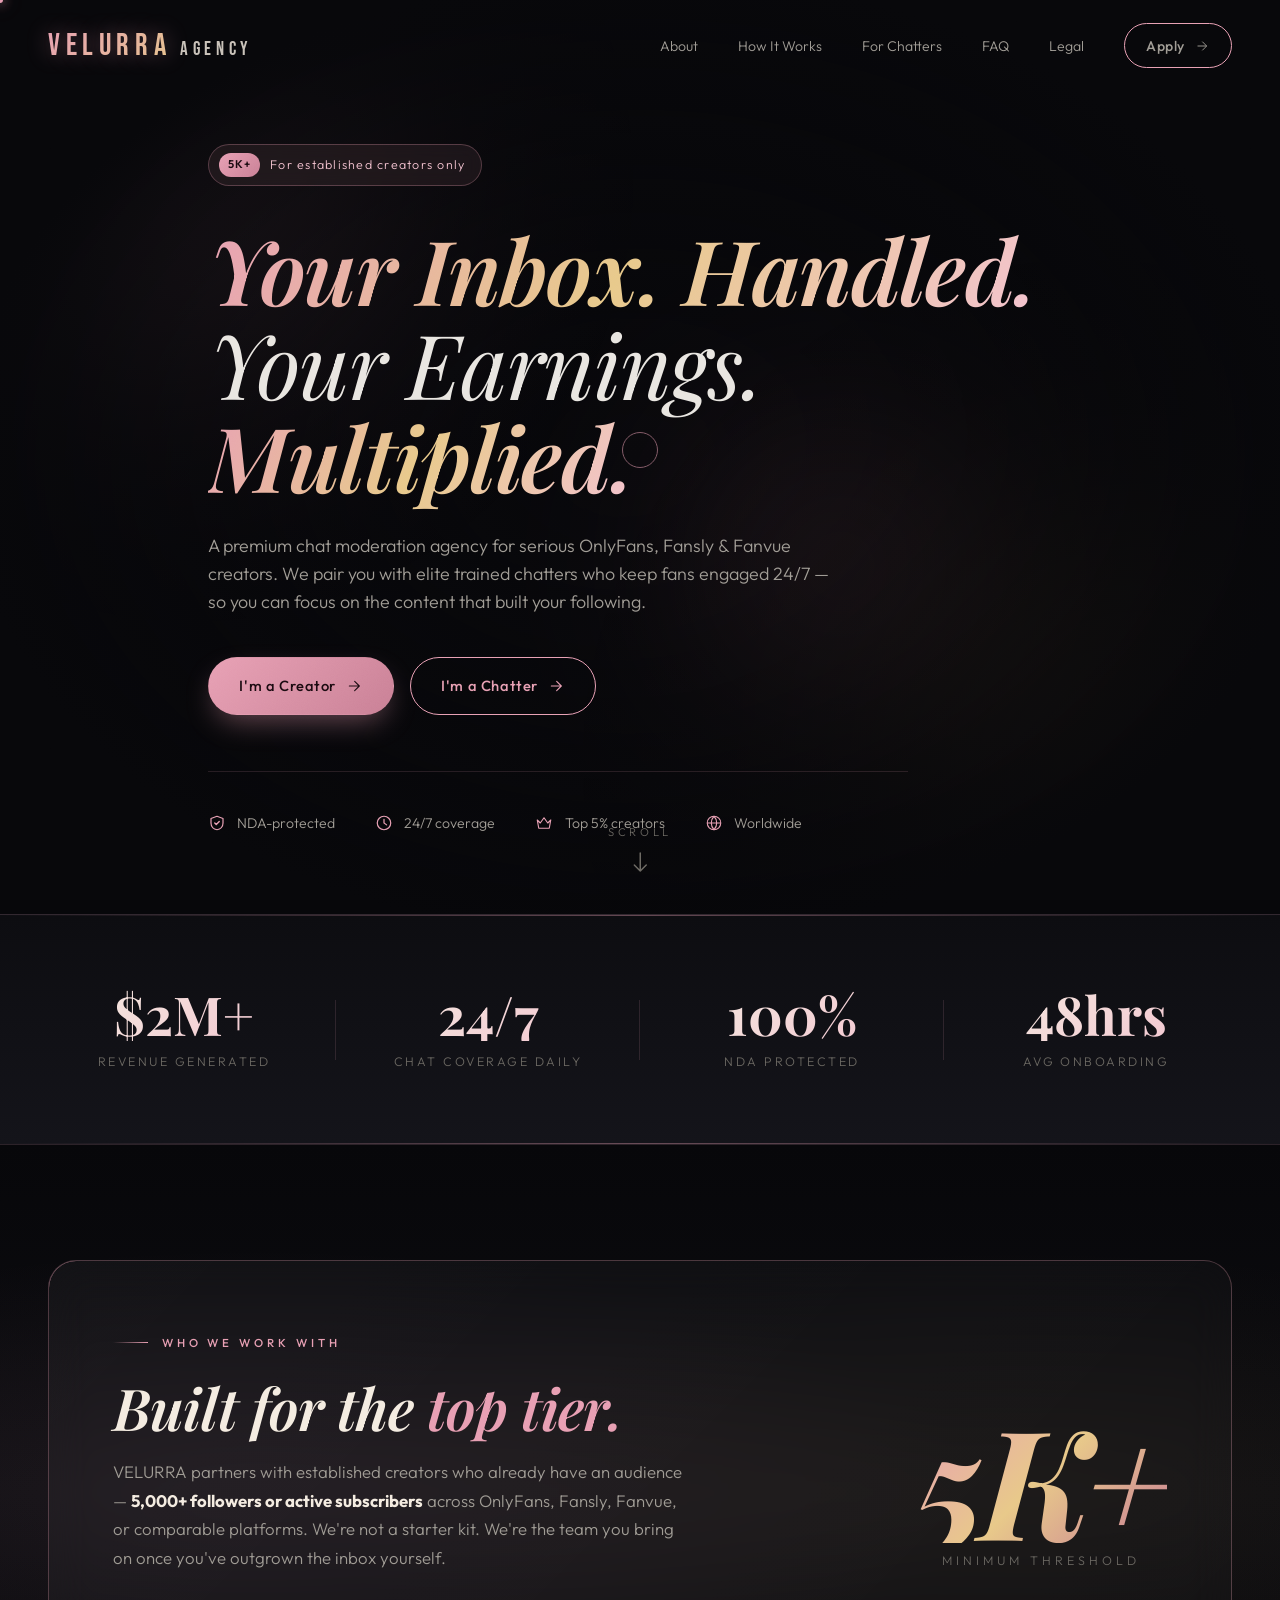
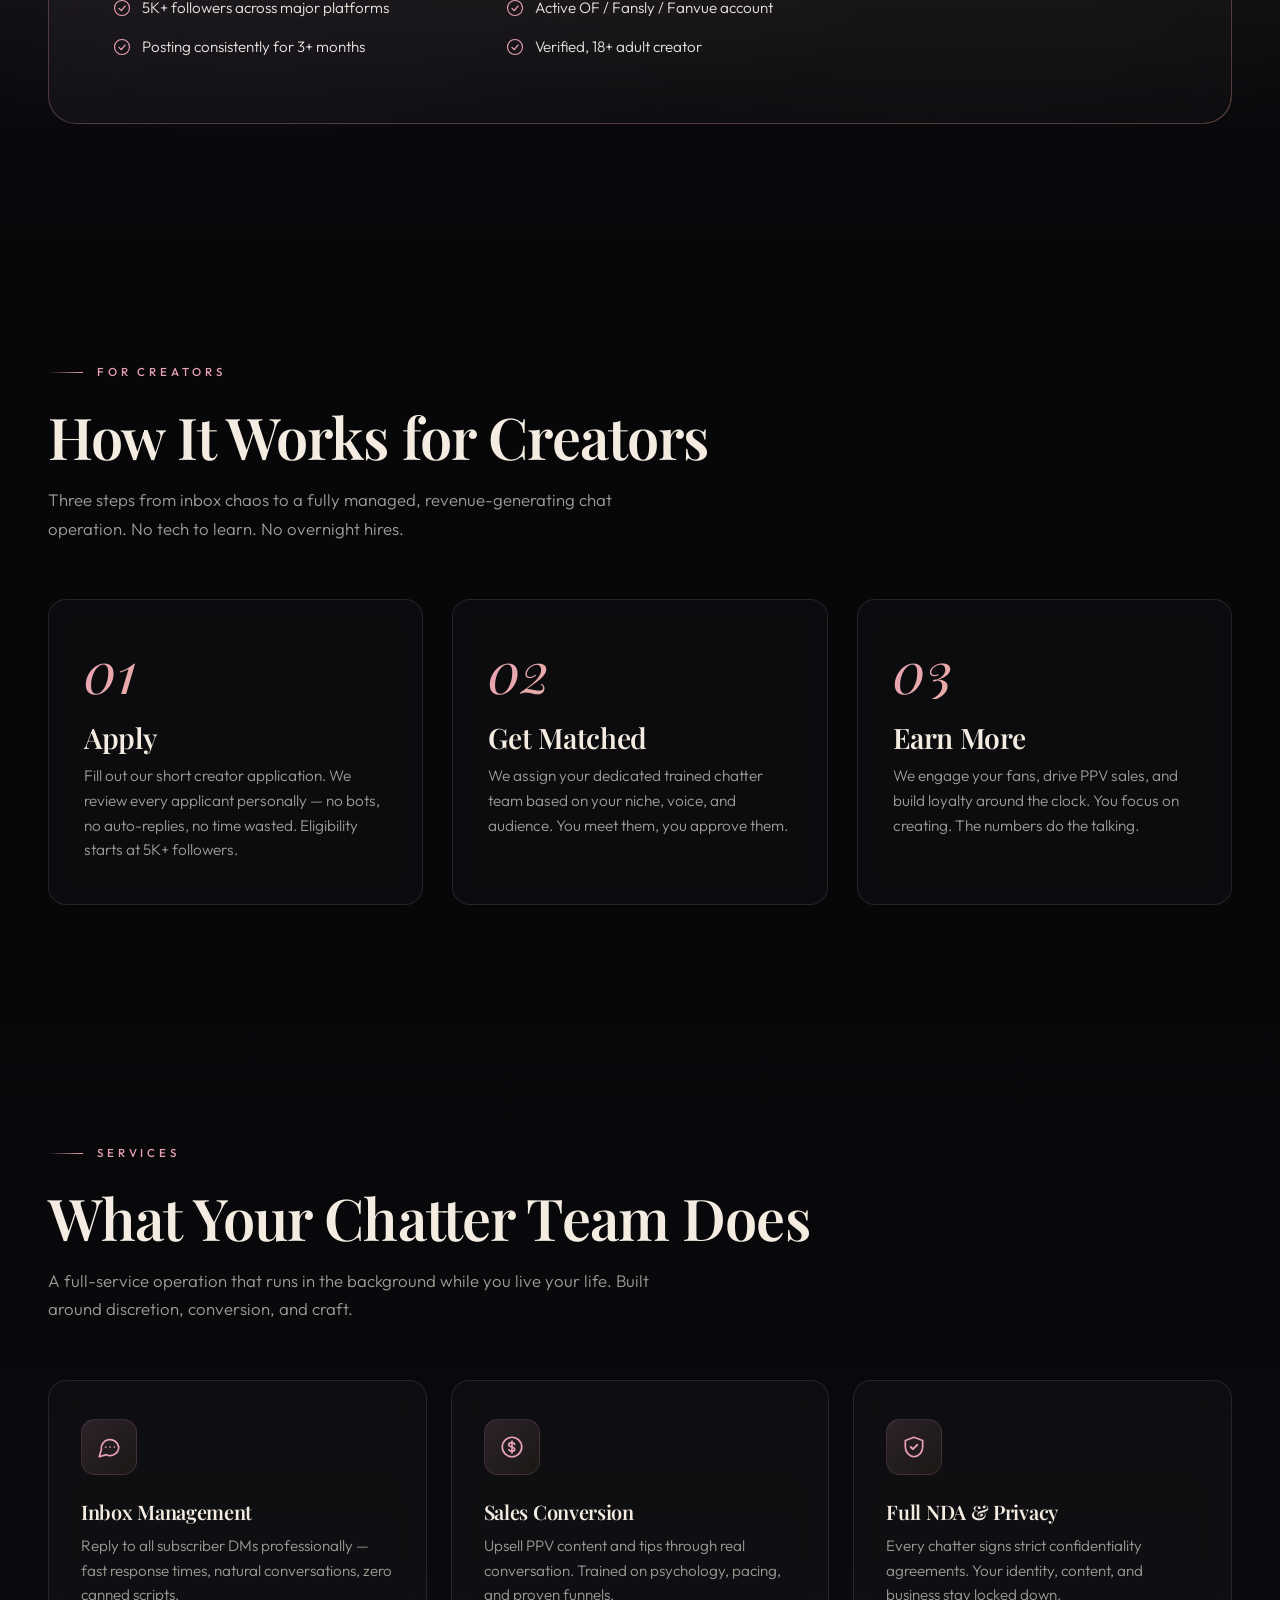
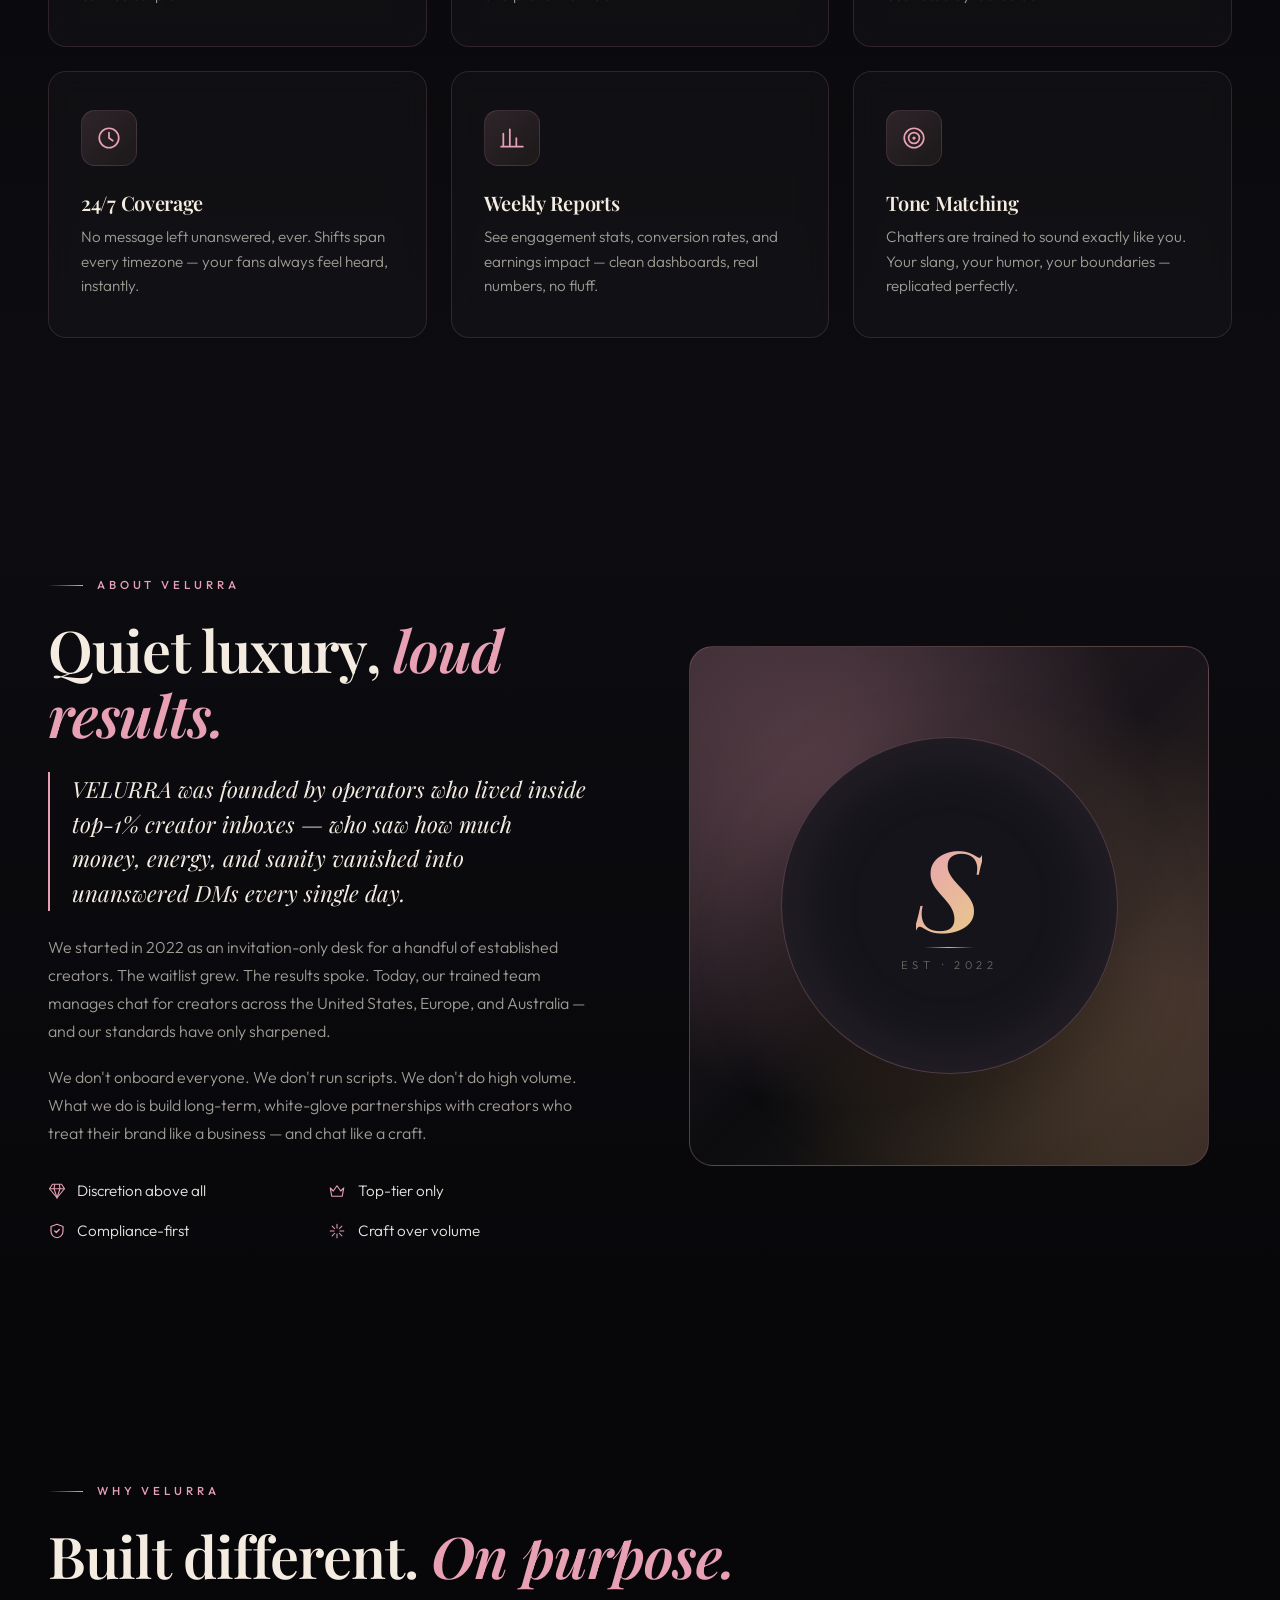
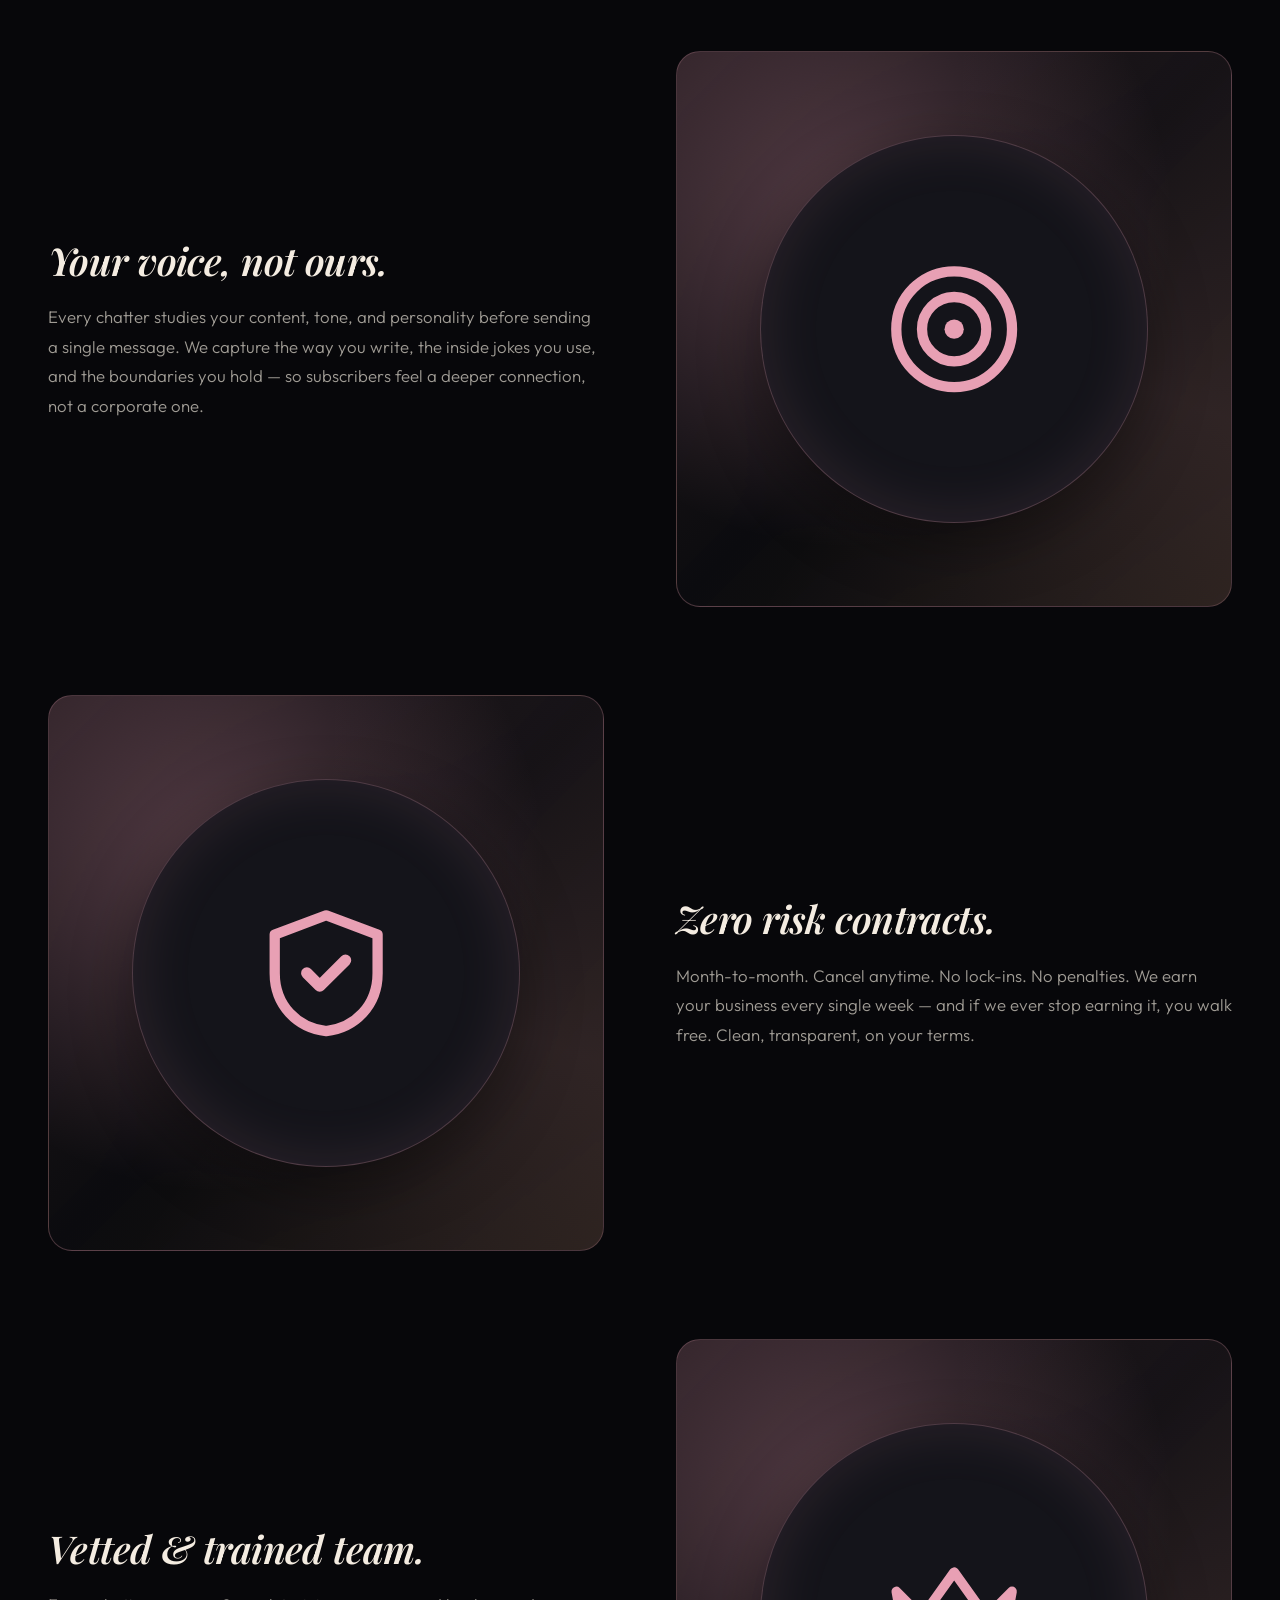
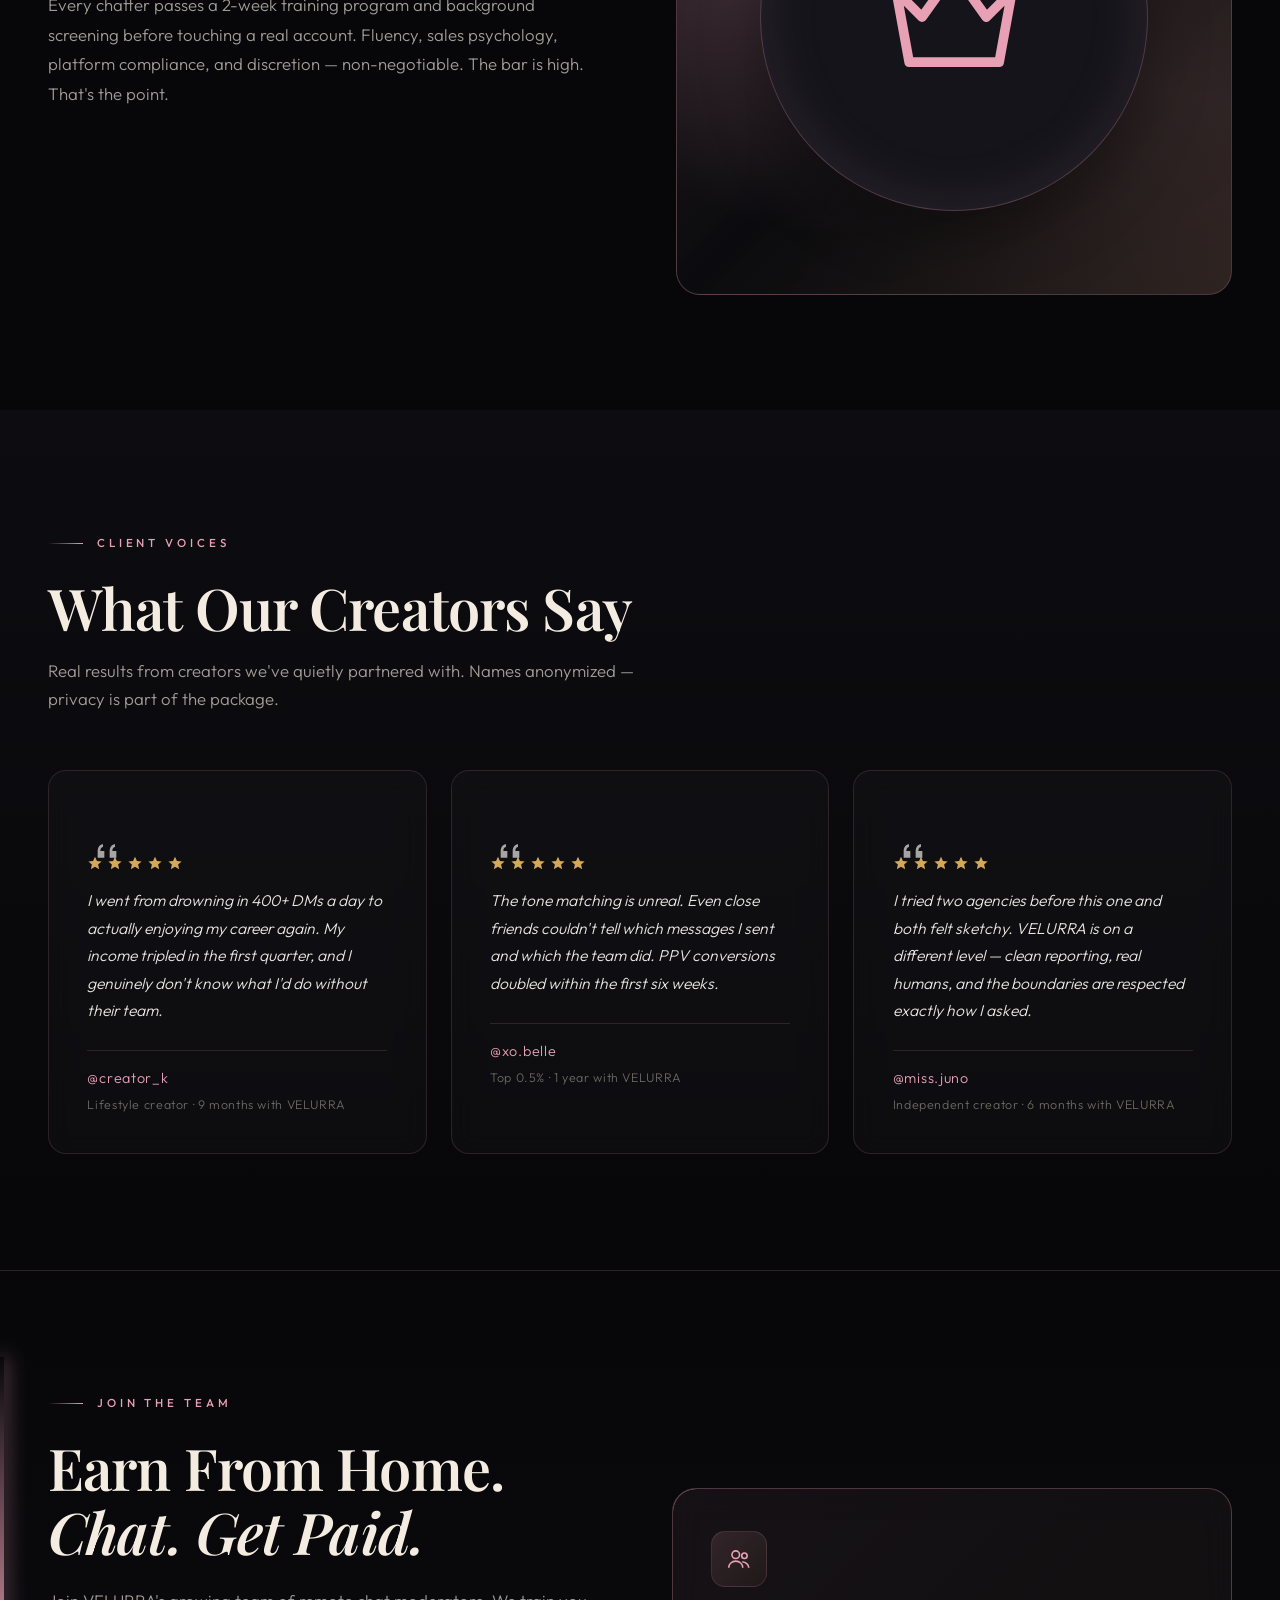
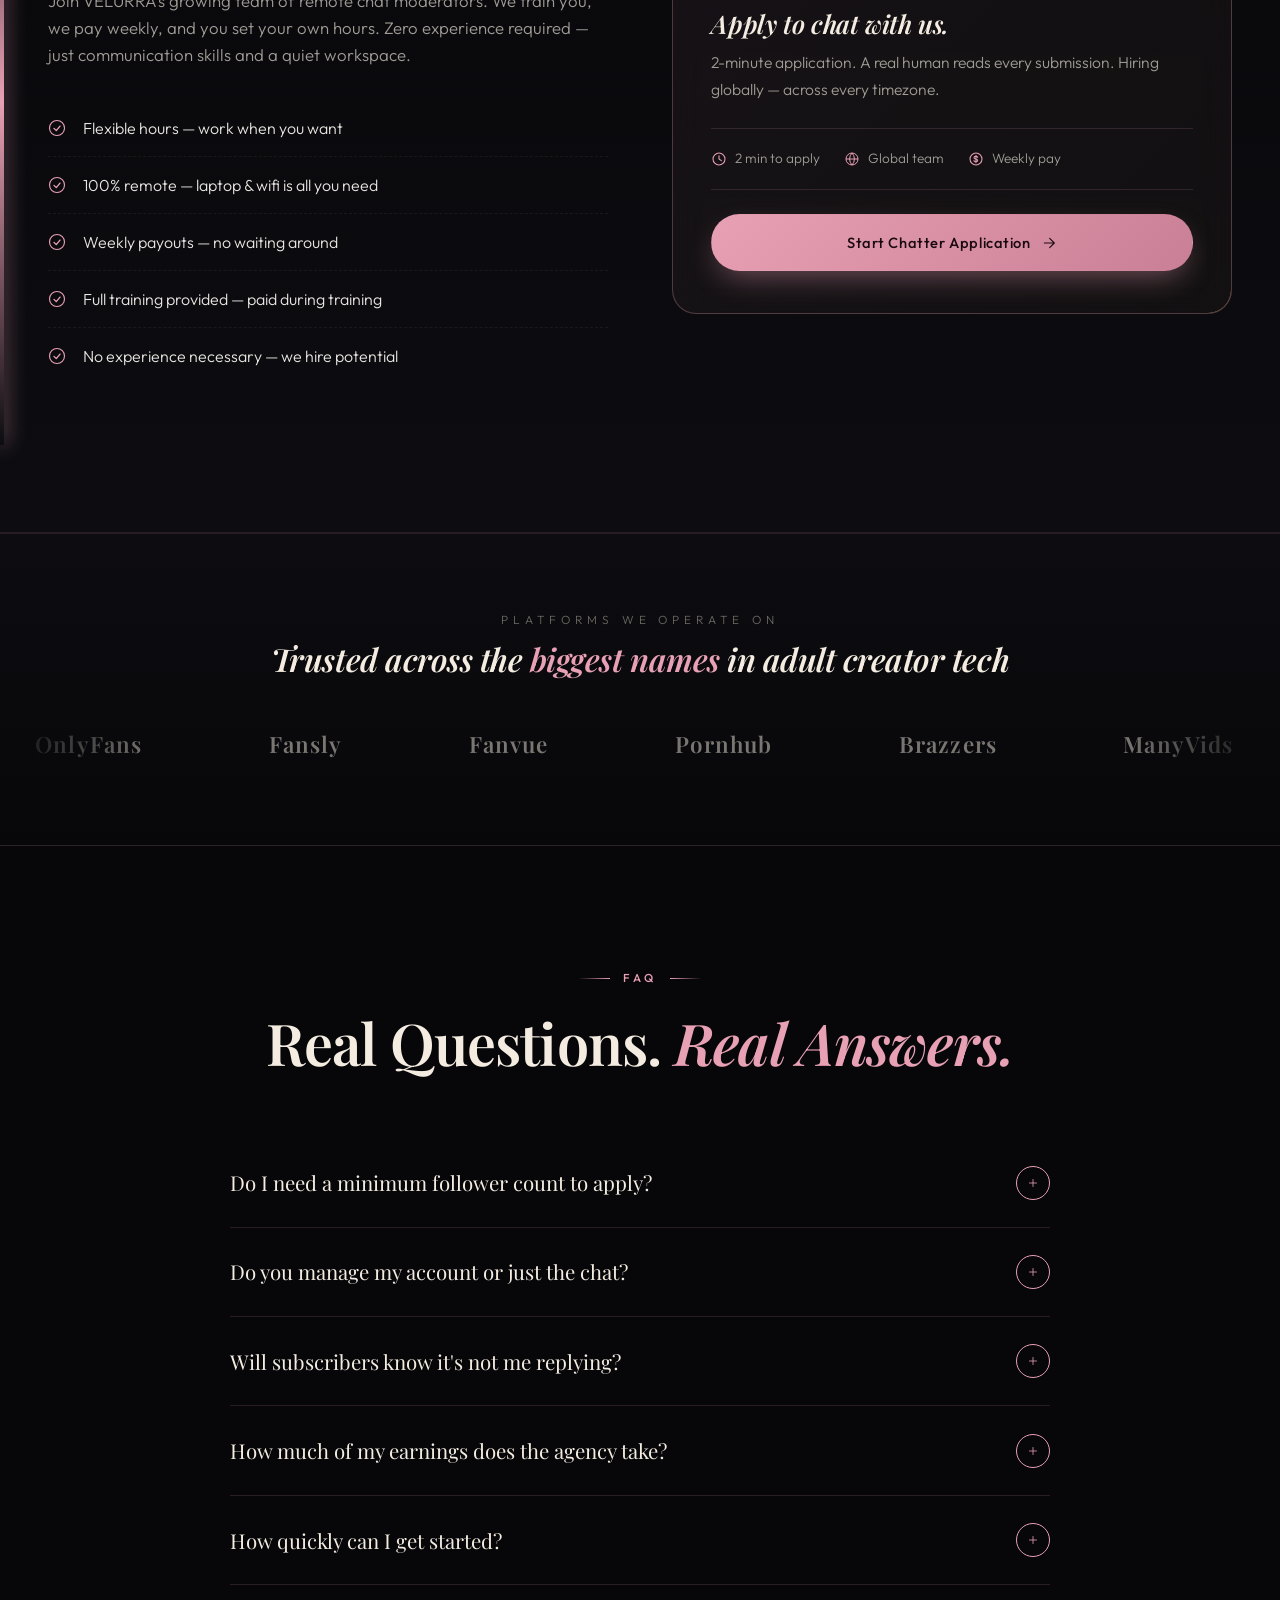
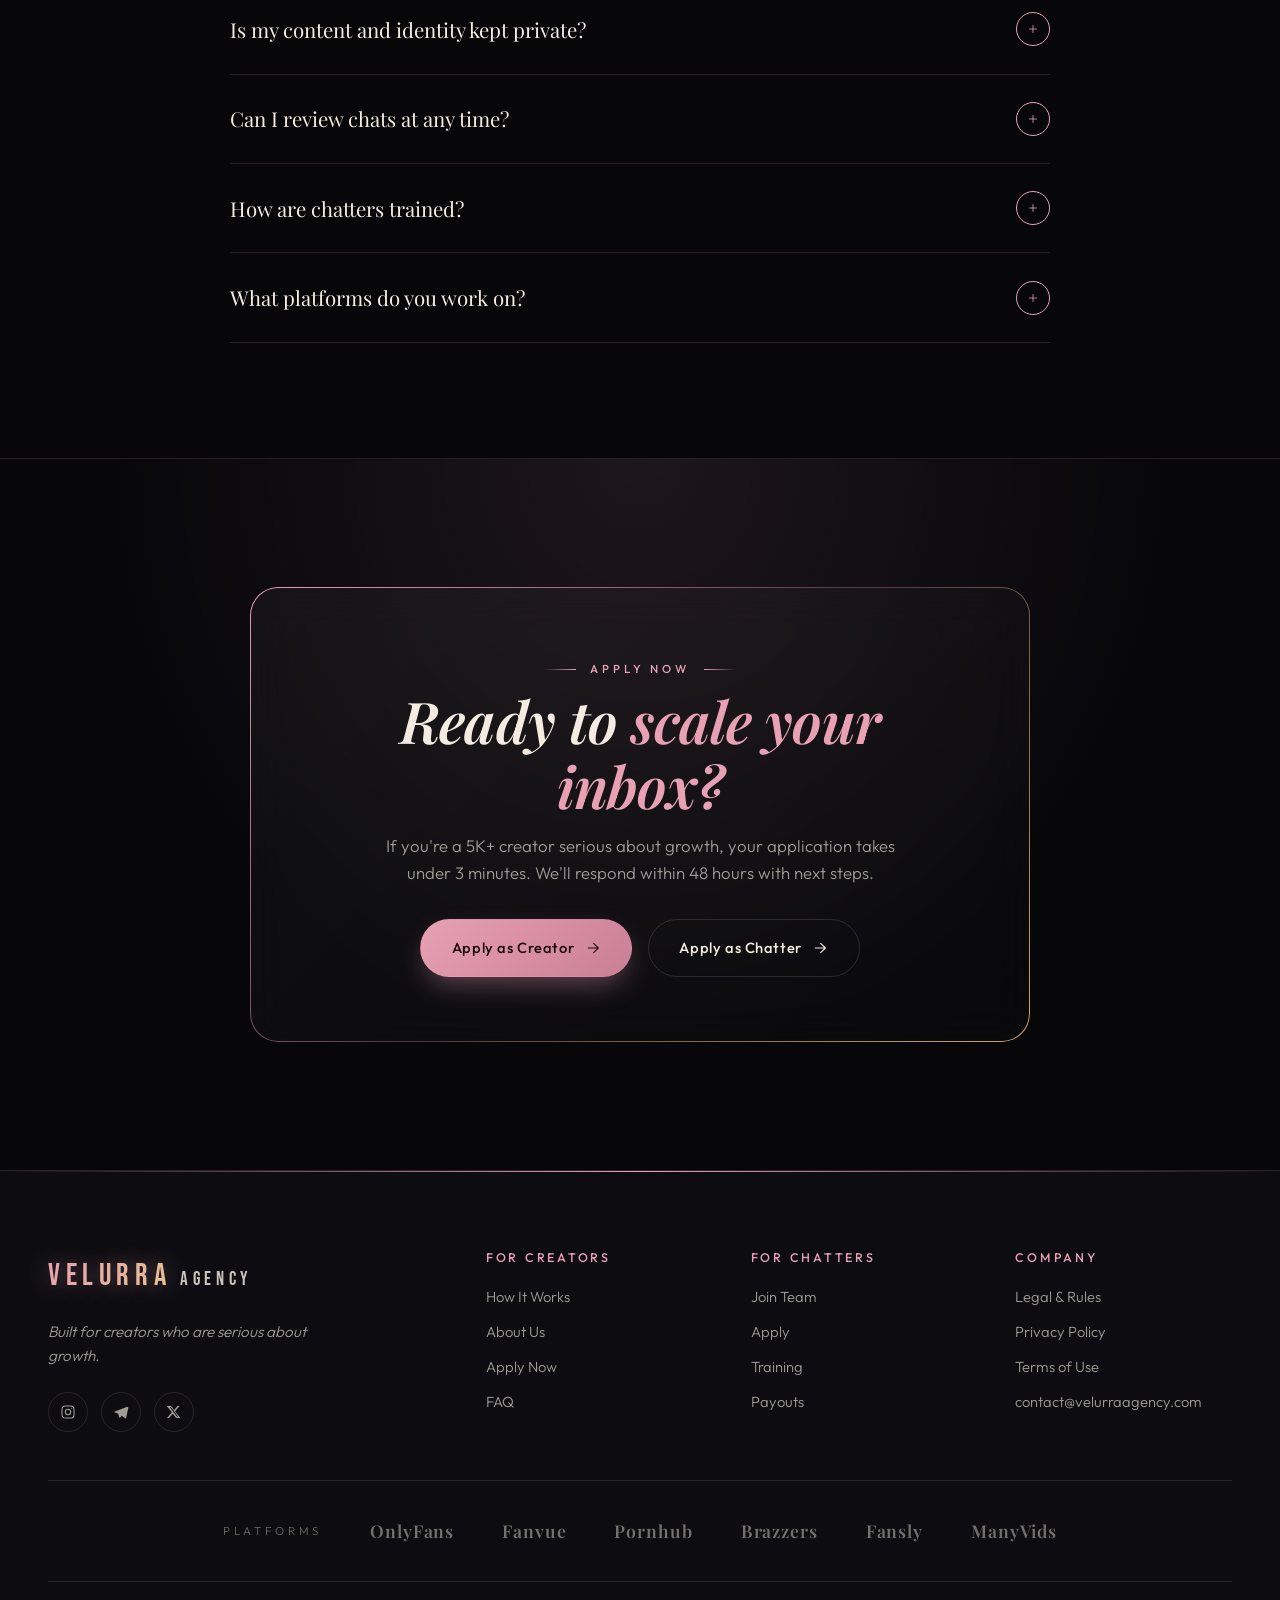
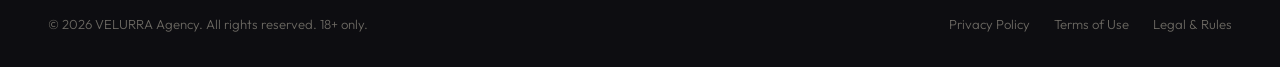
==== commit e29dfe56: "rebrand from Luxora Agency to Velurra Agency" ====
--- a/index.html
+++ b/index.html
@@ -3,8 +3,8 @@
 <head>
 <meta charset="UTF-8" />
 <meta name="viewport" content="width=device-width, initial-scale=1.0" />
-<meta name="description" content="LUXORA Agency — Premium chat moderation for OnlyFans, Fansly &amp; Fanvue creators with 5K+ followers. Elite trained chatters that engage your fans 24/7." />
-<title>LUXORA Agency — Your Inbox. Handled. Your Earnings. Multiplied.</title>
+<meta name="description" content="VELURRA Agency — Premium chat moderation for OnlyFans, Fansly &amp; Fanvue creators with 5K+ followers. Elite trained chatters that engage your fans 24/7." />
+<title>VELURRA Agency — Your Inbox. Handled. Your Earnings. Multiplied.</title>
 
 <link rel="preconnect" href="https://fonts.googleapis.com">
 <link rel="preconnect" href="https://fonts.gstatic.com" crossorigin>
@@ -49,8 +49,8 @@
 <!-- ===== NAV ===== -->
 <nav class="nav" id="nav">
   <div class="container nav-inner">
-    <a href="#top" class="logo" aria-label="LUXORA Agency home">
-      <span class="luxora">LUXORA</span><span class="agency">AGENCY</span>
+    <a href="#top" class="logo" aria-label="VELURRA Agency home">
+      <span class="velurra">VELURRA</span><span class="agency">AGENCY</span>
     </a>
     <ul class="nav-links" id="navLinks">
       <li><a href="#about">About</a></li>
@@ -133,7 +133,7 @@
       <div class="eligibility-text">
         <span class="eyebrow">Who we work with</span>
         <h2 class="section-title">Built for the <em>top tier.</em></h2>
-        <p>LUXORA partners with established creators who already have an audience — <strong style="color:var(--cream);">5,000+ followers or active subscribers</strong> across OnlyFans, Fansly, Fanvue, or comparable platforms. We're not a starter kit. We're the team you bring on once you've outgrown the inbox yourself.</p>
+        <p>VELURRA partners with established creators who already have an audience — <strong style="color:var(--cream);">5,000+ followers or active subscribers</strong> across OnlyFans, Fansly, Fanvue, or comparable platforms. We're not a starter kit. We're the team you bring on once you've outgrown the inbox yourself.</p>
         <ul class="eligibility-criteria">
           <li><svg class="icon"><use href="#i-check-circle"/></svg><span>5K+ followers across major platforms</span></li>
           <li><svg class="icon"><use href="#i-check-circle"/></svg><span>Active OF / Fansly / Fanvue account</span></li>
@@ -221,9 +221,9 @@
   <div class="container">
     <div class="about-grid">
       <div class="about-text">
-        <span class="eyebrow reveal">About LUXORA</span>
+        <span class="eyebrow reveal">About VELURRA</span>
         <h2 class="section-title reveal">Quiet luxury, <em>loud results.</em></h2>
-        <p class="lede reveal delay-1">LUXORA was founded by operators who lived inside top-1% creator inboxes — who saw how much money, energy, and sanity vanished into unanswered DMs every single day.</p>
+        <p class="lede reveal delay-1">VELURRA was founded by operators who lived inside top-1% creator inboxes — who saw how much money, energy, and sanity vanished into unanswered DMs every single day.</p>
         <p class="reveal delay-2">We started in 2022 as an invitation-only desk for a handful of established creators. The waitlist grew. The results spoke. Today, our trained team manages chat for creators across the United States, Europe, and Australia — and our standards have only sharpened.</p>
         <p class="reveal delay-3">We don't onboard everyone. We don't run scripts. We don't do high volume. What we do is build long-term, white-glove partnerships with creators who treat their brand like a business — and chat like a craft.</p>
         <ul class="about-values reveal delay-4">
@@ -249,7 +249,7 @@
 <!-- ===== TRUST ===== -->
 <section class="section">
   <div class="container">
-    <span class="eyebrow reveal">Why LUXORA</span>
+    <span class="eyebrow reveal">Why VELURRA</span>
     <h2 class="section-title reveal" style="margin-bottom:4rem;">Built different. <em>On purpose.</em></h2>
 
     <div class="trust-row">
@@ -291,7 +291,7 @@
           <svg><use href="#i-star"/></svg><svg><use href="#i-star"/></svg><svg><use href="#i-star"/></svg><svg><use href="#i-star"/></svg><svg><use href="#i-star"/></svg>
         </div>
         <p class="testimonial-text">I went from drowning in 400+ DMs a day to actually enjoying my career again. My income tripled in the first quarter, and I genuinely don't know what I'd do without their team.</p>
-        <div class="testimonial-author">@creator_k <span class="testimonial-meta">Lifestyle creator · 9 months with LUXORA</span></div>
+        <div class="testimonial-author">@creator_k <span class="testimonial-meta">Lifestyle creator · 9 months with VELURRA</span></div>
       </article>
       <article class="testimonial reveal delay-1">
         <div class="quote-mark"><svg width="40" height="32"><use href="#i-quote"/></svg></div>
@@ -299,15 +299,15 @@
           <svg><use href="#i-star"/></svg><svg><use href="#i-star"/></svg><svg><use href="#i-star"/></svg><svg><use href="#i-star"/></svg><svg><use href="#i-star"/></svg>
         </div>
         <p class="testimonial-text">The tone matching is unreal. Even close friends couldn't tell which messages I sent and which the team did. PPV conversions doubled within the first six weeks.</p>
-        <div class="testimonial-author">@xo.belle <span class="testimonial-meta">Top 0.5% · 1 year with LUXORA</span></div>
+        <div class="testimonial-author">@xo.belle <span class="testimonial-meta">Top 0.5% · 1 year with VELURRA</span></div>
       </article>
       <article class="testimonial reveal delay-2">
         <div class="quote-mark"><svg width="40" height="32"><use href="#i-quote"/></svg></div>
         <div class="stars">
           <svg><use href="#i-star"/></svg><svg><use href="#i-star"/></svg><svg><use href="#i-star"/></svg><svg><use href="#i-star"/></svg><svg><use href="#i-star"/></svg>
         </div>
-        <p class="testimonial-text">I tried two agencies before this one and both felt sketchy. LUXORA is on a different level — clean reporting, real humans, and the boundaries are respected exactly how I asked.</p>
-        <div class="testimonial-author">@miss.juno <span class="testimonial-meta">Independent creator · 6 months with LUXORA</span></div>
+        <p class="testimonial-text">I tried two agencies before this one and both felt sketchy. VELURRA is on a different level — clean reporting, real humans, and the boundaries are respected exactly how I asked.</p>
+        <div class="testimonial-author">@miss.juno <span class="testimonial-meta">Independent creator · 6 months with VELURRA</span></div>
       </article>
     </div>
   </div>
@@ -320,7 +320,7 @@
       <div class="chatters-text">
         <span class="eyebrow reveal">Join the team</span>
         <h2 class="reveal">Earn From Home. <em>Chat. Get Paid.</em></h2>
-        <p class="reveal delay-1" style="margin-top:1rem; font-size:1.05rem;">Join LUXORA's growing team of remote chat moderators. We train you, we pay weekly, and you set your own hours. Zero experience required — just communication skills and a quiet workspace.</p>
+        <p class="reveal delay-1" style="margin-top:1rem; font-size:1.05rem;">Join VELURRA's growing team of remote chat moderators. We train you, we pay weekly, and you set your own hours. Zero experience required — just communication skills and a quiet workspace.</p>
         <ul class="chatters-list reveal delay-2">
           <li><svg class="icon"><use href="#i-check-circle"/></svg>Flexible hours — work when you want</li>
           <li><svg class="icon"><use href="#i-check-circle"/></svg>100% remote — laptop &amp; wifi is all you need</li>
@@ -383,7 +383,7 @@
     <div class="faq-list reveal delay-1">
       <div class="faq-item">
         <button class="faq-q" aria-expanded="false">Do I need a minimum follower count to apply?<span class="toggle"><svg><use href="#i-plus"/></svg></span></button>
-        <div class="faq-a"><div class="faq-a-inner">Yes. LUXORA is built for established creators only — minimum 5,000 followers or active subscribers across OnlyFans, Fansly, Fanvue, or a comparable platform. If you're below that bar, save our link and come back when you've grown.</div></div>
+        <div class="faq-a"><div class="faq-a-inner">Yes. VELURRA is built for established creators only — minimum 5,000 followers or active subscribers across OnlyFans, Fansly, Fanvue, or a comparable platform. If you're below that bar, save our link and come back when you've grown.</div></div>
       </div>
       <div class="faq-item">
         <button class="faq-q" aria-expanded="false">Do you manage my account or just the chat?<span class="toggle"><svg><use href="#i-plus"/></svg></span></button>
@@ -441,7 +441,7 @@
   <div class="container">
     <div class="footer-top">
       <div class="footer-brand">
-        <a href="#top" class="logo"><span class="luxora">LUXORA</span><span class="agency">AGENCY</span></a>
+        <a href="#top" class="logo"><span class="velurra">VELURRA</span><span class="agency">AGENCY</span></a>
         <p>Built for creators who are serious about growth.</p>
         <div class="socials">
           <a href="#" class="social" aria-label="Instagram"><svg><use href="#i-instagram"/></svg></a>
@@ -473,7 +473,7 @@
           <li><a href="legal.html">Legal &amp; Rules</a></li>
           <li><a href="legal.html#privacy">Privacy Policy</a></li>
           <li><a href="legal.html#terms">Terms of Use</a></li>
-          <li><a href="mailto:contact@luxoraagency.com">contact@luxoraagency.com</a></li>
+          <li><a href="mailto:contact@velurraagency.com">contact@velurraagency.com</a></li>
         </ul>
       </div>
     </div>
@@ -489,7 +489,7 @@
     </div>
 
     <div class="footer-bot">
-      <p>© <span id="year"></span> LUXORA Agency. All rights reserved. 18+ only.</p>
+      <p>© <span id="year"></span> VELURRA Agency. All rights reserved. 18+ only.</p>
       <div class="footer-legal">
         <a href="legal.html#privacy">Privacy Policy</a>
         <a href="legal.html#terms">Terms of Use</a>
--- a/styles.css
+++ b/styles.css
@@ -1,5 +1,5 @@
 /* ================================================================
-   LUXORA AGENCY — SHARED STYLES
+   VELURRA AGENCY — SHARED STYLES
    ================================================================ */
 
 :root {
@@ -356,7 +356,7 @@
   align-items: baseline;
   gap: 0.55rem;
 }
-.logo .luxora {
+.logo .velurra {
   color: var(--rose);
   text-shadow: 0 0 22px rgba(232,160,180,0.45);
   background: linear-gradient(135deg, var(--rose), var(--gold-soft));
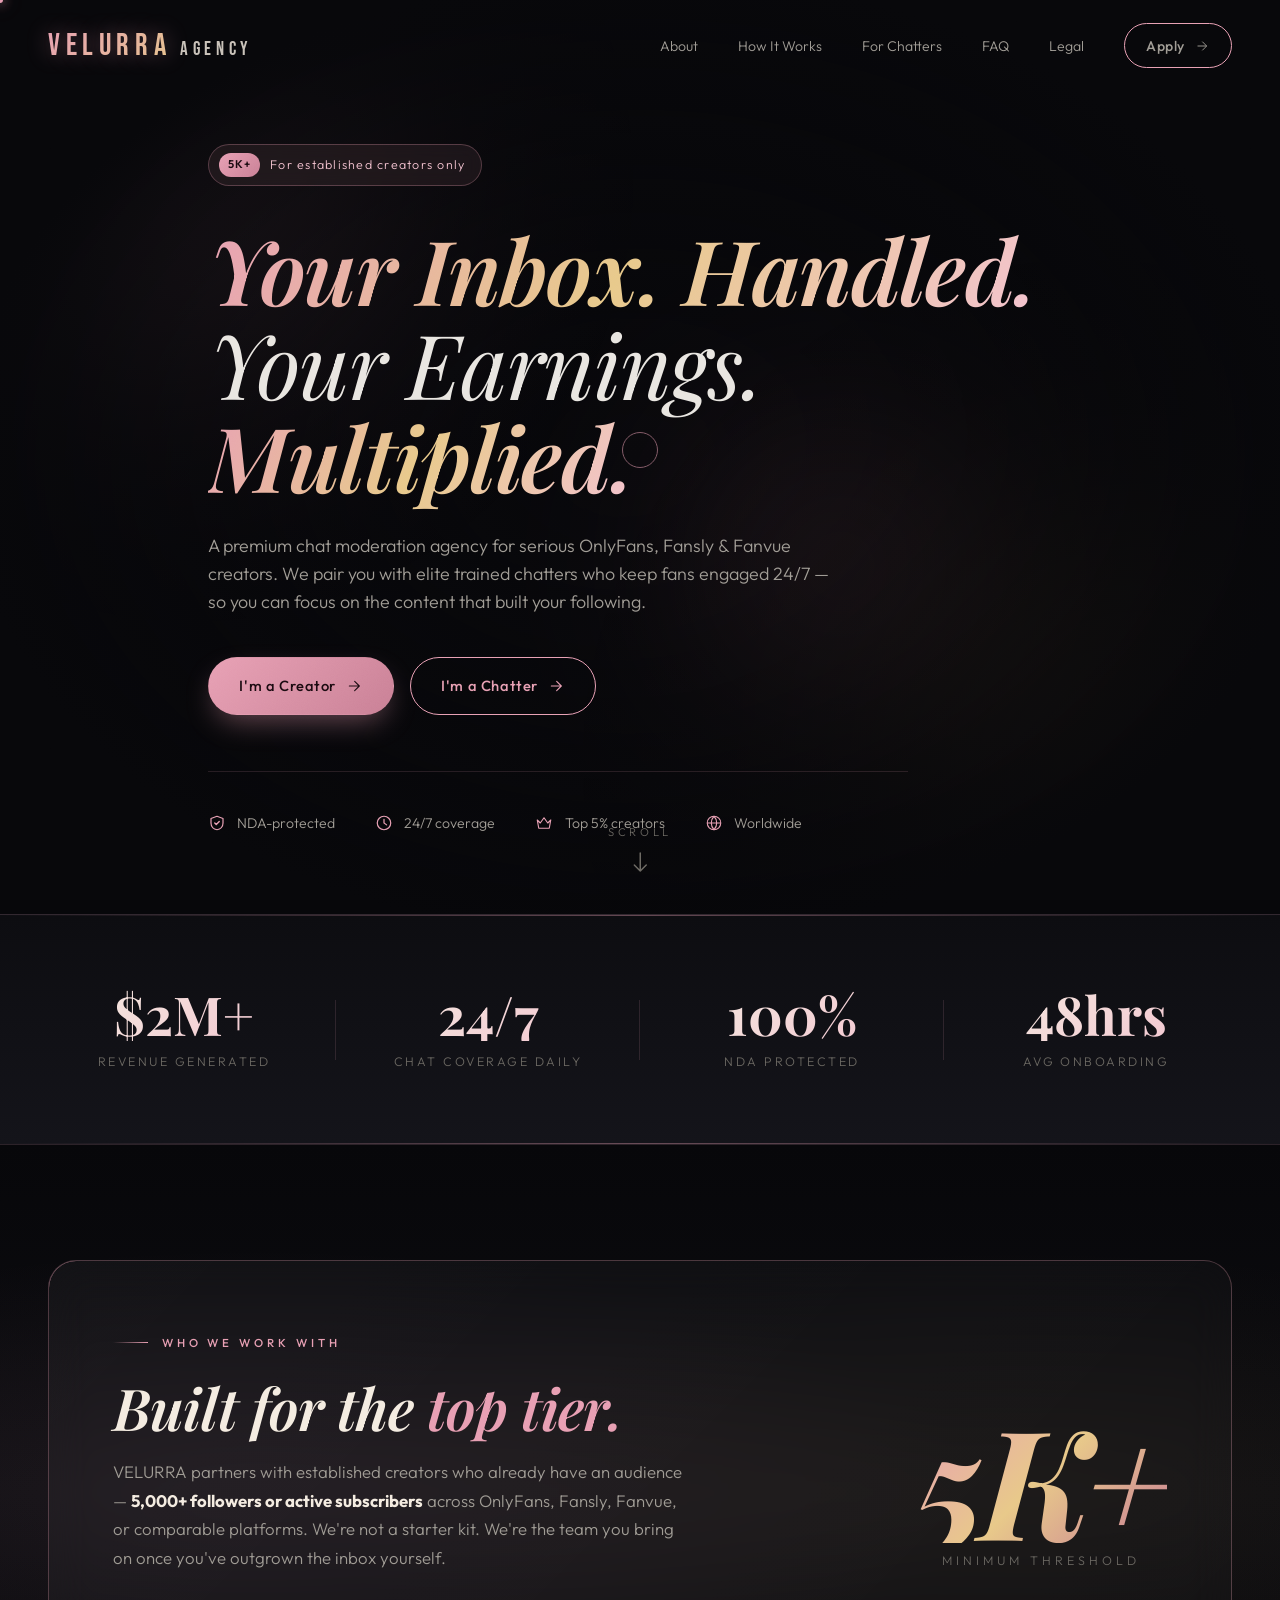
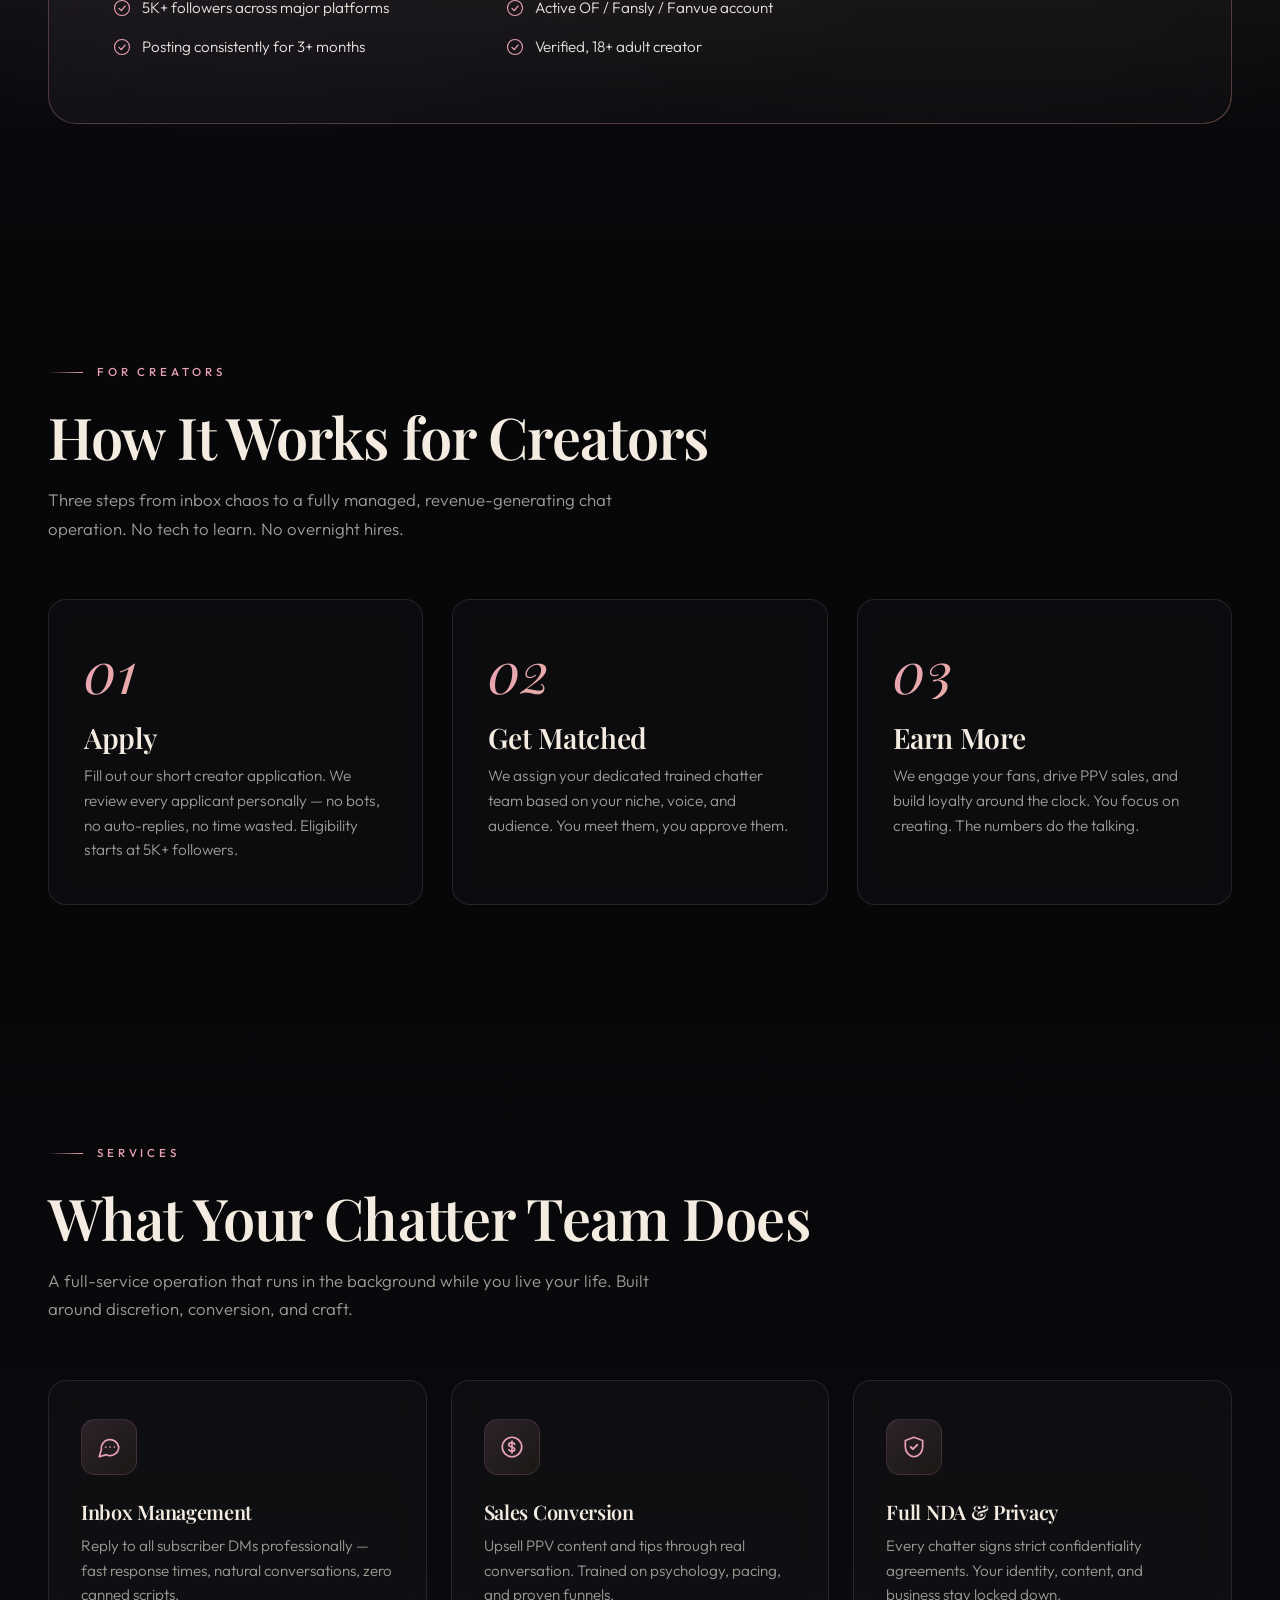
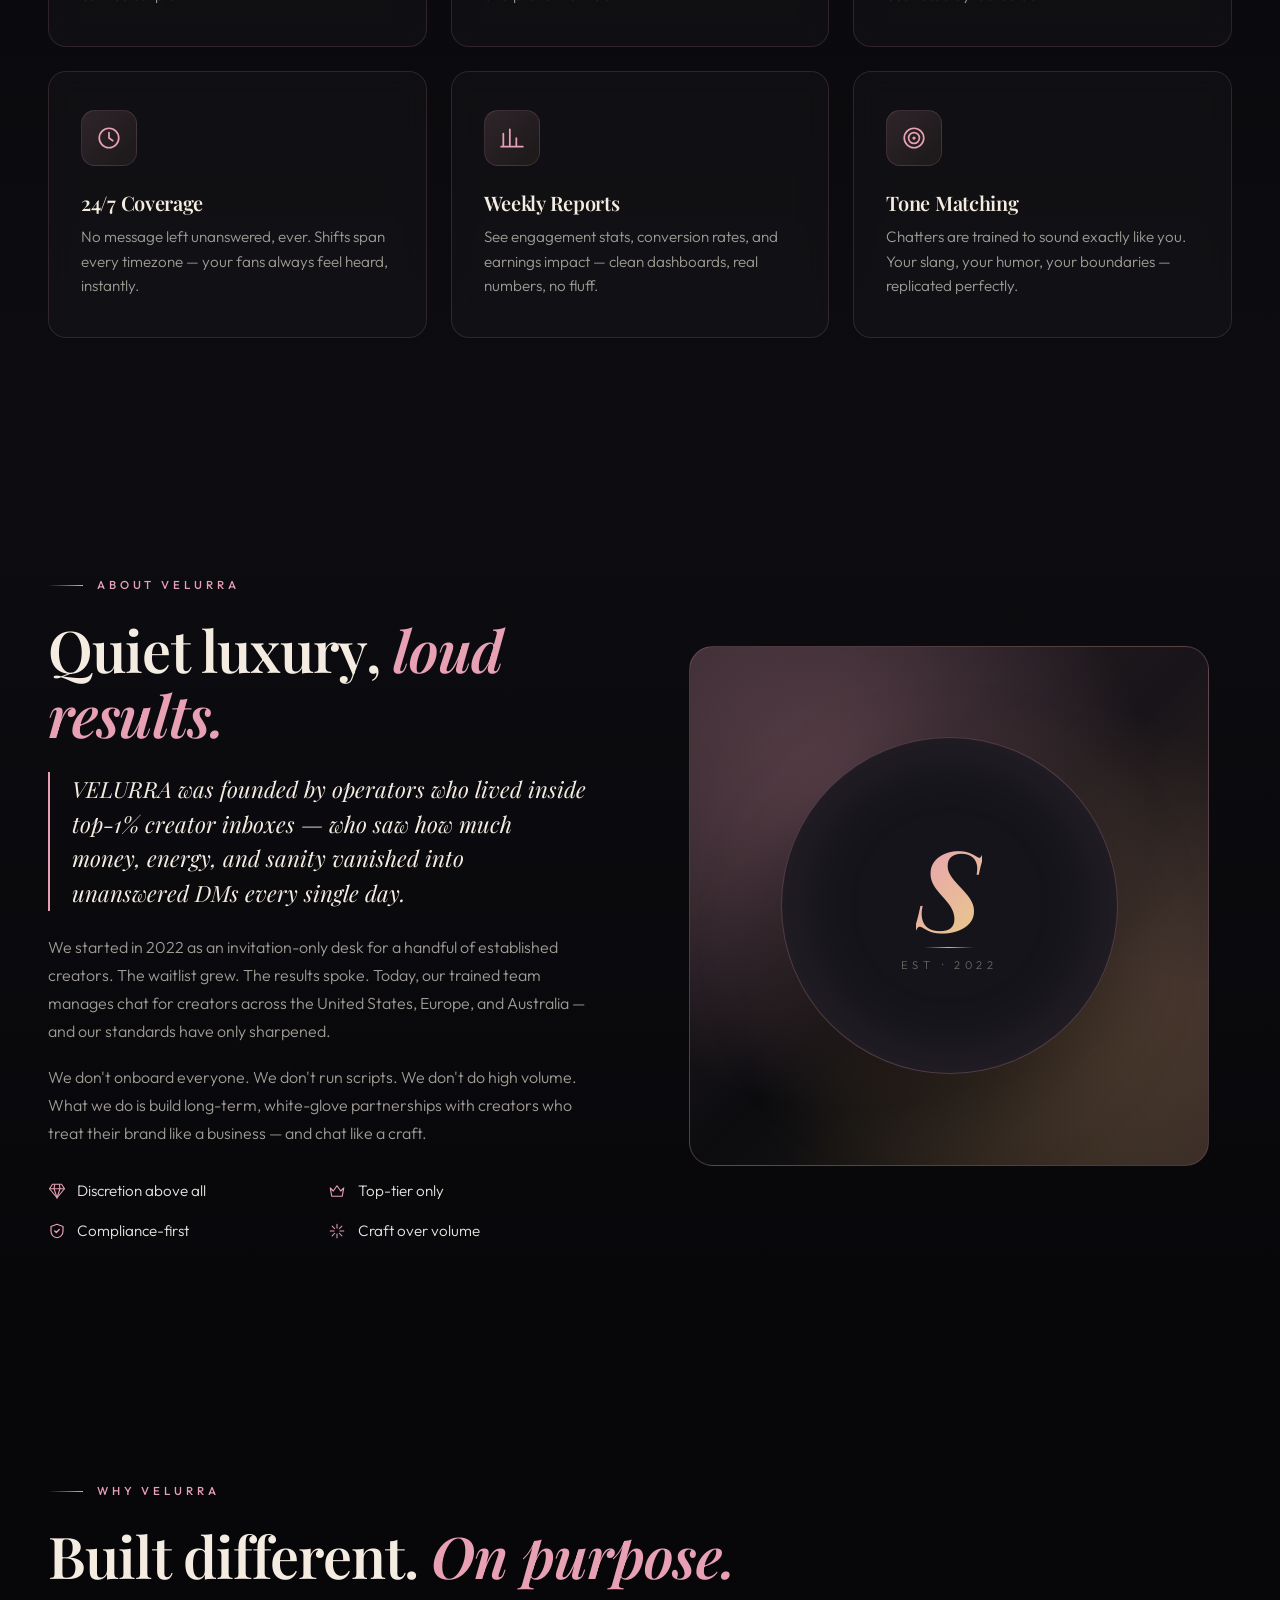
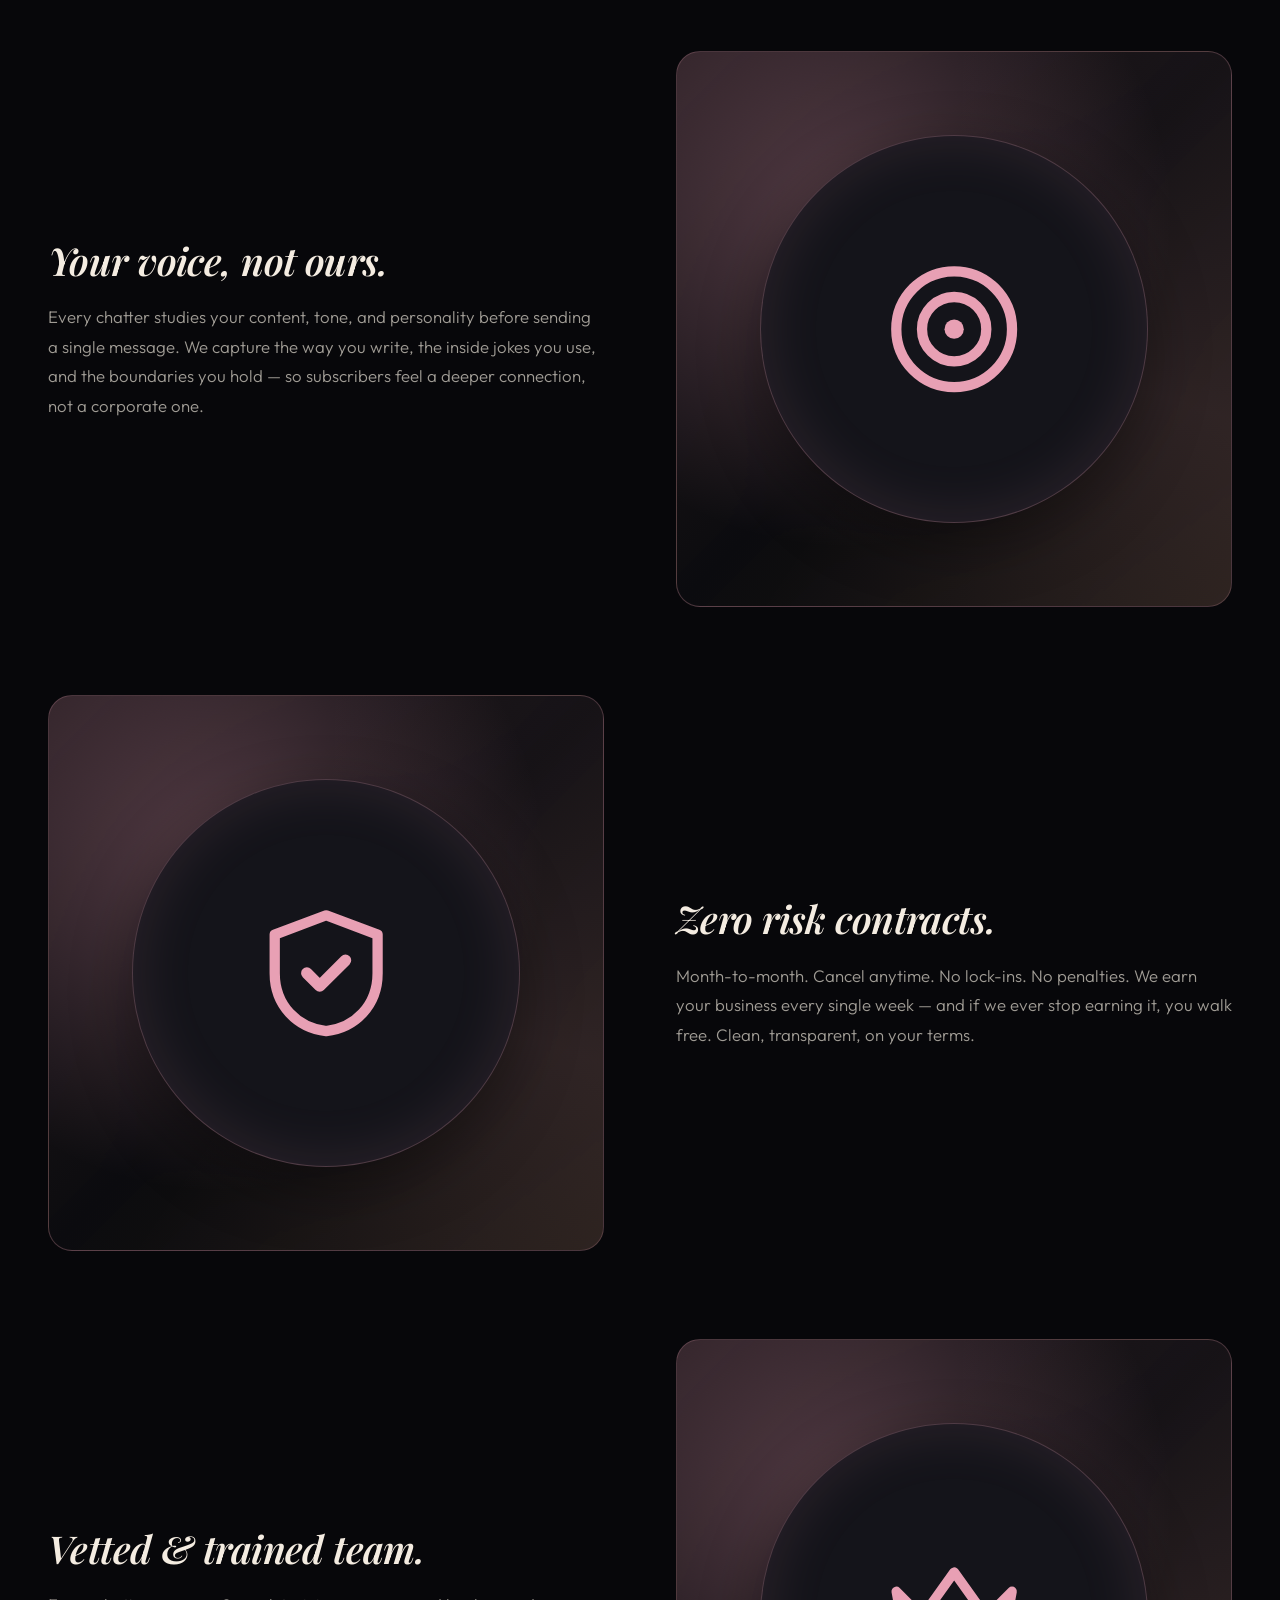
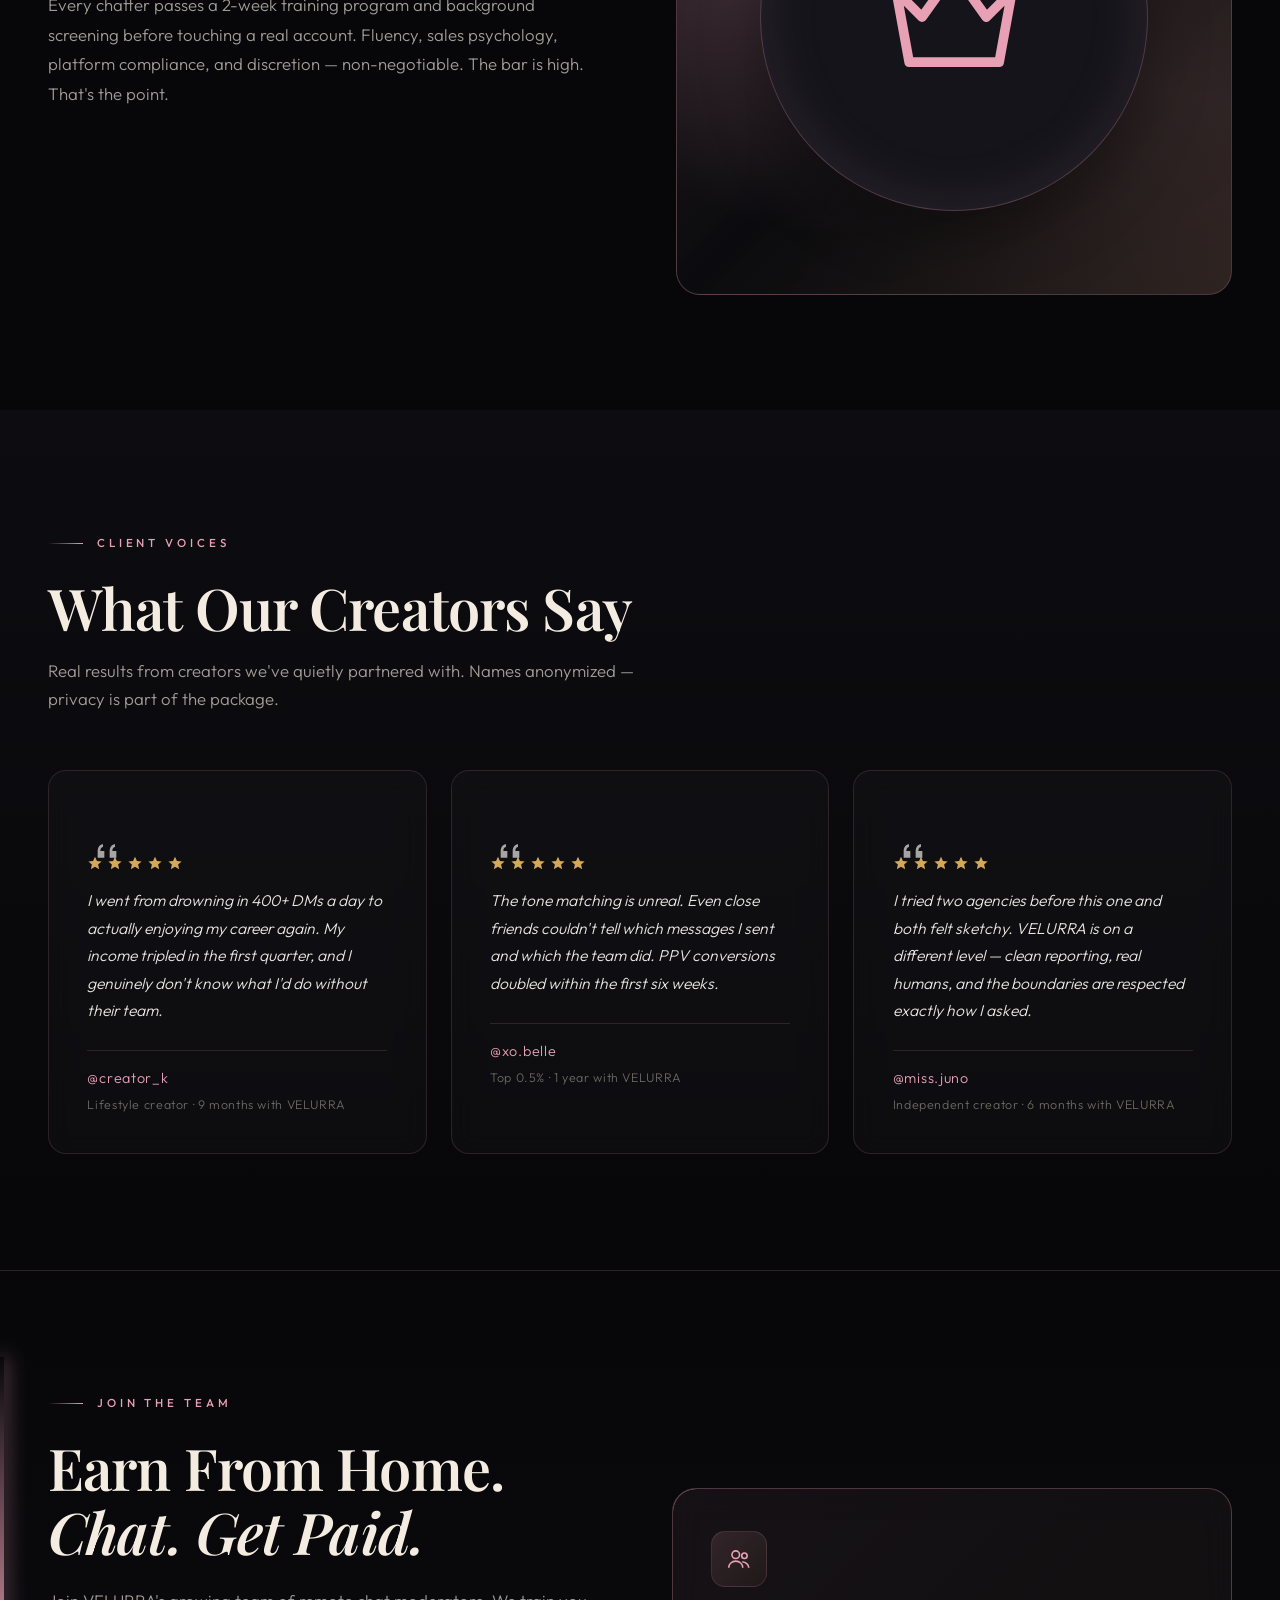
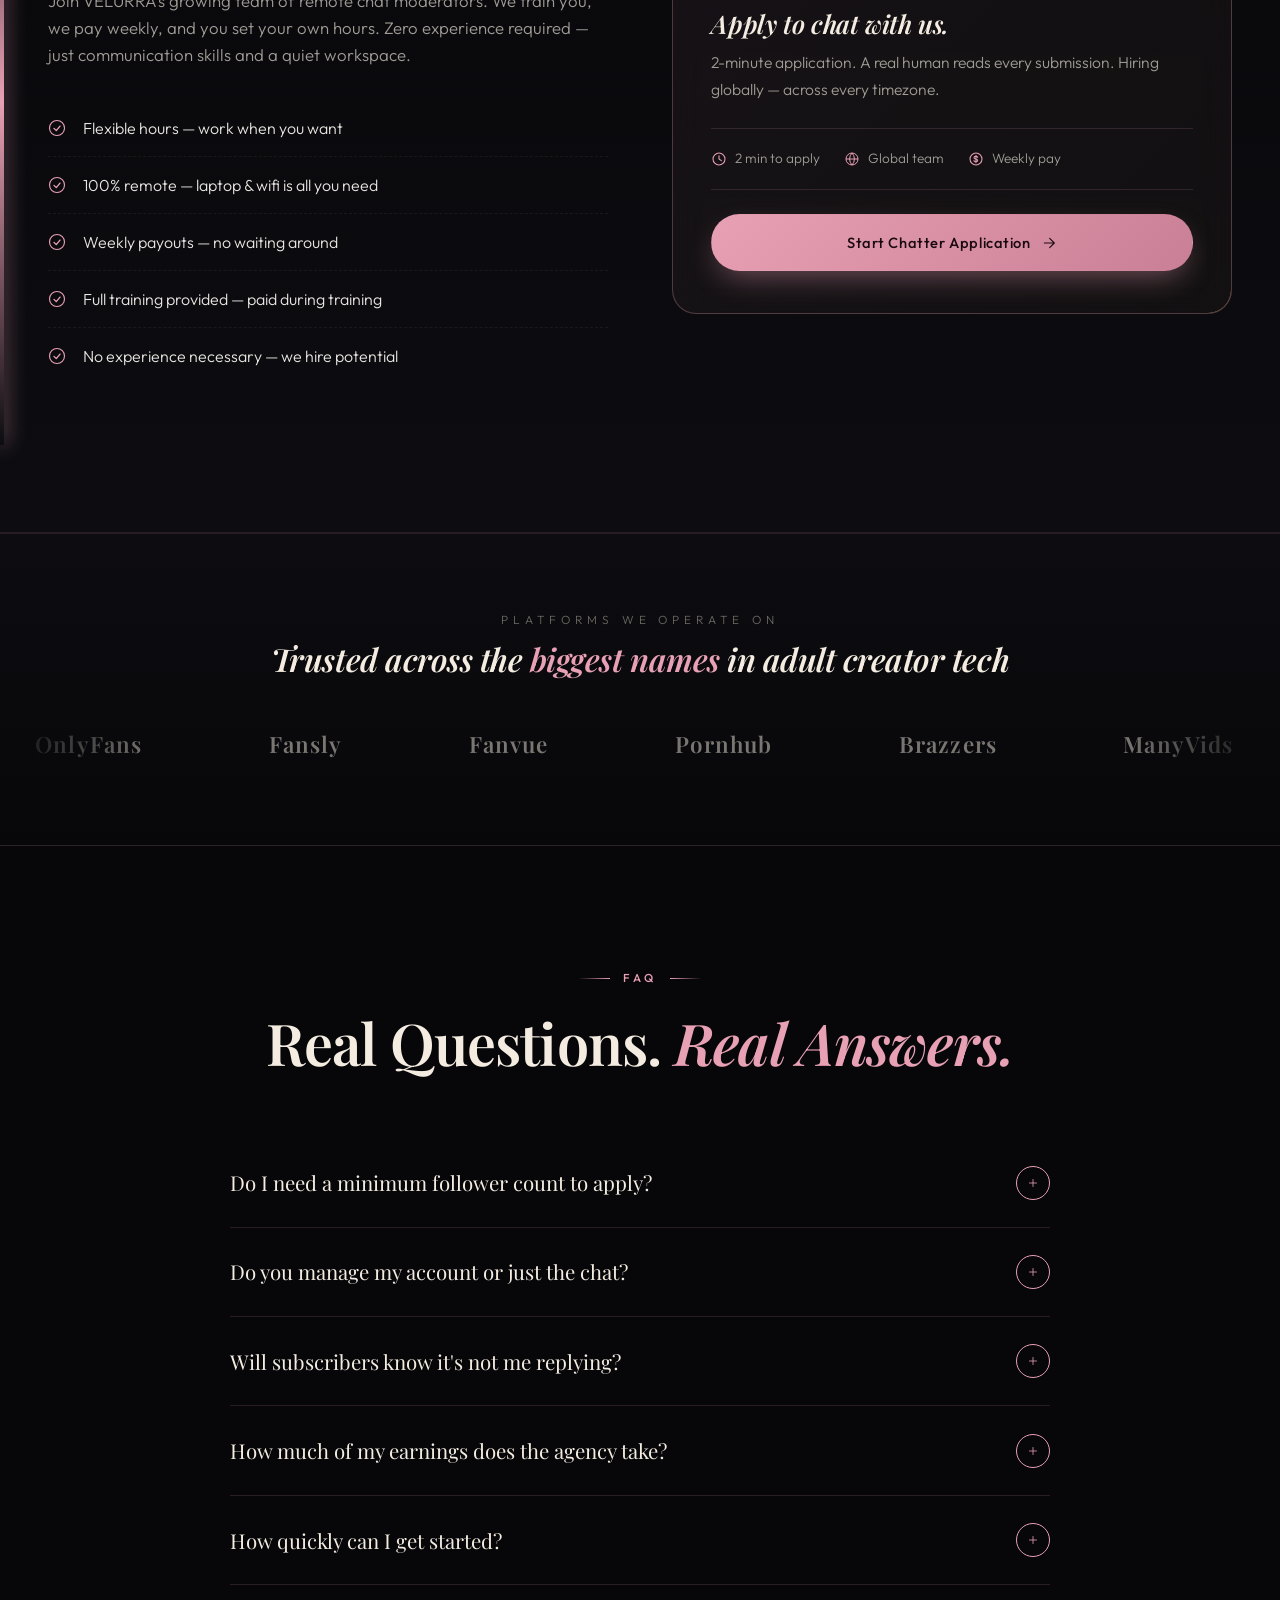
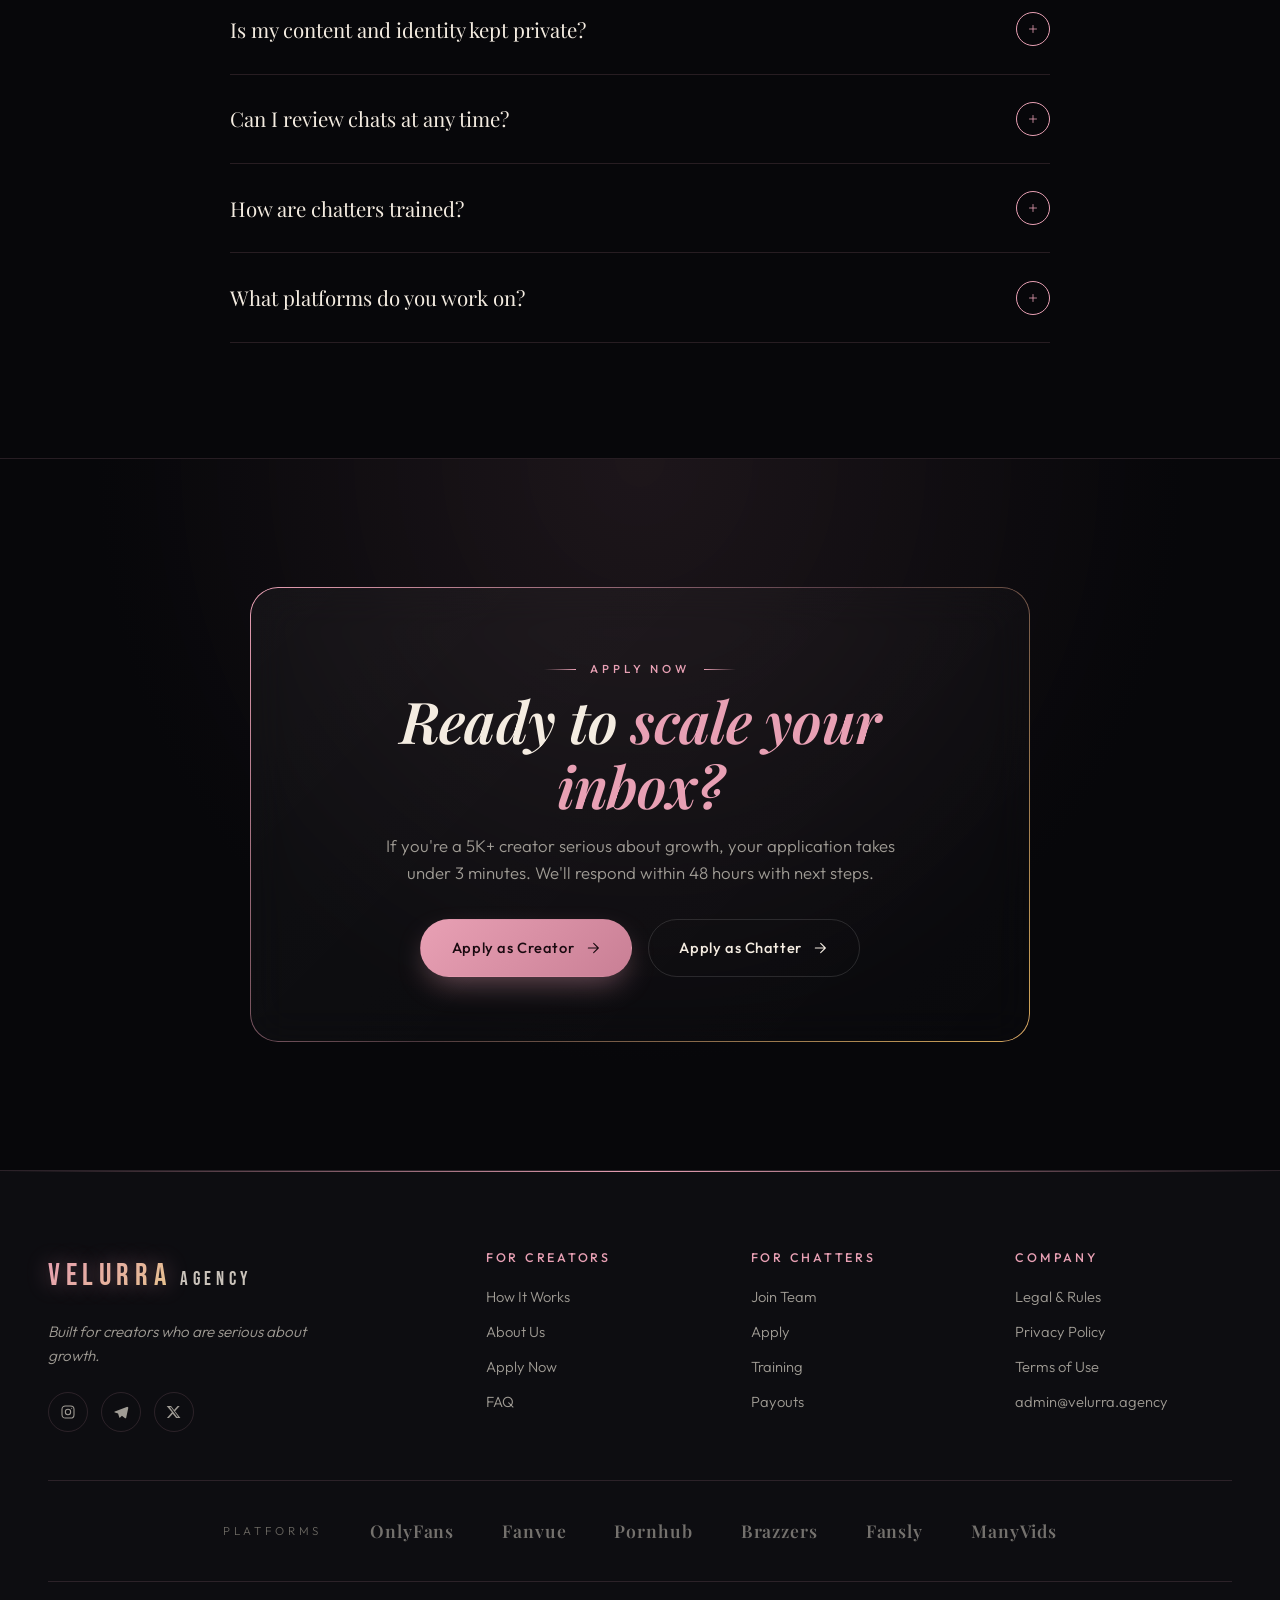
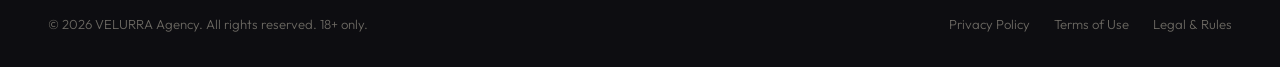
==== commit b4615311: "wire application forms to Web3Forms and consolidate contact email to admin@velurra.agency" ====
--- a/index.html
+++ b/index.html
@@ -473,7 +473,7 @@
           <li><a href="legal.html">Legal &amp; Rules</a></li>
           <li><a href="legal.html#privacy">Privacy Policy</a></li>
           <li><a href="legal.html#terms">Terms of Use</a></li>
-          <li><a href="mailto:contact@velurraagency.com">contact@velurraagency.com</a></li>
+          <li><a href="mailto:admin@velurra.agency">admin@velurra.agency</a></li>
         </ul>
       </div>
     </div>
